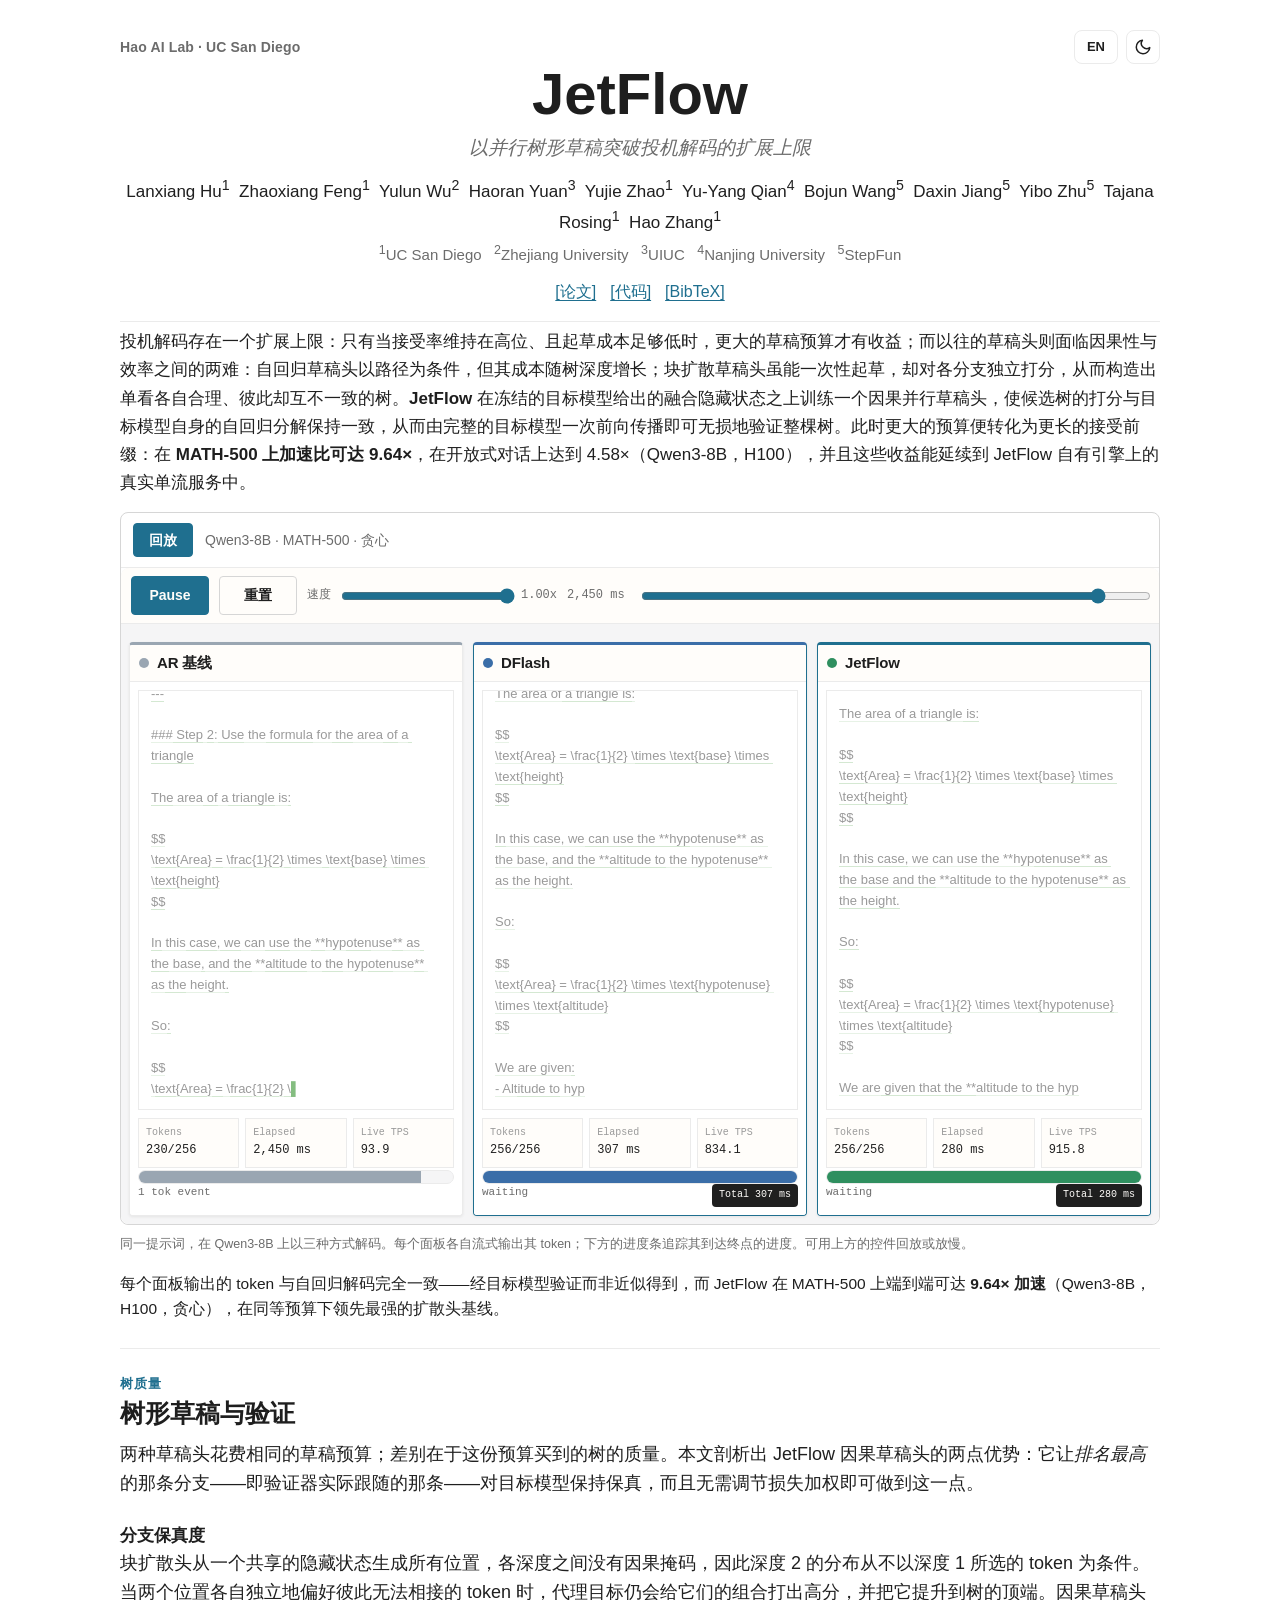
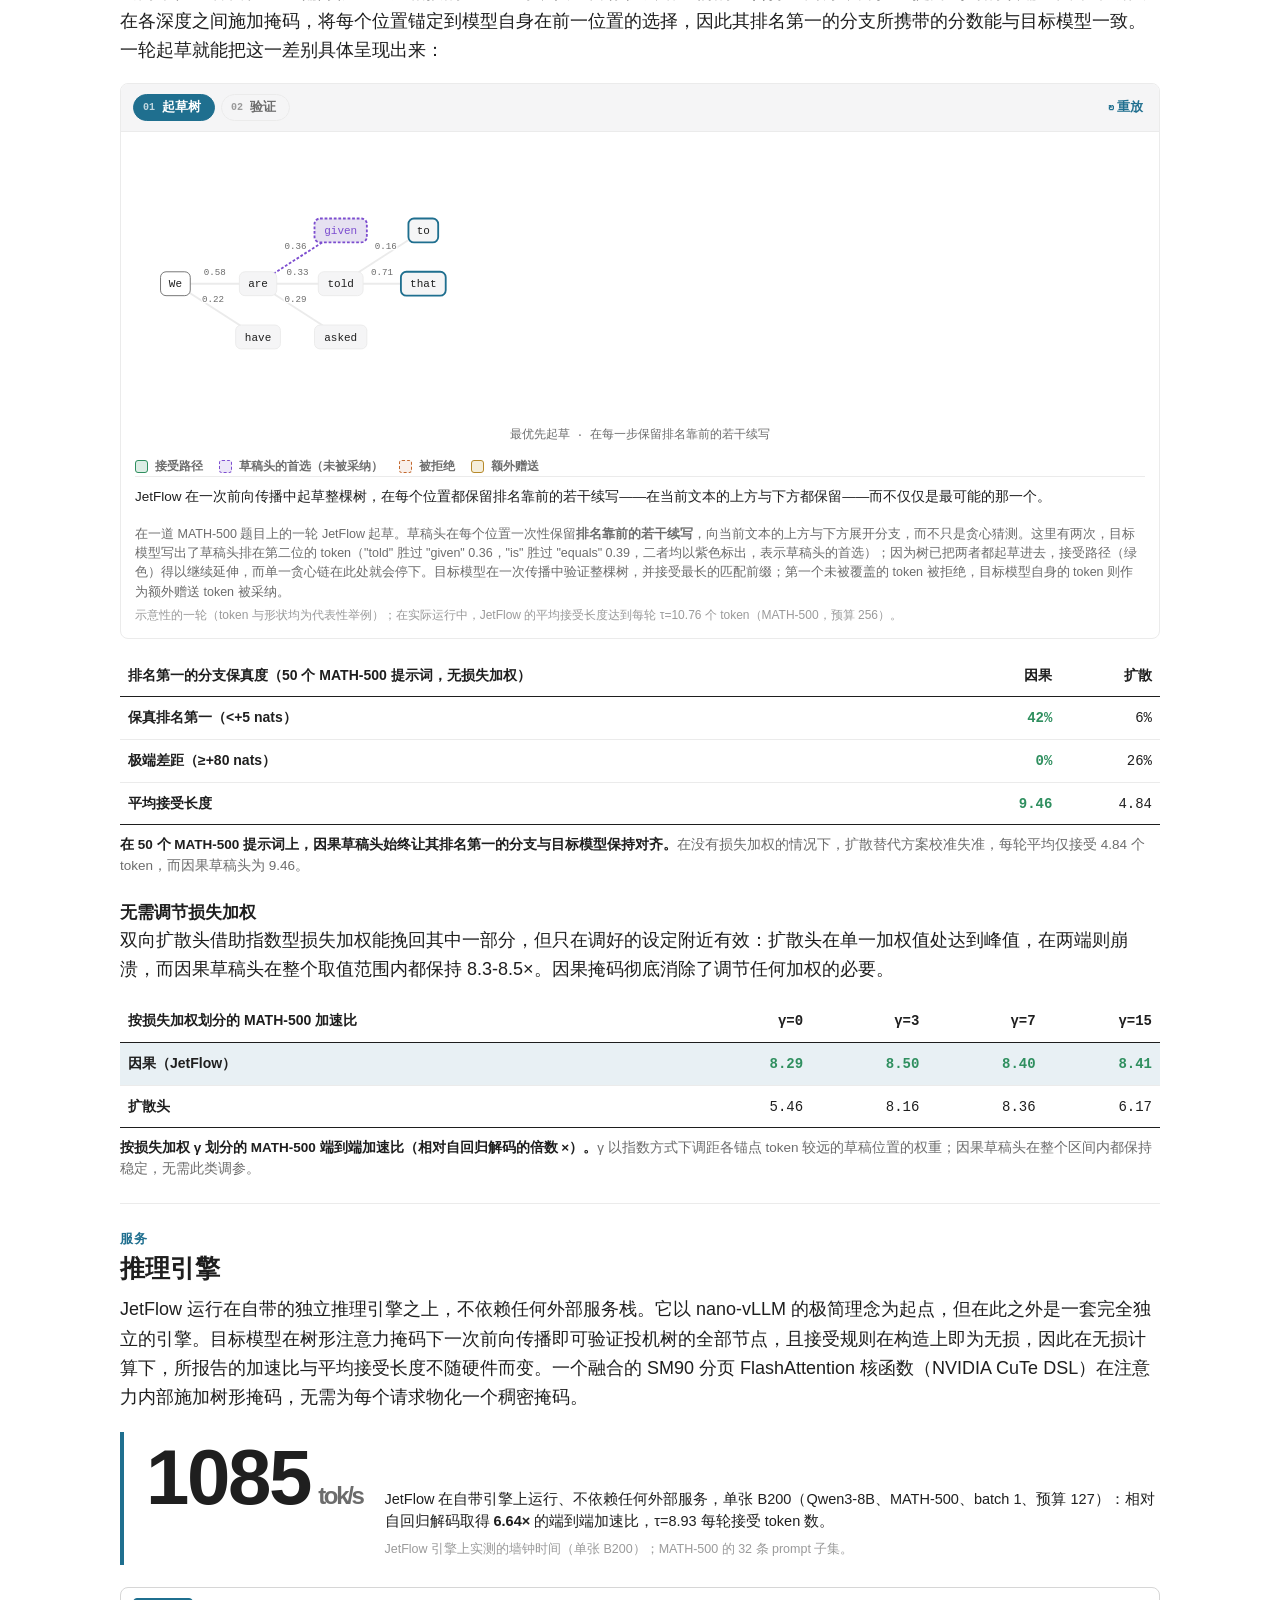
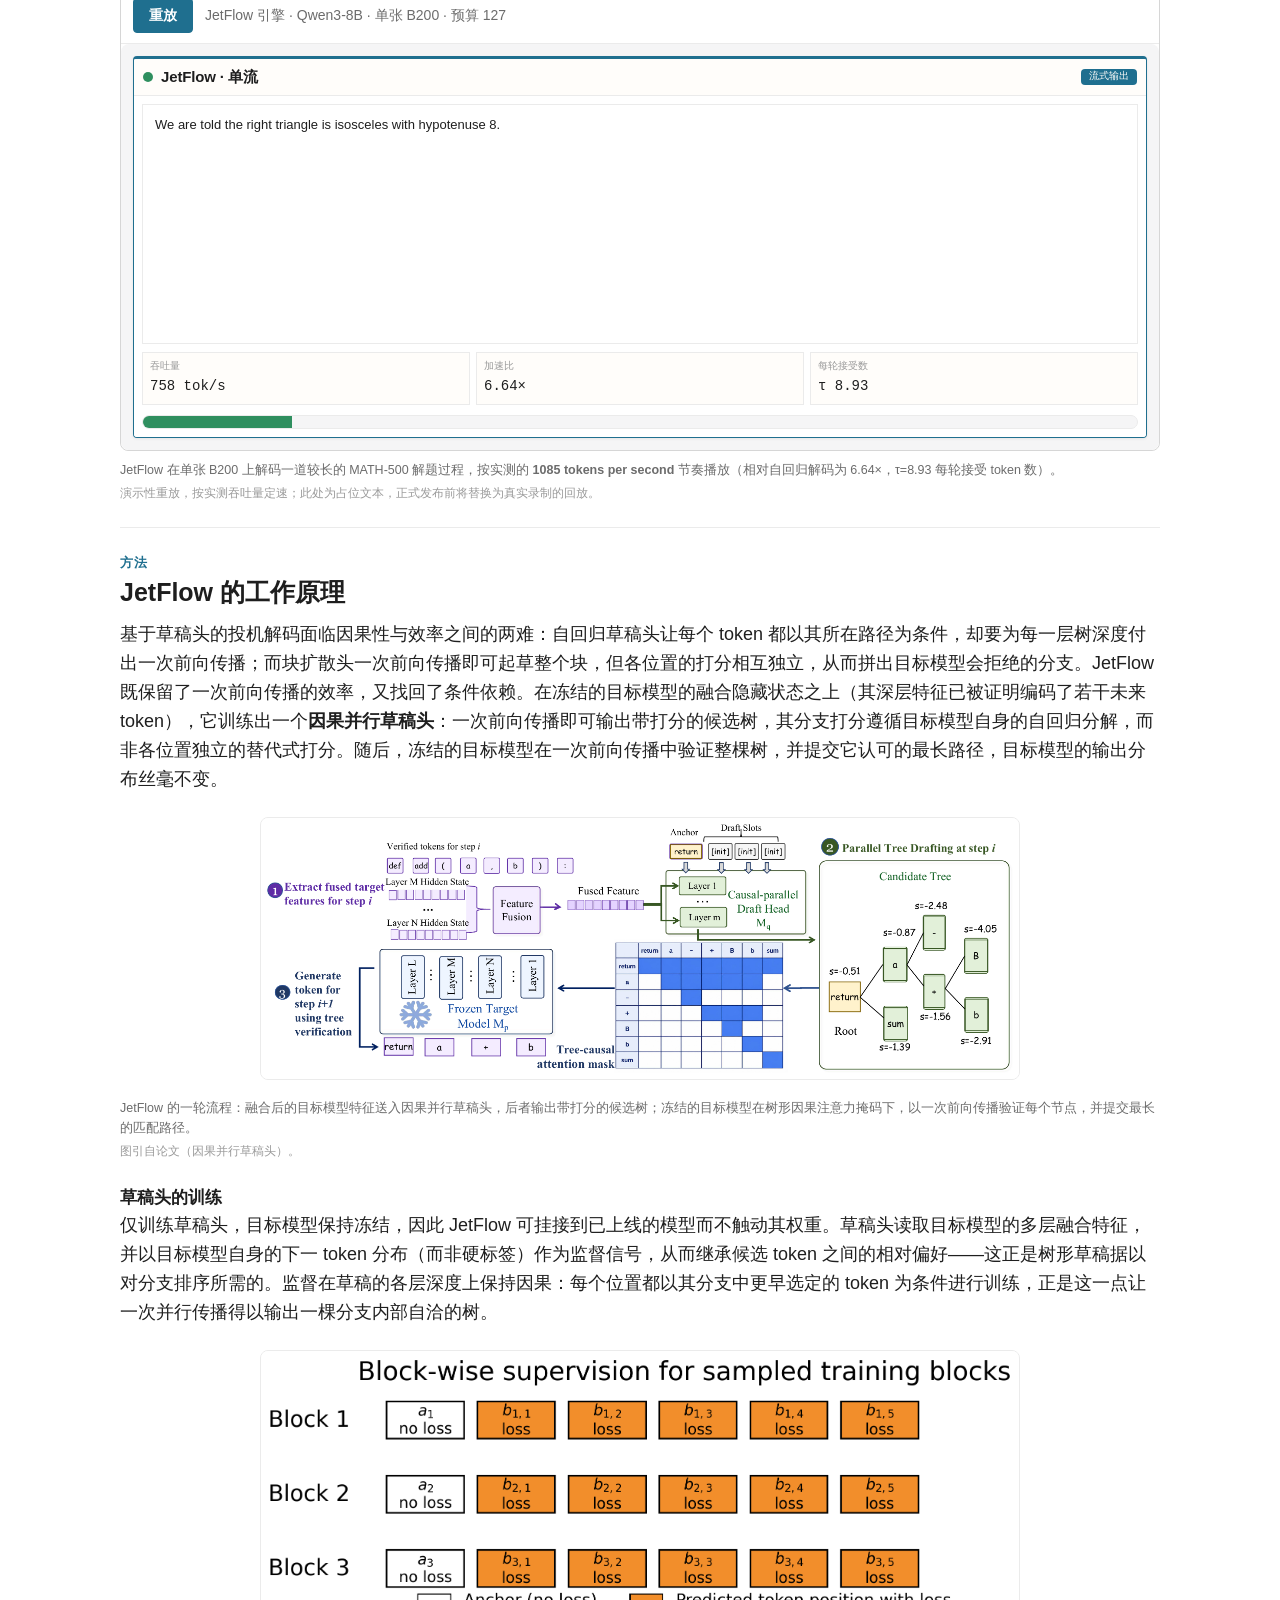
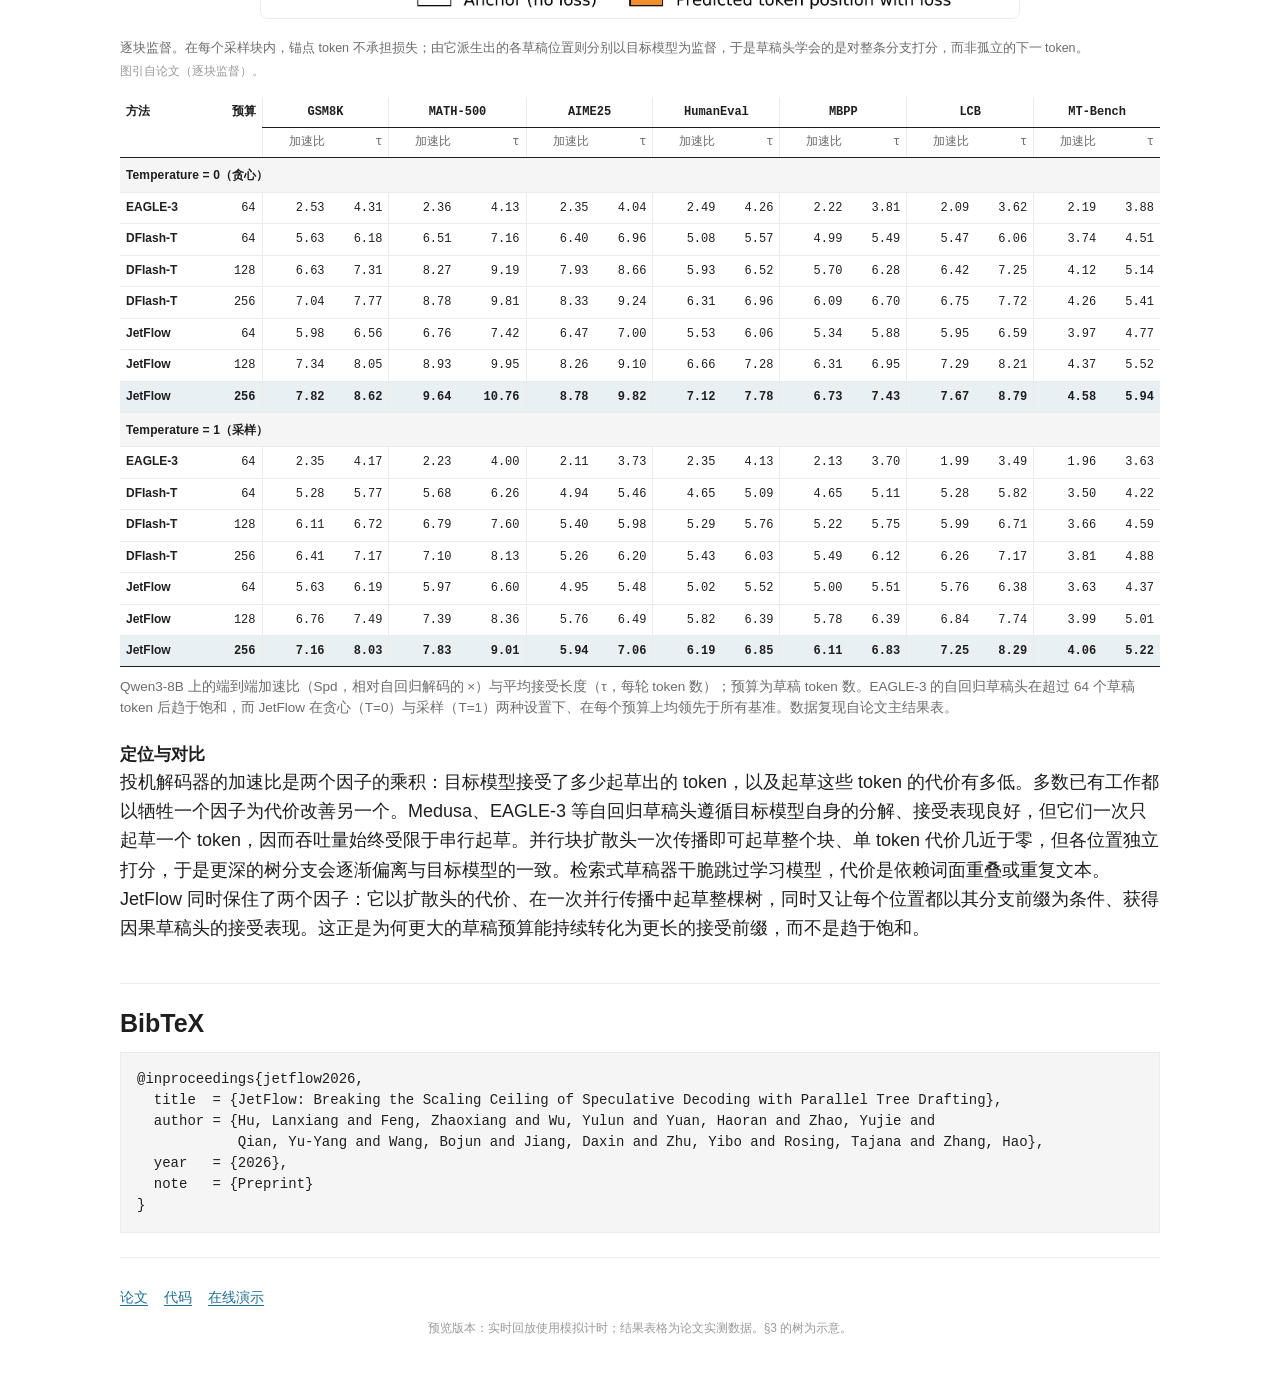
==== index.zh.html @ 4bd43993 "Update JetFlow preview" ====
<!doctype html>
<html lang="zh-CN">
<head>
  <meta charset="utf-8">
  <meta name="viewport" content="width=device-width, initial-scale=1">
  <meta name="color-scheme" content="light dark">
  <title>JetFlow：并行树形草稿</title>
  <meta name="description" content="JetFlow：以并行树形草稿突破投机解码的扩展上限。论文中的实时解码回放与实验结果。">
  <link rel="stylesheet" href="site.css">
  <script>window.JF_LANG="zh";window.JF_TREE_ZH={"copy": {"draft": "JetFlow 在一次前向传播中起草整棵树，在每个位置都保留排名靠前的若干续写——在当前文本的上方与下方都保留——而不仅仅是最可能的那一个。", "verify": "目标模型在一次前向传播中验证整棵树，保留最长的匹配前缀（含两个非贪心选择），并把自己的下一个 token 作为额外赠送 token 补上。"}, "readout": {"draft": "最优先起草 · 在每一步保留排名靠前的若干续写", "verify": "接受 10 + 1 个赠送 token · 2 个非贪心选择（\"told\"、\"is\"）胜过草稿头的首选而被采纳"}};</script>
</head>
<body>
  <script>
    (function () {
      // default to light (white); only honour an explicit user toggle
      if (localStorage.getItem("jf-theme") === "dark") document.body.classList.add("dark");
    })();
  </script>

  <main class="page" id="top">
    <div class="topbar">
      <a class="brand" href="https://haoailab.com/" title="Hao AI Lab @ UCSD">Hao AI Lab · UC San Diego</a>
      <div class="topbar-tools">
        <a id="lang-toggle" class="lang-toggle" href="index.html" aria-label="Switch to English">EN</a>
        <button id="theme-toggle" class="theme-toggle" type="button" aria-label="Toggle light/dark">
        <svg id="moon" xmlns="http://www.w3.org/2000/svg" viewBox="0 0 24 24" fill="none" stroke="currentColor" stroke-width="2" stroke-linecap="round" stroke-linejoin="round"><path d="M21 12.79A9 9 0 1111.21 3 7 7 0 0021 12.79z"/></svg>
        <svg id="sun" xmlns="http://www.w3.org/2000/svg" viewBox="0 0 24 24" fill="none" stroke="currentColor" stroke-width="2" stroke-linecap="round" stroke-linejoin="round"><circle cx="12" cy="12" r="5"/><line x1="12" y1="1" x2="12" y2="3"/><line x1="12" y1="21" x2="12" y2="23"/><line x1="4.22" y1="4.22" x2="5.64" y2="5.64"/><line x1="18.36" y1="18.36" x2="19.78" y2="19.78"/><line x1="1" y1="12" x2="3" y2="12"/><line x1="21" y1="12" x2="23" y2="12"/><line x1="4.22" y1="19.78" x2="5.64" y2="18.36"/><line x1="18.36" y1="5.64" x2="19.78" y2="4.22"/></svg>
      </button>
      </div>
    </div>

    <header class="paper-header">
      <h1>JetFlow</h1>
      <p class="subtitle">以并行树形草稿突破投机解码的扩展上限</p>
      <p class="authors">
        Lanxiang Hu<sup>1</sup>&nbsp; Zhaoxiang Feng<sup>1</sup>&nbsp; Yulun Wu<sup>2</sup>&nbsp; Haoran Yuan<sup>3</sup>&nbsp; Yujie Zhao<sup>1</sup>&nbsp; Yu-Yang Qian<sup>4</sup>&nbsp; Bojun Wang<sup>5</sup>&nbsp; Daxin Jiang<sup>5</sup>&nbsp; Yibo Zhu<sup>5</sup>&nbsp; Tajana Rosing<sup>1</sup>&nbsp; Hao Zhang<sup>1</sup>
      </p>
      <p class="affiliations"><sup>1</sup>UC San Diego &nbsp; <sup>2</sup>Zhejiang University &nbsp; <sup>3</sup>UIUC &nbsp; <sup>4</sup>Nanjing University &nbsp; <sup>5</sup>StepFun</p>
      <nav class="resource-links" aria-label="Project resources">
        <a href="#">[论文]</a>
        <a href="https://github.com/snyhlxde1/parallel-tree-decoding">[代码]</a>
        <a href="#bibtex">[BibTeX]</a>
      </nav>
    </header>

    <p class="lead">
      投机解码存在一个扩展上限：只有当接受率维持在高位、且起草成本足够低时，更大的草稿预算才有收益；而以往的草稿头则面临因果性与效率之间的两难：自回归草稿头以路径为条件，但其成本随树深度增长；块扩散草稿头虽能一次性起草，却对各分支独立打分，从而构造出单看各自合理、彼此却互不一致的树。<strong>JetFlow</strong> 在冻结的目标模型给出的融合隐藏状态之上训练一个因果并行草稿头，使候选树的打分与目标模型自身的自回归分解保持一致，从而由完整的目标模型一次前向传播即可无损地验证整棵树。此时更大的预算便转化为更长的接受前缀：在 <strong>MATH-500 上加速比可达 9.64&times;</strong>，在开放式对话上达到 4.58&times;（Qwen3-8B，H100），并且这些收益能延续到 JetFlow 自有引擎上的真实单流服务中。
    </p>

    <!-- ===================== DEMO FIRST (autoplay) ===================== -->
    <section class="section demo-first" id="demo">
      <figure class="paper-figure player-figure" id="figure1">
        <div class="figure-frame">
          <div class="figure-toolbar">
            <button class="run-button" id="siteRunButton" type="button">回放</button>
            <span class="metric-line" data-race-caption></span>
            <span class="run-state" hidden><span data-run-state></span> <span data-clock-label></span></span>
          </div>
          <div class="player-shell" aria-label="Live decoding replay">
            <div class="app-shell">
              <header class="hero player-internal-hero" hidden>
                <div><p class="eyebrow">JetFlow replay</p><h1>Parallel tree decoding replay</h1></div>
                <div class="hero-stats" id="heroStats" aria-live="polite"></div>
              </header>
              <section class="controls" aria-label="Playback controls">
                <button id="playToggle" class="control-button" type="button" aria-label="Pause playback">暂停</button>
                <button id="resetButton" class="control-button secondary" type="button" aria-label="Reset playback">重置</button>
                <label class="speed-control" for="speedRange"><span>速度</span><input id="speedRange" type="range" min="0.1" max="1" step="0.05" value="1"><output id="speedValue" for="speedRange">1.00x</output></label>
                <label class="scrub-control" for="scrubRange"><span id="clockReadout">0 ms</span><input id="scrubRange" type="range" min="0" max="1" step="1" value="0"></label>
              </section>
              <div id="syntheticWatermark" class="watermark" hidden></div>
              <main class="player-main">
                <section class="player-lanes">
                  <div class="race-panel" aria-label="Race progress">
                    <div class="race-title"><span>Race bar</span><span id="raceSummary"></span></div>
                    <div id="raceBars" class="race-bars"></div>
                  </div>
                  <div id="laneGrid" class="lane-grid" aria-live="polite"></div>
                </section>
                <aside class="tree-panel" aria-label="JetFlow tree panel" hidden>
                  <div class="tree-panel-head"><div><p class="eyebrow">TreePanel</p><h2>Return Stroke</h2></div><span id="treeTimingBadge" class="timing-badge">waiting</span></div>
                  <div id="treePanel"></div>
                </aside>
              </main>
              <footer class="provenance" id="provenance"></footer>
            </div>
          </div>
        </div>
        <figcaption class="cap">
          同一提示词，在 Qwen3-8B 上以三种方式解码。每个面板各自流式输出其 token；下方的进度条追踪其到达终点的进度。可用上方的控件回放或放慢。
        </figcaption>
      </figure>
      <p class="run-hud" data-run-hud hidden></p>
      <p class="result-plate" data-result-plate hidden></p>

      <p class="demo-note">
        每个面板输出的 token 与自回归解码完全一致——经目标模型验证而非近似得到，而 JetFlow 在 MATH-500 上端到端可达 <strong>9.64&times; 加速</strong>（Qwen3-8B，H100，贪心），在同等预算下领先最强的扩散头基线。
      </p>
    </section>

    <!-- ===================== TREE QUALITY ===================== -->
    <section class="section sec" id="tree">
      <p class="sec-eyebrow">树质量</p>
      <h2>树形草稿与验证</h2>
      <p>
        两种草稿头花费相同的草稿预算；差别在于这份预算买到的树的质量。本文剖析出 JetFlow 因果草稿头的两点优势：它让<em>排名最高</em>的那条分支——即验证器实际跟随的那条——对目标模型保持保真，而且无需调节损失加权即可做到这一点。
      </p>

      <h3 class="subhead">分支保真度</h3>
      <p>
        块扩散头从一个共享的隐藏状态生成所有位置，各深度之间没有因果掩码，因此深度 2 的分布从不以深度 1 所选的 token 为条件。当两个位置各自独立地偏好彼此无法相接的 token 时，代理目标仍会给它们的组合打出高分，并把它提升到树的顶端。因果草稿头在各深度之间施加掩码，将每个位置锚定到模型自身在前一位置的选择，因此其排名第一的分支所携带的分数能与目标模型一致。一轮起草就能把这一差别具体呈现出来：
      </p>

      <figure class="treebuild" id="treewalk" data-stage="draft" data-head="jetflow">
        <div class="tb-toolbar">
          <div class="tb-stages" role="group" aria-label="Stages">
            <button class="tb-stage" type="button" data-go="draft"><span class="tb-si">01</span> 起草树</button>
            <button class="tb-stage" type="button" data-go="verify"><span class="tb-si">02</span> 验证</button>
          </div>
          <div class="tb-right">
            <button class="tb-replay" type="button" data-replay aria-label="Replay">↻ 重放</button>
          </div>
        </div>
        <div class="tb-frame">
          <div class="tb-canvas"></div>
          <div class="tb-readout" data-tb-readout></div>
        </div>
        <ul class="tb-legend" aria-label="Tree colour key">
          <li><i class="sw sw-acc"></i>接受路径</li>
          <li><i class="sw sw-dtop"></i>草稿头的首选（未被采纳）</li>
          <li><i class="sw sw-rej"></i>被拒绝</li>
          <li><i class="sw sw-bon"></i>额外赠送</li>
        </ul>
        <p class="tb-copy" data-tb-copy aria-live="polite"></p>
        <figcaption class="cap">
          在一道 MATH-500 题目上的一轮 JetFlow 起草。草稿头在每个位置一次性保留<strong>排名靠前的若干续写</strong>，向当前文本的上方与下方展开分支，而不只是贪心猜测。这里有两次，目标模型写出了草稿头排在第二位的 token（"told" 胜过 "given" 0.36，"is" 胜过 "equals" 0.39，二者均以紫色标出，表示草稿头的首选）；因为树已把两者都起草进去，接受路径（绿色）得以继续延伸，而单一贪心链在此处就会停下。目标模型在一次传播中验证整棵树，并接受最长的匹配前缀；第一个未被覆盖的 token 被拒绝，目标模型自身的 token 则作为额外赠送 token 被采纳。<span class="src">示意性的一轮（token 与形状均为代表性举例）；在实际运行中，JetFlow 的平均接受长度达到每轮 τ=10.76 个 token（MATH-500，预算 256）。</span>
        </figcaption>
      </figure>

      <table class="dtable">
        <thead><tr><th>排名第一的分支保真度（50 个 MATH-500 提示词，无损失加权）</th><th class="num">因果</th><th class="num">扩散</th></tr></thead>
        <tbody>
          <tr><th>保真排名第一（&lt;+5 nats）</th><td class="num win">42%</td><td class="num">6%</td></tr>
          <tr><th>极端差距（≥+80 nats）</th><td class="num win">0%</td><td class="num">26%</td></tr>
          <tr><th>平均接受长度</th><td class="num win">9.46</td><td class="num">4.84</td></tr>
        </tbody>
        <caption><b>在 50 个 MATH-500 提示词上，因果草稿头始终让其排名第一的分支与目标模型保持对齐。</b>在没有损失加权的情况下，扩散替代方案校准失准，每轮平均仅接受 4.84 个 token，而因果草稿头为 9.46。</caption>
      </table>

      <h3 class="subhead">无需调节损失加权</h3>
      <p>
        双向扩散头借助指数型损失加权能挽回其中一部分，但只在调好的设定附近有效：扩散头在单一加权值处达到峰值，在两端则崩溃，而因果草稿头在整个取值范围内都保持 8.3-8.5×。因果掩码彻底消除了调节任何加权的必要。
      </p>

      <table class="dtable">
        <thead><tr><th>按损失加权划分的 MATH-500 加速比</th><th class="num">γ=0</th><th class="num">γ=3</th><th class="num">γ=7</th><th class="num">γ=15</th></tr></thead>
        <tbody>
          <tr class="hl"><th>因果（JetFlow）</th><td class="num win">8.29</td><td class="num win">8.50</td><td class="num win">8.40</td><td class="num win">8.41</td></tr>
          <tr><th>扩散头</th><td class="num">5.46</td><td class="num">8.16</td><td class="num">8.36</td><td class="num">6.17</td></tr>
        </tbody>
        <caption><b>按损失加权 γ 划分的 MATH-500 端到端加速比（相对自回归解码的倍数 ×）。</b>γ 以指数方式下调距各锚点 token 较远的草稿位置的权重；因果草稿头在整个区间内都保持稳定，无需此类调参。</caption>
      </table>
    </section>

    <!-- ===================== THE ENGINE ===================== -->
    <section class="section sec" id="engine">
      <p class="sec-eyebrow">服务</p>
      <h2>推理引擎</h2>
      <p>
        JetFlow 运行在自带的独立推理引擎之上，不依赖任何外部服务栈。它以 nano-vLLM 的极简理念为起点，但在此之外是一套完全独立的引擎。目标模型在树形注意力掩码下一次前向传播即可验证投机树的全部节点，且接受规则在构造上即为无损，因此在无损计算下，所报告的加速比与平均接受长度不随硬件而变。一个融合的 SM90 分页 FlashAttention 核函数（NVIDIA CuTe DSL）在注意力内部施加树形掩码，无需为每个请求物化一个稠密掩码。
      </p>

      <div class="hero-tps">
        <div class="ht-num">1085<span class="ht-unit">tok/s</span></div>
        <p class="ht-cap">
          JetFlow 在自带引擎上运行、不依赖任何外部服务，单张 B200（Qwen3-8B、MATH-500、batch 1、预算 127）：相对自回归解码取得 <strong>6.64&times;</strong> 的端到端加速比，τ=8.93 每轮接受 token 数。
          <span class="ht-note">JetFlow 引擎上实测的墙钟时间（单张 B200）；MATH-500 的 32 条 prompt 子集。</span>
        </p>
      </div>

      <figure class="paper-figure engine-demo-figure" id="engineDemo">
        <div class="figure-frame">
          <div class="figure-toolbar">
            <button class="run-button" id="engineRunButton" type="button">重放</button>
            <span class="metric-line">JetFlow 引擎 · Qwen3-8B · 单张 B200 · 预算 127</span>
          </div>
          <div class="player-shell">
            <div class="ed-stage">
              <div class="lane-card leader ed-card">
                <div class="terminal-chrome">
                  <span class="lane-title">JetFlow · 单流</span>
                  <span class="ed-badge" data-ed-state>空闲</span>
                </div>
                <div class="terminal-body">
                  <pre class="stream-text ed-stream" data-ed-stream></pre>
                  <div class="metric-grid ed-metrics">
                    <div class="metric"><span>吞吐量</span><strong data-ed-tps>0 tok/s</strong></div>
                    <div class="metric"><span>加速比</span><strong>6.64&times;</strong></div>
                    <div class="metric"><span>每轮接受数</span><strong>&tau; 8.93</strong></div>
                  </div>
                  <div class="progress-track ed-track"><div class="progress-fill" data-ed-fill></div></div>
                </div>
              </div>
            </div>
          </div>
        </div>
        <figcaption class="cap">
          JetFlow 在单张 B200 上解码一道较长的 MATH-500 解题过程，按实测的 <strong>1085 tokens per second</strong> 节奏播放（相对自回归解码为 6.64&times;，τ=8.93 每轮接受 token 数）。<span class="src">演示性重放，按实测吞吐量定速；此处为占位文本，正式发布前将替换为真实录制的回放。</span>
        </figcaption>
      </figure>
    </section>

    <!-- ===================== HOW IT WORKS ===================== -->
    <section class="section sec" id="approach">
      <p class="sec-eyebrow">方法</p>
      <h2>JetFlow 的工作原理</h2>
      <p>
        基于草稿头的投机解码面临因果性与效率之间的两难：自回归草稿头让每个 token 都以其所在路径为条件，却要为每一层树深度付出一次前向传播；而块扩散头一次前向传播即可起草整个块，但各位置的打分相互独立，从而拼出目标模型会拒绝的分支。JetFlow 既保留了一次前向传播的效率，又找回了条件依赖。在冻结的目标模型的融合隐藏状态之上（其深层特征已被证明编码了若干未来 token），它训练出一个<strong>因果并行草稿头</strong>：一次前向传播即可输出带打分的候选树，其分支打分遵循目标模型自身的自回归分解，而非各位置独立的替代式打分。随后，冻结的目标模型在一次前向传播中验证整棵树，并提交它认可的最长路径，目标模型的输出分布丝毫不变。
      </p>

      <figure class="fig paperfig">
        <img src="figures/arch_causal_head.png" alt="JetFlow architecture: feature fusion, causal-parallel draft head producing a scored candidate tree, and frozen target verification under a tree-causal attention mask.">
        <figcaption class="cap">
          JetFlow 的一轮流程：融合后的目标模型特征送入因果并行草稿头，后者输出带打分的候选树；冻结的目标模型在树形因果注意力掩码下，以一次前向传播验证每个节点，并提交最长的匹配路径。<span class="src">图引自论文（因果并行草稿头）。</span>
        </figcaption>
      </figure>

      <h3 class="subhead">草稿头的训练</h3>
      <p>
        仅训练草稿头，目标模型保持冻结，因此 JetFlow 可挂接到已上线的模型而不触动其权重。草稿头读取目标模型的多层融合特征，并以目标模型自身的下一 token 分布（而非硬标签）作为监督信号，从而继承候选 token 之间的相对偏好——这正是树形草稿据以对分支排序所需的。监督在草稿的各层深度上保持因果：每个位置都以其分支中更早选定的 token 为条件进行训练，正是这一点让一次并行传播得以输出一棵分支内部自洽的树。
      </p>

      <figure class="fig paperfig">
        <img src="figures/training_supervision.png" alt="Block-wise training supervision: within each sampled block the anchor token carries no loss while the predicted draft positions are each supervised against the target.">
        <figcaption class="cap">
          逐块监督。在每个采样块内，锚点 token 不承担损失；由它派生出的各草稿位置则分别以目标模型为监督，于是草稿头学会的是对整条分支打分，而非孤立的下一 token。<span class="src">图引自论文（逐块监督）。</span>
        </figcaption>
      </figure>

      <div class="table-scroll">
      <table class="dtable wide">
        <thead>
          <tr><th rowspan="2">方法</th><th class="num" rowspan="2">预算</th><th class="num grp-col" colspan="2">GSM8K</th><th class="num grp-col" colspan="2">MATH-500</th><th class="num grp-col" colspan="2">AIME25</th><th class="num grp-col" colspan="2">HumanEval</th><th class="num grp-col" colspan="2">MBPP</th><th class="num grp-col" colspan="2">LCB</th><th class="num grp-col" colspan="2">MT-Bench</th></tr>
          <tr><th class="num sub">加速比</th><th class="num sub">τ</th><th class="num sub">加速比</th><th class="num sub">τ</th><th class="num sub">加速比</th><th class="num sub">τ</th><th class="num sub">加速比</th><th class="num sub">τ</th><th class="num sub">加速比</th><th class="num sub">τ</th><th class="num sub">加速比</th><th class="num sub">τ</th><th class="num sub">加速比</th><th class="num sub">τ</th></tr>
        </thead>
        <tbody>
          <tr class="grp"><th colspan="16">Temperature = 0（贪心）</th></tr>
          <tr><th>EAGLE-3</th><td class="num">64</td><td class="num">2.53</td><td class="num">4.31</td><td class="num">2.36</td><td class="num">4.13</td><td class="num">2.35</td><td class="num">4.04</td><td class="num">2.49</td><td class="num">4.26</td><td class="num">2.22</td><td class="num">3.81</td><td class="num">2.09</td><td class="num">3.62</td><td class="num">2.19</td><td class="num">3.88</td></tr>
          <tr><th>DFlash-T</th><td class="num">64</td><td class="num">5.63</td><td class="num">6.18</td><td class="num">6.51</td><td class="num">7.16</td><td class="num">6.40</td><td class="num">6.96</td><td class="num">5.08</td><td class="num">5.57</td><td class="num">4.99</td><td class="num">5.49</td><td class="num">5.47</td><td class="num">6.06</td><td class="num">3.74</td><td class="num">4.51</td></tr>
          <tr><th>DFlash-T</th><td class="num">128</td><td class="num">6.63</td><td class="num">7.31</td><td class="num">8.27</td><td class="num">9.19</td><td class="num">7.93</td><td class="num">8.66</td><td class="num">5.93</td><td class="num">6.52</td><td class="num">5.70</td><td class="num">6.28</td><td class="num">6.42</td><td class="num">7.25</td><td class="num">4.12</td><td class="num">5.14</td></tr>
          <tr><th>DFlash-T</th><td class="num">256</td><td class="num">7.04</td><td class="num">7.77</td><td class="num">8.78</td><td class="num">9.81</td><td class="num">8.33</td><td class="num">9.24</td><td class="num">6.31</td><td class="num">6.96</td><td class="num">6.09</td><td class="num">6.70</td><td class="num">6.75</td><td class="num">7.72</td><td class="num">4.26</td><td class="num">5.41</td></tr>
          <tr><th>JetFlow</th><td class="num">64</td><td class="num">5.98</td><td class="num">6.56</td><td class="num">6.76</td><td class="num">7.42</td><td class="num">6.47</td><td class="num">7.00</td><td class="num">5.53</td><td class="num">6.06</td><td class="num">5.34</td><td class="num">5.88</td><td class="num">5.95</td><td class="num">6.59</td><td class="num">3.97</td><td class="num">4.77</td></tr>
          <tr><th>JetFlow</th><td class="num">128</td><td class="num">7.34</td><td class="num">8.05</td><td class="num">8.93</td><td class="num">9.95</td><td class="num">8.26</td><td class="num">9.10</td><td class="num">6.66</td><td class="num">7.28</td><td class="num">6.31</td><td class="num">6.95</td><td class="num">7.29</td><td class="num">8.21</td><td class="num">4.37</td><td class="num">5.52</td></tr>
          <tr class="hl"><th>JetFlow</th><td class="num">256</td><td class="num">7.82</td><td class="num">8.62</td><td class="num">9.64</td><td class="num">10.76</td><td class="num">8.78</td><td class="num">9.82</td><td class="num">7.12</td><td class="num">7.78</td><td class="num">6.73</td><td class="num">7.43</td><td class="num">7.67</td><td class="num">8.79</td><td class="num">4.58</td><td class="num">5.94</td></tr>
          <tr class="grp"><th colspan="16">Temperature = 1（采样）</th></tr>
          <tr><th>EAGLE-3</th><td class="num">64</td><td class="num">2.35</td><td class="num">4.17</td><td class="num">2.23</td><td class="num">4.00</td><td class="num">2.11</td><td class="num">3.73</td><td class="num">2.35</td><td class="num">4.13</td><td class="num">2.13</td><td class="num">3.70</td><td class="num">1.99</td><td class="num">3.49</td><td class="num">1.96</td><td class="num">3.63</td></tr>
          <tr><th>DFlash-T</th><td class="num">64</td><td class="num">5.28</td><td class="num">5.77</td><td class="num">5.68</td><td class="num">6.26</td><td class="num">4.94</td><td class="num">5.46</td><td class="num">4.65</td><td class="num">5.09</td><td class="num">4.65</td><td class="num">5.11</td><td class="num">5.28</td><td class="num">5.82</td><td class="num">3.50</td><td class="num">4.22</td></tr>
          <tr><th>DFlash-T</th><td class="num">128</td><td class="num">6.11</td><td class="num">6.72</td><td class="num">6.79</td><td class="num">7.60</td><td class="num">5.40</td><td class="num">5.98</td><td class="num">5.29</td><td class="num">5.76</td><td class="num">5.22</td><td class="num">5.75</td><td class="num">5.99</td><td class="num">6.71</td><td class="num">3.66</td><td class="num">4.59</td></tr>
          <tr><th>DFlash-T</th><td class="num">256</td><td class="num">6.41</td><td class="num">7.17</td><td class="num">7.10</td><td class="num">8.13</td><td class="num">5.26</td><td class="num">6.20</td><td class="num">5.43</td><td class="num">6.03</td><td class="num">5.49</td><td class="num">6.12</td><td class="num">6.26</td><td class="num">7.17</td><td class="num">3.81</td><td class="num">4.88</td></tr>
          <tr><th>JetFlow</th><td class="num">64</td><td class="num">5.63</td><td class="num">6.19</td><td class="num">5.97</td><td class="num">6.60</td><td class="num">4.95</td><td class="num">5.48</td><td class="num">5.02</td><td class="num">5.52</td><td class="num">5.00</td><td class="num">5.51</td><td class="num">5.76</td><td class="num">6.38</td><td class="num">3.63</td><td class="num">4.37</td></tr>
          <tr><th>JetFlow</th><td class="num">128</td><td class="num">6.76</td><td class="num">7.49</td><td class="num">7.39</td><td class="num">8.36</td><td class="num">5.76</td><td class="num">6.49</td><td class="num">5.82</td><td class="num">6.39</td><td class="num">5.78</td><td class="num">6.39</td><td class="num">6.84</td><td class="num">7.74</td><td class="num">3.99</td><td class="num">5.01</td></tr>
          <tr class="hl"><th>JetFlow</th><td class="num">256</td><td class="num">7.16</td><td class="num">8.03</td><td class="num">7.83</td><td class="num">9.01</td><td class="num">5.94</td><td class="num">7.06</td><td class="num">6.19</td><td class="num">6.85</td><td class="num">6.11</td><td class="num">6.83</td><td class="num">7.25</td><td class="num">8.29</td><td class="num">4.06</td><td class="num">5.22</td></tr>
        </tbody>
        <caption>Qwen3-8B 上的端到端加速比（Spd，相对自回归解码的 &times;）与平均接受长度（τ，每轮 token 数）；预算为草稿 token 数。EAGLE-3 的自回归草稿头在超过 64 个草稿 token 后趋于饱和，而 JetFlow 在贪心（T=0）与采样（T=1）两种设置下、在每个预算上均领先于所有基准。数据复现自论文主结果表。</caption>
      </table>
      </div>

      <h3 class="subhead">定位与对比</h3>
      <p>
        投机解码器的加速比是两个因子的乘积：目标模型接受了多少起草出的 token，以及起草这些 token 的代价有多低。多数已有工作都以牺牲一个因子为代价改善另一个。Medusa、EAGLE-3 等自回归草稿头遵循目标模型自身的分解、接受表现良好，但它们一次只起草一个 token，因而吞吐量始终受限于串行起草。并行块扩散头一次传播即可起草整个块、单 token 代价几近于零，但各位置独立打分，于是更深的树分支会逐渐偏离与目标模型的一致。检索式草稿器干脆跳过学习模型，代价是依赖词面重叠或重复文本。JetFlow 同时保住了两个因子：它以扩散头的代价、在一次并行传播中起草整棵树，同时又让每个位置都以其分支前缀为条件、获得因果草稿头的接受表现。这正是为何更大的草稿预算能持续转化为更长的接受前缀，而不是趋于饱和。
      </p>
    </section>

    <!-- ===================== BIBTEX ===================== -->
    <section class="section bib-section" id="bibtex">
      <h2>BibTeX</h2>
      <pre><code>@inproceedings{jetflow2026,
  title  = {JetFlow: Breaking the Scaling Ceiling of Speculative Decoding with Parallel Tree Drafting},
  author = {Hu, Lanxiang and Feng, Zhaoxiang and Wu, Yulun and Yuan, Haoran and Zhao, Yujie and
            Qian, Yu-Yang and Wang, Bojun and Jiang, Daxin and Zhu, Yibo and Rosing, Tajana and Zhang, Hao},
  year   = {2026},
  note   = {Preprint}
}</code></pre>
    </section>

    <footer class="footer">
      <a href="#">论文</a>
      <a href="https://github.com/snyhlxde1/parallel-tree-decoding">代码</a>
      <a href="#demo">在线演示</a>
    </footer>
      <p class="preview-note" style="text-align:center; font:12px/1.6 var(--sans); color:var(--faint); margin:10px 0 0;">预览版本：实时回放使用模拟计时；结果表格为论文实测数据。§3 的树为示意。</p>

  </main>

  <script>
    window.PTD_DEMO_AUTOSTART = true;   /* demo autoplays on load */
    window.PTD_DEMO_LANES = window.PTD_DEMO_LANES || [];
  </script>
  <script src="lane_ar_hf.js"></script>
  <script src="lane_vllm_ar.js"></script>
  <script src="lane_dflash.js"></script>
  <script src="lane_ptd.js"></script>
  <script>
    window.PTD_DEMO_LANES_ALL = (window.PTD_DEMO_LANES || []).slice();
    window.PTD_DEMO_LANES = window.PTD_DEMO_LANES_ALL.filter(function (lane) { return lane.lane.method !== "vLLM"; });
  </script>
  <script src="tree-panel.js"></script>
  <script src="player.js"></script>
  <script src="site.js"></script>

  <script>
    /* pin each terminal to its latest tokens + clean lane labels (PTD→JetFlow, no SYNTHETIC) */
    (function () {
      var grid = document.getElementById("laneGrid");
      if (!grid) return;
      var pin = function () {
        grid.querySelectorAll("[data-stream]").forEach(function (s) { s.scrollTop = s.scrollHeight; });
      };
      new MutationObserver(pin).observe(grid, { subtree: true, childList: true, characterData: true });
      setInterval(pin, 200);
      var TITLES = { AR: "AR 基线", DFlash: "DFlash", PTD: "JetFlow" };
      setTimeout(function () {
        grid.querySelectorAll(".lane-title").forEach(function (el) {
          var m = el.textContent.split(" - ")[0].trim();
          if (TITLES[m]) el.textContent = TITLES[m];
        });
        var cap = document.querySelector("[data-race-caption]");
        if (cap) cap.textContent = "Qwen3-8B · MATH-500 · 贪心";
      }, 80);
    })();
  </script>

  <script>
    (function () {
      var btn = document.getElementById("theme-toggle");
      if (!btn) return;
      btn.addEventListener("click", function () {
        document.body.classList.toggle("dark");
        localStorage.setItem("jf-theme", document.body.classList.contains("dark") ? "dark" : "light");
      });
    })();
  </script>

  <script src="treewalk.js"></script>

  <script>
    /* §4 engine single-column replay: stream a longer solution paced to the
       measured 1085 tok/s (illustrative; placeholder text, real tape later). */
    (function () {
      var fig = document.getElementById("engineDemo");
      if (!fig) return;
      var streamEl = fig.querySelector("[data-ed-stream]");
      var tpsEl = fig.querySelector("[data-ed-tps]");
      var fillEl = fig.querySelector("[data-ed-fill]");
      var stateEl = fig.querySelector("[data-ed-state]");
      var btn = document.getElementById("engineRunButton");
      var TEXT =
        "We are told the right triangle is isosceles with hypotenuse 8. Let each leg be x. " +
        "By the Pythagorean theorem, x^2 + x^2 = 8^2, so 2x^2 = 64 and x^2 = 32, giving x = 4√2. " +
        "The area of a right triangle is half the product of its legs, so the area is " +
        "(1/2)(4√2)(4√2) = (1/2)(32) = 16. Checking: 4√2 ≈ 5.657, and 5.657^2 ≈ 32, " +
        "so 2(32) = 64 = 8^2 as required. Hence the area is 16 square units and the perimeter is 8 + 8√2.";
      var reduce = window.matchMedia("(prefers-reduced-motion: reduce)");
      var DUR = 7000, raf = null, t0 = null;
      function frame(ts) {
        if (t0 === null) t0 = ts;
        var p = Math.min(1, (ts - t0) / DUR);
        streamEl.textContent = TEXT.slice(0, Math.round(p * TEXT.length));
        streamEl.scrollTop = streamEl.scrollHeight;
        fillEl.style.width = (p * 100).toFixed(1) + "%";
        tpsEl.textContent = Math.round(700 + 385 * p) + " tok/s";
        if (p < 1) { raf = window.requestAnimationFrame(frame); }
        else { tpsEl.textContent = "1085 tok/s"; stateEl.textContent = "1085 tok/s"; }
      }
      function run() {
        if (raf) window.cancelAnimationFrame(raf);
        t0 = null; stateEl.textContent = "流式输出";
        if (reduce.matches) {
          streamEl.textContent = TEXT; fillEl.style.width = "100%";
          tpsEl.textContent = "1085 tok/s"; stateEl.textContent = "1085 tok/s"; return;
        }
        raf = window.requestAnimationFrame(frame);
      }
      if (btn) btn.addEventListener("click", run);
      if ("IntersectionObserver" in window) {
        var seen = false;
        var io = new IntersectionObserver(function (es) {
          es.forEach(function (e) { if (e.isIntersecting && !seen) { seen = true; run(); } });
        }, { threshold: 0.35 });
        io.observe(fig);
      } else { run(); }
    })();
  </script>
</body>
</html>
---- site.css ----
:root {
  /* Hao AI Lab foundation (Hugo PaperMod, "adapted by Lanxiang Hu / Hao Zhang").
     LIGHT palette; dark via body.dark (appended block). Pure white, system
     fonts, 860px centered, light/dark toggle. */
  --paper: #ffffff;        /* page background (PaperMod --theme, pure white) */
  --paper-soft: #f5f5f6;   /* sunken tracks / wells */
  --card: #ffffff;         /* raised panels (PaperMod --entry) */
  --ink: #1f1f1f;          /* body text (PaperMod --content) */
  --primary: #1e1e1e;      /* headings (PaperMod --primary) */
  --muted: #6c6c6c;        /* PaperMod --secondary */
  --faint: #9a9a9a;
  --rule: #ebebeb;         /* PaperMod --border */
  --rule-strong: #d6d6d6;  /* PaperMod --tertiary */
  --accent: #1f6f8f;       /* one restrained teal accent (links / active tabs) */
  --accent-soft: rgba(31, 111, 143, 0.10);
  --ember: #c2682e;        /* the single "best" marker accent */
  --dtop: #7c4dcf;         /* drafter's top pick the target passes over (non-greedy) */
  --data-slate: #3b6ea8;   /* chart series: the rival (DFlash) */
  --data-green: #2f8f5f;   /* chart series: ours (JetFlow) */
  --data-orange: #c98739;
  --scope: #0c1420;
  --scope-2: #111d2d;
  --scope-line: #2b3a4d;
  --scope-text: #ebe7dd;
  --scope-muted: #aaa49a;
  --scope-good: #84bd80;
  --scope-warn: #d7aa5d;
  --scope-bad: #d47a72;
  /* PaperMod is all system-sans; --serif aliases the same stack (no web fonts) */
  --sans: -apple-system, BlinkMacSystemFont, "Segoe UI", Roboto, Oxygen, Ubuntu, Cantarell, "Open Sans", "Helvetica Neue", sans-serif;
  --serif: -apple-system, BlinkMacSystemFont, "Segoe UI", Roboto, Oxygen, Ubuntu, Cantarell, "Open Sans", "Helvetica Neue", sans-serif;
  --mono: ui-monospace, "SF Mono", Menlo, Monaco, "Cascadia Code", "Roboto Mono", monospace;
  --maxw: 1040px;     /* ONE width shared by the demo, text, and tables */
  --measure: 1040px;  /* text shares the demo width (no breakout) */
}

* {
  box-sizing: border-box;
}

html {
  min-height: 100%;
  scroll-behavior: smooth;
}

body {
  min-height: 100%;
  margin: 0;
  background: var(--paper);
  color: var(--ink);
  font-family: var(--serif);
  font-size: 18px;
  line-height: 1.62;
  -webkit-font-smoothing: antialiased;
}

button,
input {
  font: inherit;
}

button {
  cursor: pointer;
}

a {
  color: var(--accent);
  text-decoration-thickness: 1px;
  text-underline-offset: 3px;
}

a:hover {
  color: var(--ink);
}

:focus-visible {
  outline: 2px solid var(--accent);
  outline-offset: 3px;
}

[hidden] {
  display: none !important;
}

.page {
  width: min(var(--maxw), calc(100vw - 32px));
  margin: 0 auto;
  padding: 18px 0 72px;
}

.paper-header {
  text-align: center;
  padding: 0 0 16px;
  border-bottom: 1px solid var(--rule);
}

h1,
h2,
h3,
p,
figure {
  margin-top: 0;
}

h1 {
  max-width: none;
  margin: 0 auto 8px;
  font-size: clamp(38px, 5vw, 58px);
  font-weight: 600;
  line-height: 1.05;
  letter-spacing: 0;
}

h2 {
  margin-bottom: 12px;
  font-size: 25px;
  font-weight: 600;
  line-height: 1.22;
}

h3 {
  margin-bottom: 7px;
  font-size: 18px;
  font-weight: 600;
  line-height: 1.28;
}

p {
  margin-bottom: 16px;
}

.subtitle {
  margin-bottom: 10px;
  color: var(--muted);
  font-size: 19px;
}

.authors,
.affiliations,
.resource-links,
.footer {
  font-family: var(--sans);
}

.authors {
  margin-bottom: 4px;
  font-size: 17px;
}

.affiliations {
  margin-bottom: 12px;
  color: var(--muted);
  font-size: 15px;
}

.resource-links {
  display: flex;
  flex-wrap: wrap;
  justify-content: center;
  gap: 8px 14px;
  font-size: 16px;
}

.abstract,
.section,
.figure-section {
  padding: 24px 0;
  border-bottom: 1px solid var(--rule);
}

.abstract {
  padding: 20px 0;
}

.abstract h2 {
  margin-bottom: 8px;
}

.abstract p {
  margin-bottom: 0;
  font-size: 17px;
  line-height: 1.52;
}

.paper-figure {
  margin: 12px 0 0;
}

/* Figure-led candidate: Figure 1 breaks out of the text column so the live
   player, especially the tree panel, carries the page. */
.paper-figure.player-figure {
  width: min(1380px, calc(100vw - 34px));
  margin-left: calc((min(1380px, 100vw - 34px) - 100%) / -2);
  margin-right: calc((min(1380px, 100vw - 34px) - 100%) / -2);
}

.figure-frame {
  border: 1px solid var(--rule-strong);
  background: #fffdfa;
}

.figure-toolbar {
  display: grid;
  grid-template-columns: auto auto minmax(0, 1fr);
  gap: 12px;
  align-items: center;
  padding: 10px 12px;
  border-bottom: 1px solid var(--rule);
  color: var(--muted);
  font-family: var(--sans);
  font-size: 14px;
}

.run-button,
.control-button {
  min-height: 34px;
  border: 1px solid var(--accent);
  border-radius: 4px;
  background: var(--accent);
  color: #fff;
  font-family: var(--sans);
  font-size: 14px;
  font-weight: 600;
}

.run-button {
  padding: 5px 15px;
}

.run-state,
.metric-line {
  min-width: 0;
}

.metric-line {
  overflow: hidden;
  text-overflow: ellipsis;
  white-space: nowrap;
}

.paper-figure figcaption {
  max-width: 980px;
  margin: 12px auto 0;
  color: var(--muted);
  font-size: 17px;
  font-style: italic;
  line-height: 1.48;
}

.run-hud,
.result-plate {
  margin: 12px 0 0;
  padding: 9px 11px;
  border-left: 3px solid var(--accent);
  background: var(--accent-soft);
  color: var(--ink);
  font-family: var(--mono);
  font-size: 13px;
}

.steps {
  display: grid;
  grid-template-columns: repeat(3, minmax(0, 1fr));
  gap: 26px;
}

.steps article {
  min-width: 0;
}

.steps p,
.measurement-notes p {
  color: var(--muted);
  font-size: 16px;
}

.tree-figure {
  border: 1px solid var(--rule);
  padding: 12px;
  background: #fffdfa;
}

.tree-breakout-panel {
  min-height: 210px;
}

.results-table {
  width: 100%;
  margin-top: 18px;
  border-collapse: collapse;
  font-family: var(--serif);
  font-size: 16px;
}

.results-table caption {
  caption-side: top;
  padding-bottom: 9px;
  color: var(--muted);
  font-size: 15px;
  text-align: left;
}

.results-table th,
.results-table td {
  padding: 9px 8px;
  border-top: 1px solid var(--rule);
  border-right: 0;
  border-left: 0;
  vertical-align: top;
  text-align: left;
}

.results-table thead th {
  border-top: 1.5px solid var(--ink);
  border-bottom: 1px solid var(--ink);
  font-weight: 600;
}

.results-table tbody tr:last-child th,
.results-table tbody tr:last-child td {
  border-bottom: 1.5px solid var(--ink);
}

.results-table .num,
.results-table td:nth-child(3),
.results-table td:nth-child(4),
.results-table td:nth-child(5) {
  font-family: var(--mono);
  font-size: 14px;
}

.measurement-notes {
  margin-top: 24px;
}

.measurement-notes h3 {
  margin-bottom: 8px;
}

pre {
  overflow-x: auto;
  margin: 14px 0 0;
  padding: 16px;
  border: 1px solid var(--rule);
  background: var(--paper-soft);
  color: var(--ink);
  font-family: var(--mono);
  font-size: 14px;
  line-height: 1.5;
}

.footer {
  display: flex;
  flex-wrap: wrap;
  gap: 10px 16px;
  padding-top: 28px;
  color: var(--muted);
  font-size: 14px;
}

.player-shell {
  width: 100%;
  overflow: hidden;
  background: radial-gradient(120% 95% at 50% 0%, var(--scope-2), var(--scope) 72%);
  color: var(--scope-text);
  mix-blend-mode: normal;
}

.player-shell .app-shell {
  width: 100%;
  margin: 0;
  padding: 0;
}

.player-internal-hero {
  display: none;
}

.player-shell .controls {
  display: grid;
  grid-template-columns: auto auto minmax(170px, 250px) minmax(210px, 1fr);
  gap: 10px;
  align-items: center;
  padding: 12px;
  border-bottom: 1px solid var(--scope-line);
  background: #101a29;
}

.control-button {
  min-width: 78px;
  padding: 7px 12px;
}

.control-button.secondary {
  border-color: var(--scope-line);
  background: transparent;
  color: var(--scope-text);
}

.speed-control,
.scrub-control {
  display: grid;
  align-items: center;
  gap: 8px;
  color: var(--scope-muted);
  font-family: var(--mono);
  font-size: 12px;
}

.speed-control {
  grid-template-columns: auto 1fr auto;
}

.scrub-control {
  grid-template-columns: minmax(64px, auto) 1fr;
}

input[type="range"] {
  width: 100%;
  accent-color: var(--accent);
}

.watermark {
  margin: 12px;
  padding: 10px 14px;
  border: 1px solid rgba(215, 170, 93, 0.55);
  background: rgba(215, 170, 93, 0.12);
  color: var(--scope-warn);
  font-family: var(--mono);
  font-size: 13px;
  font-weight: 600;
  text-align: center;
}

.player-main {
  display: grid;
  grid-template-columns: minmax(0, 1fr) minmax(430px, 520px);
  gap: 12px;
  align-items: start;
  padding: 12px;
}

.lane-grid {
  display: grid;
  grid-template-columns: repeat(3, minmax(0, 1fr));
  gap: 10px;
  margin-top: 10px;
}

@media (max-width: 1080px) {
  .lane-grid {
    grid-template-columns: repeat(2, minmax(0, 1fr));
  }

  .player-main {
    grid-template-columns: 1fr;
  }
}

.lane-card {
  min-width: 0;
  overflow: hidden;
  border: 1px solid var(--rule);
  border-radius: 4px;
  background: #ffffff;
}

.lane-card.leader {
  border-color: rgba(132, 189, 128, 0.85);
}

.terminal-chrome {
  display: grid;
  grid-template-columns: auto 1fr auto;
  gap: 8px;
  align-items: center;
  min-height: 34px;
  padding: 7px 9px;
  border-bottom: 1px solid var(--rule);
  background: #fffdfa;
}

.traffic {
  display: flex;
  gap: 5px;
}

.traffic span {
  width: 8px;
  height: 8px;
  border-radius: 50%;
  background: var(--scope-bad);
}

.traffic span:nth-child(2) {
  background: var(--scope-warn);
}

.traffic span:nth-child(3) {
  background: #2f7a3d;
}

.lane-title {
  min-width: 0;
  overflow: hidden;
  color: var(--ink);
  font-family: var(--mono);
  font-size: 11px;
  text-overflow: ellipsis;
  white-space: nowrap;
}

.stat-pill,
.timing-badge,
.finish-badge {
  display: inline-flex;
  min-height: 23px;
  align-items: center;
  padding: 3px 7px;
  border: 1px solid var(--rule);
  border-radius: 4px;
  background: #fffdfa;
  color: var(--muted);
  font-family: var(--mono);
  font-size: 10px;
  white-space: nowrap;
}

.timing-badge.real {
  color: #2f7a3d;
  border-color: rgba(132, 189, 128, 0.55);
}

.timing-badge.synthetic {
  color: var(--scope-warn);
}

.timing-badge.invalid {
  color: var(--scope-bad);
}

.terminal-body {
  display: grid;
  gap: 10px;
  padding: 10px;
}

.stream-text {
  min-height: 128px;
  max-height: 184px;
  margin: 0;
  padding: 10px;
  border: 1px solid var(--rule);
  background: #ffffff;
  color: var(--ink);
  font-family: var(--mono);
  font-size: 12px;
  line-height: 1.5;
  white-space: pre-wrap;
}

.stream-burst {
  border-bottom: 1px solid rgba(132, 189, 128, 0.24);
}

.stream-burst.is-linked {
  background: rgba(132, 189, 128, 0.12);
}

.cursor::after {
  color: var(--scope-good);
  content: "▌";
}

.metric-grid {
  display: grid;
  grid-template-columns: repeat(3, minmax(0, 1fr));
  gap: 8px;
}

.metric {
  min-width: 0;
  padding: 8px;
  border: 1px solid var(--rule);
  background: #fffdfa;
  font-family: var(--mono);
}

.metric span {
  display: block;
  color: var(--muted);
  font-size: 10px;
}

.metric strong {
  display: block;
  overflow-wrap: anywhere;
  color: var(--ink);
  font-size: 12px;
  font-weight: 500;
}

.progress-track {
  height: 9px;
  overflow: hidden;
  border: 1px solid var(--rule);
  background: #ffffff;
}

.progress-fill {
  width: 0;
  height: 100%;
  background: #2f7a3d;
}

.lane-foot {
  display: flex;
  justify-content: space-between;
  gap: 8px;
  color: var(--muted);
  font-family: var(--mono);
  font-size: 11px;
}

.race-panel {
  border: 1px solid var(--rule);
  background: #fffdfa;
}

.tree-panel {
  border: 1px solid var(--rule-strong);
  background: #08111e;
}

.race-title,
.tree-panel-head {
  display: flex;
  justify-content: space-between;
  gap: 10px;
  align-items: center;
  padding: 9px 10px;
  border-bottom: 1px solid var(--scope-line);
  color: var(--scope-muted);
  font-family: var(--mono);
  font-size: 11px;
}

.race-title {
  border-bottom: 1px solid var(--rule);
  color: var(--muted);
}

.race-bars {
  display: grid;
  gap: 8px;
  padding: 10px;
}

.race-row {
  display: grid;
  grid-template-columns: 64px 1fr 40px;
  gap: 8px;
  align-items: center;
  color: var(--muted);
  font-family: var(--mono);
  font-size: 11px;
}

.tree-panel h2,
.tree-panel .eyebrow {
  margin: 0;
  color: var(--scope-text);
  font-family: var(--mono);
  font-size: 11px;
}

#treePanel {
  min-height: 360px;
}

.provenance {
  padding: 10px 12px 12px;
  border-top: 1px solid var(--scope-line);
  color: var(--scope-muted);
  font-family: var(--mono);
  font-size: 11px;
}

@media (max-width: 820px) {
  body {
    font-size: 17px;
  }

  .page {
    width: min(100vw - 22px, 940px);
    padding-top: 34px;
  }

  .figure-toolbar,
  .player-shell .controls,
  .player-main,
  .steps,
  .metric-grid {
    grid-template-columns: 1fr;
  }

  .metric-line {
    white-space: normal;
  }

  .results-table {
    display: block;
    overflow-x: auto;
    white-space: nowrap;
  }
}

/* ---- Light document-card skin for the race (DDTree-anatomy reference) ----
   The lane cards read as white documents on the academic page; only the
   Return Stroke tree canvas stays a dark instrument inset. */
.player-shell {
  background: var(--paper-soft);
  color: var(--ink);
}

.player-shell .controls {
  background: #fffdfa;
  border-bottom: 1px solid var(--rule);
}

.player-shell .controls .control-button {
  background: var(--accent);
  border: 1px solid var(--accent);
  color: #fffdfa;
}

.player-shell .controls .control-button.secondary {
  background: transparent;
  border-color: var(--rule-strong);
  color: var(--ink);
}

.player-shell .speed-control,
.player-shell .scrub-control {
  color: var(--muted);
}

.player-shell .race-bar-panel,
.player-shell .race-bars,
.player-shell .race-row {
  background: transparent;
  color: var(--muted);
}

.player-shell .lane-card {
  background: #ffffff;
  border: 1px solid var(--rule);
  border-radius: 4px;
  box-shadow: 0 1px 3px rgba(36, 33, 29, 0.08);
  color: var(--ink);
}

.player-shell .lane-card.leader {
  border-color: var(--accent);
}

.player-shell .terminal-chrome {
  background: #fffdfa;
  border-bottom: 1px solid var(--rule);
  color: var(--ink);
}

.player-shell .terminal-chrome .traffic {
  display: none; /* macOS-terminal affordance; wrong register for document cards */
}

.player-shell .lane-title {
  color: var(--ink);
  font-family: var(--sans);
  font-weight: 600;
}

.player-shell .timing-badge {
  background: var(--accent);
  color: #fffdfa;
  border: none;
}

.player-shell .timing-badge.synthetic {
  border: 1px solid rgba(126, 83, 0, 0.35);
  background: #fff2cf;
  color: #6b4700;
}

.player-shell .terminal-body {
  background: #ffffff;
}

.player-shell .stream-text {
  color: var(--ink);
  font-family: var(--sans);
  font-size: 13px;
  line-height: 1.55;
}

.player-shell .metric-grid .metric span {
  color: var(--faint);
}

.player-shell .metric-grid .metric strong {
  color: var(--ink);
}

.player-shell .progress-track {
  background: var(--paper-soft);
  border: 1px solid var(--rule);
}

.player-shell .progress-fill {
  background: var(--accent);
}

.player-shell .lane-foot {
  color: var(--muted);
}

.player-shell .lane-foot .finish-badge {
  background: var(--ink);
  color: #fffdfa;
  border: none;
}

/* tree panel stays a dark instrument inset, framed like a sub-figure */
.player-shell .tree-panel,
.player-shell .tree-panel-frame {
  background: var(--scope);
  border: 1px solid var(--rule-strong);
  border-radius: 4px;
}

/* idle preview: the full recorded text shown dimmed before the first run */
.player-shell .stream-text.stream-preview {
  color: var(--faint);
}

/* ============================================================
   Production layout (c6): venue, numbered sections, paper
   tables, headline stat, engine cards. Built on the C3 skin.
   ============================================================ */

.venue {
  margin-bottom: 10px;
  color: var(--faint);
  font-family: var(--sans);
  font-size: 13px;
  font-weight: 600;
  letter-spacing: 0.08em;
  text-transform: uppercase;
}

.subtitle {
  font-style: italic;
}

/* Numbered section eyebrow + lede */
.sec-eyebrow {
  margin-bottom: 4px;
  color: var(--accent);
  font-family: var(--sans);
  font-size: 13px;
  font-weight: 600;
  letter-spacing: 0.06em;
  text-transform: uppercase;
}

.sec-lede {
  max-width: 760px;
  color: var(--muted);
  font-size: 17px;
  line-height: 1.55;
}

/* Restrained headline number — one line, accent serif, not an ad */
.headline-stat {
  display: flex;
  align-items: baseline;
  gap: 14px;
  margin: 22px 0 4px;
  padding: 14px 18px;
  border-left: 3px solid var(--accent);
  background: var(--accent-soft);
}

.headline-stat .hs-num {
  flex: none;
  color: var(--accent);
  font-size: 38px;
  font-weight: 600;
  line-height: 1;
  font-variant-numeric: tabular-nums;
}

.headline-stat .hs-text {
  color: var(--ink);
  font-size: 16px;
  line-height: 1.45;
}

/* Numeric table cells: tabular, right-aligned, mono */
.results-table th.num,
.results-table td.num {
  font-family: var(--mono);
  font-size: 14px;
  text-align: right;
  font-variant-numeric: tabular-nums;
  white-space: nowrap;
}

.results-table thead th.num {
  font-family: var(--sans);
}

/* secondary value inside a numeric cell (tau, speedup-in-parens) */
.results-table .sub {
  color: var(--faint);
  font-size: 12px;
}

/* the winning / default row gets a quiet emphasis */
.results-table tr.row-best th,
.results-table tr.row-best td {
  font-weight: 600;
  background: var(--accent-soft);
}

.table-note {
  max-width: 760px;
  margin-top: 10px;
  color: var(--muted);
  font-size: 14px;
  line-height: 1.5;
}

/* two paper tables side by side */
.two-up {
  display: grid;
  grid-template-columns: minmax(0, 1fr) minmax(0, 1fr);
  gap: 28px;
  align-items: start;
  margin-top: 22px;
}

.two-up .results-table {
  margin-top: 0;
}

/* worked-example callout */
.case-study {
  margin-top: 24px;
  padding: 16px 18px;
  border: 1px solid var(--rule);
  border-left: 3px solid var(--accent);
  background: var(--paper-soft);
}

.case-study h3 {
  margin-bottom: 8px;
}

.case-study p {
  margin-bottom: 0;
  color: var(--ink);
  font-size: 16px;
  line-height: 1.55;
}

.case-study code {
  padding: 1px 4px;
  background: var(--paper);
  border: 1px solid var(--rule);
  font-family: var(--mono);
  font-size: 13px;
}

/* engine design cards */
.engine-grid {
  display: grid;
  grid-template-columns: repeat(2, minmax(0, 1fr));
  gap: 16px;
  margin: 22px 0;
}

.engine-card {
  min-width: 0;
  padding: 16px;
  border: 1px solid var(--rule);
  background: #fffdfa;
}

.engine-card h3 {
  margin-bottom: 6px;
}

.engine-card p {
  margin-bottom: 0;
  color: var(--muted);
  font-size: 15px;
  line-height: 1.5;
}

@media (max-width: 820px) {
  .two-up,
  .engine-grid {
    grid-template-columns: 1fr;
  }

  .headline-stat {
    flex-direction: column;
    gap: 6px;
  }
}

/* ============================================================
   Theme E overrides + bar-chart components (loaded last → win)
   Sans body + serif headings (DDTree structure), warm cards,
   ink hero, and the tabbed/static horizontal bar charts that
   replace the dense booktabs tables.
   ============================================================ */

body { font-family: var(--sans); }
h1, h2, h3, .ttl, .sec-lede { font-family: var(--serif); }
.abstract p, .sec-lede, .case-study p { font-family: var(--sans); }

/* raised document cards pick up the lighter --card surface */
.figure-frame,
.engine-card,
.tree-figure { background: var(--card); }

.case-study { background: var(--card); }

/* hero number in ink, not accent (restraint) */
.headline-stat { background: transparent; }
.headline-stat .hs-num { color: var(--ink); font-family: var(--mono); }

/* ---- chart card shell ---- */
.chart-card {
  margin: 22px 0 4px;
  padding: 18px 20px 20px;
  border: 1px solid var(--rule);
  border-radius: 8px;
  background: var(--card);
}

.chart-card h4 {
  margin: 0 0 14px;
  font-family: var(--sans);
  font-size: 12.5px;
  font-weight: 600;
  letter-spacing: 0.06em;
  text-transform: uppercase;
  color: var(--muted);
}

.chart-note {
  max-width: 760px;
  margin: 14px 0 0;
  color: var(--muted);
  font-size: 13.5px;
  line-height: 1.5;
}

/* legend */
.chart-legend {
  display: flex;
  flex-wrap: wrap;
  gap: 6px 16px;
  margin: 12px 0 0;
  font-family: var(--sans);
  font-size: 12px;
  color: var(--muted);
}

.chart-legend span {
  display: inline-flex;
  align-items: center;
  gap: 6px;
}

.chart-legend i {
  width: 13px;
  height: 13px;
  border-radius: 3px;
  display: inline-block;
}

/* ---- tabs ---- */
.jf-tabs {
  display: flex;
  flex-wrap: wrap;
  gap: 6px;
  margin-bottom: 16px;
}

.jf-tab {
  font-family: var(--sans);
  font-size: 12.5px;
  padding: 4px 12px;
  border-radius: 999px;
  border: 1px solid var(--rule);
  color: var(--muted);
  background: transparent;
}

.jf-tab.on {
  background: var(--accent-soft);
  color: var(--accent);
  border-color: var(--accent);
  font-weight: 600;
}

/* ---- bars ---- */
.jf-bars { display: grid; gap: 9px; }

.jf-brow {
  display: grid;
  grid-template-columns: 122px minmax(0, 1fr);
  gap: 12px;
  align-items: center;
}

.jf-blab {
  font-family: var(--sans);
  font-size: 12.5px;
  color: var(--ink);
  text-align: right;
}

.jf-btrack {
  position: relative;
  height: 24px;
  background: rgba(29, 42, 54, 0.05);
  border-radius: 3px;
}

.jf-bfill {
  height: 100%;
  border-radius: 3px;
  min-width: 2px;
}

.jf-bar--win { background: var(--data-green); }
.jf-bar--rival { background: var(--data-slate); }
.jf-bar--base { background: #9aa6b2; }
.jf-bfill--best { box-shadow: inset 3px 0 0 0 var(--ember); }

.jf-bval {
  position: absolute;
  right: 8px;
  top: 50%;
  transform: translateY(-50%);
  font-family: var(--mono);
  font-size: 12.5px;
  font-variant-numeric: tabular-nums;
  font-weight: 600;
  color: #fff;
  white-space: nowrap;
}

.jf-bval--out {
  right: auto;
  margin-left: 8px;
  color: var(--ink);
}

/* ---- compact "vs" comparison table (the one legit small matrix) ---- */
.vs-table {
  width: 100%;
  margin-top: 18px;
  border-collapse: collapse;
  font-size: 15px;
}

.vs-table caption {
  caption-side: top;
  padding-bottom: 9px;
  color: var(--muted);
  font-size: 14px;
  text-align: left;
}

.vs-table th,
.vs-table td {
  padding: 9px 10px;
  border-top: 1px solid var(--rule);
  text-align: left;
}

.vs-table thead th {
  border-top: none;
  border-bottom: 1.5px solid var(--ink);
  font-family: var(--sans);
  font-weight: 600;
}

.vs-table td.num,
.vs-table th.num {
  font-family: var(--mono);
  font-variant-numeric: tabular-nums;
  text-align: right;
}

.vs-table tbody tr:last-child th,
.vs-table tbody tr:last-child td {
  border-bottom: 1.5px solid var(--ink);
}

.vs-table .col-win { color: var(--data-green); font-weight: 600; }

@media (max-width: 720px) {
  .jf-brow { grid-template-columns: 96px minmax(0, 1fr); }
  .jf-blab { font-size: 11.5px; }
}

/* ============================================================
   Hao-AI-Lab (PaperMod) foundation overrides — loaded last.
   Dark mode, theme toggle, in-column Figure 1 (no tree panel),
   consistent figure numbering, and a clearer headline number.
   ============================================================ */

/* ---- dark palette (body.dark, PaperMod) ---- */
body.dark {
  --paper: #1d1e20;
  --paper-soft: #26272b;
  --card: #26272b;
  --ink: #c4c4c5;
  --primary: #ffffff;
  --muted: #9b9c9d;
  --faint: #7c7e82;
  --rule: #333333;
  --rule-strong: #4a4b4f;
  --accent: #5bb0cf;
  --accent-soft: rgba(91, 176, 207, 0.16);
  --data-slate: #6f9fd8;
  --data-green: #5cc090;
  --dtop: #b49be8;
}

body { transition: background-color 0.2s ease, color 0.2s ease; }

/* headings use --primary (a hair stronger than body) */
h1, h2, h3 { color: var(--primary); }

/* ---- top bar with the light/dark toggle (PaperMod sun/moon) ---- */
.topbar {
  display: flex;
  align-items: center;
  justify-content: space-between;
  padding: 12px 0 0;
}

.topbar .brand {
  font-family: var(--sans);
  font-size: 14px;
  font-weight: 600;
  color: var(--muted);
  letter-spacing: 0.01em;
  text-decoration: none;
}

.theme-toggle {
  display: inline-flex;
  align-items: center;
  justify-content: center;
  width: 34px;
  height: 34px;
  border: 1px solid var(--rule);
  border-radius: var(--maxw, 8px);
  border-radius: 8px;
  background: var(--card);
  color: var(--ink);
  cursor: pointer;
}

.theme-toggle svg { width: 18px; height: 18px; }
.theme-toggle #sun { display: none; }
body.dark .theme-toggle #moon { display: none; }
body.dark .theme-toggle #sun { display: inline; }

/* language toggle (EN <-> 中文), sits beside the theme toggle */
.topbar-tools { display: flex; align-items: center; gap: 8px; }
.lang-toggle {
  display: inline-flex; align-items: center; justify-content: center;
  height: 34px; padding: 0 12px;
  border: 1px solid var(--rule); border-radius: 8px;
  background: var(--card); color: var(--ink);
  font-family: var(--sans); font-size: 13px; font-weight: 600;
  text-decoration: none; cursor: pointer;
}
.lang-toggle:hover { border-color: var(--accent); color: var(--accent); }

/* ---- clearer headline number ---- */
.headline-stat {
  background: transparent;
  border-left: 3px solid var(--accent);
  padding: 10px 0 10px 18px;
  align-items: baseline;
}
.headline-stat .hs-num {
  font-family: var(--sans);
  font-size: clamp(44px, 6vw, 60px);
  font-weight: 700;
  color: var(--ink);
  letter-spacing: -0.02em;
}
.headline-stat .hs-text { font-size: 15px; }

/* ---- Figure 1: stay in column, drop the tree panel (was too wide) ---- */
.paper-figure.player-figure {
  width: 100%;
  margin-left: 0;
  margin-right: 0;
}
.player-shell { border-radius: 8px; }
.figure-frame { border-radius: 8px; }
.player-main { grid-template-columns: 1fr; }
.tree-panel { display: none; }
.lane-grid { grid-template-columns: repeat(3, minmax(0, 1fr)); }
@media (max-width: 640px) { .lane-grid { grid-template-columns: 1fr; } }

/* the dark player needs a frame so it reads as a figure on white AND dark */
.figure-frame { border: 1px solid var(--rule-strong); }

/* ---- consistent figure presentation + numbering ---- */
.fig {
  margin: 22px 0 0;
  text-align: center;
}
.fig img {
  max-width: 100%;
  height: auto;
  border: 1px solid var(--rule);
  border-radius: 8px;
  background: #ffffff; /* paper figures are white-bg matplotlib/vector */
}
.fig figcaption,
.paper-figure figcaption {
  max-width: 720px;
  margin: 10px auto 0;
  color: var(--muted);
  font-size: 14px;
  font-style: normal;
  line-height: 1.5;
  text-align: left;
}
.fig figcaption b,
.paper-figure figcaption b,
.chart-cap b { color: var(--primary); }

.chart-card .chart-cap {
  margin: 14px 0 0;
  color: var(--muted);
  font-size: 14px;
  line-height: 1.5;
}

/* engine cards + case study pick up the card surface in both modes */
.engine-card { background: var(--card); }
.case-study { background: var(--paper-soft); }

/* section dividers a touch stronger for clear section division */
.section, .abstract, .figure-section { border-bottom: 1px solid var(--rule); }
.sec-eyebrow { color: var(--accent); }

/* ============================================================
   v2 reshape: demo-first, wider, per-lane bars, no synthetic
   label, tables over charts, descriptive (un-numbered) captions.
   ============================================================ */

/* prose stays at a readable measure inside the wider page */
.sec-lede,
.section p,
.abstract p,
.cap,
.chart-cap,
.fig figcaption,
.paper-figure figcaption,
.demo-note { max-width: var(--measure); }

/* the live demo sits first and large */
.demo-first { padding-top: 6px; border-bottom: 1px solid var(--rule); padding-bottom: 26px; }
.demo-first .paper-figure { margin-top: 8px; }

/* hide the top aggregate race panel — each lane carries its own bar now */
.race-panel { display: none !important; }

/* honesty label removed per direction (real tapes swap in before ship) */
#syntheticWatermark,
.watermark,
.timing-badge,
.provenance { display: none !important; }

/* bigger / taller lane boxes */
.lane-grid { gap: 14px; }
.player-shell .stream-text,
.stream-text {
  min-height: 200px;
  max-height: 300px;
  font-size: 13px;
  line-height: 1.6;
}
.player-shell .terminal-body { gap: 12px; padding: 12px; }
.lane-title { font-size: 12px; }

/* per-lane progress bar made prominent, sitting under each panel */
.player-shell .lane-card .progress-track,
.lane-card .progress-track {
  height: 14px;
  border-radius: 7px;
  margin-top: 2px;
}
.player-shell .lane-card .progress-fill,
.lane-card .progress-fill { background: var(--data-green); }
.lane-card.leader .progress-fill { background: var(--data-green); }
/* non-winner lanes get a calmer bar so JetFlow's reads as the lead */
.lane-card[data-lane-index="0"] .progress-fill { background: #9aa6b2; } /* AR */
.lane-card[data-lane-index="1"] .progress-fill { background: var(--data-slate); } /* DFlash */

/* condensed-abstract opener (no "Overview" label) */
.lead {
  margin: 6px 0 0;
  font-size: 17px;
  line-height: 1.66;
  color: var(--ink);
  max-width: var(--measure);
}
.lead strong { color: var(--primary); font-weight: 650; }

/* prominent, self-labelling panels: each carries its method name + lane colour */
.player-shell .lane-title {
  font-size: 15px;
  font-weight: 700;
  letter-spacing: -0.01em;
  display: flex;
  align-items: center;
  gap: 8px;
  color: var(--primary);
}
.player-shell .lane-title::before {
  content: "";
  width: 10px; height: 10px; border-radius: 50%;
  background: var(--data-green);            /* JetFlow default */
  flex: none;
}
.player-shell .lane-card[data-lane-index="0"] .lane-title::before { background: #9aa6b2; }        /* AR */
.player-shell .lane-card[data-lane-index="1"] .lane-title::before { background: var(--data-slate); } /* DFlash */
.player-shell .lane-card { border-top: 3px solid var(--data-green); }
.player-shell .lane-card[data-lane-index="0"] { border-top-color: #9aa6b2; }
.player-shell .lane-card[data-lane-index="1"] { border-top-color: var(--data-slate); }

/* the "what you're watching" note under the demo */
.demo-note {
  margin: 18px 0 0;
  color: var(--ink);
  font-size: 15.5px;
  line-height: 1.6;
}
.lane-key {
  display: grid;
  gap: 8px;
  margin: 14px 0 0;
  max-width: var(--measure);
}
.lane-key div { display: flex; gap: 10px; align-items: baseline; font-size: 14.5px; color: var(--ink); }
.lane-key b { min-width: 92px; color: var(--primary); }
.lane-key .sw { width: 11px; height: 11px; border-radius: 3px; flex: none; align-self: center; }

/* descriptive caption (DFlash-style), no "Figure N" */
.cap, .chart-cap, .fig figcaption, .paper-figure figcaption {
  font-size: 12.5px;
  color: var(--muted);
  line-height: 1.55;
}

/* clean, well-spaced data tables (not cramped booktabs) */
.dtable {
  width: 100%;
  max-width: 100%;
  margin: 16px 0 0;
  border-collapse: collapse;
  font-size: 14px;
}
.dtable caption { caption-side: bottom; padding-top: 10px; color: var(--muted); font-size: 13.5px; text-align: left; line-height: 1.5; }
.dtable th, .dtable td { padding: 9px 8px; border-bottom: 1px solid var(--rule); text-align: left; vertical-align: baseline; }
.dtable thead th { border-bottom: 1.5px solid var(--primary); color: var(--primary); font-weight: 600; white-space: normal; }
.dtable tbody th { font-weight: 600; }   /* row labels (Method names) wrap freely */
.dtable td.num, .dtable th.num { font-family: var(--mono); font-variant-numeric: tabular-nums; text-align: right; white-space: nowrap; }
.dtable tbody tr.hl td, .dtable tbody tr.hl th { background: var(--accent-soft); font-weight: 600; }
.dtable .win { color: var(--data-green); font-weight: 600; }
.dtable tbody tr:last-child td, .dtable tbody tr:last-child th { border-bottom: 1.5px solid var(--primary); }

/* wide main-results table: 16 columns, kept compact + horizontally scrollable
   so it never forces the page wider than the shared content width */
.table-scroll { overflow-x: auto; margin: 16px 0 0; }
.dtable.wide { font-size: 12px; margin-top: 0; min-width: 760px; }
.dtable.wide th, .dtable.wide td { padding: 5px 6px; }
.dtable.wide thead th { white-space: nowrap; }
.dtable.wide .grp-col { text-align: center; }
.dtable.wide th.sub { font-weight: 500; color: var(--muted); text-align: right; border-bottom: 1.5px solid var(--primary); }
/* light rule before each benchmark group (the Spd column of each pair) */
.dtable.wide thead tr:last-child th:nth-child(odd),
.dtable.wide tbody td:nth-child(odd) { border-left: 1px solid var(--rule); }
.dtable.wide .grp-col { border-left: 1px solid var(--rule); }
/* temperature section row */
.dtable.wide tr.grp th {
  background: var(--paper-soft);
  color: var(--primary);
  font-weight: 700;
  text-align: left;
  padding: 8px 6px 6px;
  letter-spacing: 0.01em;
  border-left: none;
}

/* subsection heads inside a section */
.subhead { margin: 26px 0 2px; font: 600 17px/1.3 var(--sans); color: var(--primary); }


/* ============================================================
   §3 "How JetFlow builds the tree" — fixed-frame animated
   tree-construction demo (best-first reveal + verify).
   ============================================================ */
.treebuild {
  margin: 18px 0 0;
  border: 1px solid var(--rule);
  border-radius: 8px;
  background: var(--card);
  overflow: hidden;
}
.tb-toolbar {
  display: flex; align-items: center; justify-content: space-between; gap: 12px; flex-wrap: wrap;
  padding: 10px 12px; border-bottom: 1px solid var(--rule); background: var(--paper-soft);
}
.tb-stages { display: flex; gap: 6px; }
.tb-stage {
  display: inline-flex; align-items: center; gap: 7px;
  font: 600 12.5px/1 var(--sans); color: var(--muted);
  background: transparent; border: 1px solid var(--rule); border-radius: 999px;
  padding: 6px 13px 6px 9px; cursor: pointer; transition: color .2s, background .2s, border-color .2s;
}
.tb-stage .tb-si { font: 700 10px/1 var(--mono); color: var(--faint); }
.tb-stage.active { color: #fff; background: var(--accent); border-color: var(--accent); }
.tb-stage.active .tb-si { color: rgba(255, 255, 255, 0.72); }
.tb-right { display: flex; align-items: center; gap: 14px; }
.tb-budget-ctl { display: inline-flex; align-items: center; gap: 7px; font: 600 12px/1 var(--sans); color: var(--muted); }
.tb-budget-ctl select { font: 600 12.5px/1 var(--sans); color: var(--primary); background: var(--card); border: 1px solid var(--rule); border-radius: 6px; padding: 5px 8px; cursor: pointer; }
.tb-replay { font: 600 12.5px/1 var(--sans); color: var(--accent); background: transparent; border: none; cursor: pointer; padding: 6px 4px; }
.tb-dot { stroke-width: 1; }

/* fixed-size canvas: the SVG keeps a fixed aspect, so nothing reflows by stage */
.tb-frame { padding: 14px 14px 8px; }
.tb-canvas { width: 100%; }
.tb-svg { display: block; width: 100%; height: auto; }
.tb-readout { margin-top: 6px; font: 11.5px/1.4 var(--mono); color: var(--muted); text-align: center; min-height: 1.4em; }

/* edges + prob labels + nodes are hidden until revealed (.on) */
.tb-e { stroke: var(--rule); stroke-width: 2; opacity: 0; transition: opacity .3s, stroke .35s, stroke-width .35s; }
.tb-e.on { opacity: 1; }
.tb-pl { font: 10px/1 var(--mono); fill: var(--muted); text-anchor: middle; opacity: 0; transition: opacity .3s; paint-order: stroke; stroke: var(--card); stroke-width: 3px; stroke-linejoin: round; }
.tb-pl.on { opacity: 1; }
.tb-n { opacity: 0; transition: opacity .3s; }
.tb-n.on { opacity: 1; }
.tb-chip { fill: var(--paper-soft); stroke: var(--rule); stroke-width: 1; transition: stroke .3s, fill .3s; }
.tb-tok { font: 12px/1 var(--mono); fill: var(--ink); text-anchor: middle; }
.tb-n--root .tb-chip { fill: var(--card); stroke: var(--muted); }
/* the bonus = the target's free correction token (gold, not an error colour) */
.tb-n--bonus .tb-chip { fill: color-mix(in srgb, #caa23a 18%, var(--paper-soft)); stroke: #b6892a; }
.tb-e.tb-bon { stroke-dasharray: 4 3; }
/* dtop = the drafter's top-ranked child the target passes over (the non-greedy
   advantage): bold violet, distinct from the ember reject and the green accept */
.tb-n--dtop .tb-chip { stroke: var(--dtop); stroke-width: 2; stroke-dasharray: 3 2; fill: color-mix(in srgb, var(--dtop) 12%, var(--paper-soft)); }
.tb-n--dtop .tb-tok { fill: var(--dtop); }
.tb-e.tb-dtop { stroke: var(--dtop); stroke-width: 2; stroke-dasharray: 3 2; }
.tb-e.tb-dtop.on { opacity: 1; }
/* the node currently being expanded gets a brief accent ring */
.tb-n.exp .tb-chip { stroke: var(--accent); stroke-width: 2; }

/* verify: the accepted prefix lights green */
#treewalk[data-stage="verify"] .tb-e.tb-acc { stroke: var(--data-green); stroke-width: 3; }
#treewalk[data-stage="verify"] .tb-n.tb-acc .tb-chip { stroke: var(--data-green); stroke-width: 1.6; fill: color-mix(in srgb, var(--data-green) 13%, var(--paper-soft)); }
/* verify: the first diverging draft is rejected; the bonus edge turns gold */
#treewalk[data-stage="verify"] .tb-n--reject .tb-chip { stroke: var(--ember); stroke-dasharray: 3 2.5; fill: color-mix(in srgb, var(--ember) 7%, var(--paper-soft)); }
#treewalk[data-stage="verify"] .tb-n--reject .tb-tok { fill: var(--muted); text-decoration: line-through; }
#treewalk[data-stage="verify"] .tb-e.tb-rej { stroke: var(--ember); stroke-dasharray: 3 2.5; }
#treewalk[data-stage="verify"] .tb-e.tb-bon { stroke: #b6892a; }

/* live copy */
.tb-copy { margin: 2px 14px 0; padding: 10px 0 12px; font: 13.5px/1.5 var(--sans); color: var(--ink); border-top: 1px solid var(--rule); min-height: 3.2em; }
/* the static caption sits below the live copy: separate them, and keep it off the card's bottom border */
.treebuild > figcaption.cap { margin: 5px 14px 13px; }

/* §4 hero TPS numeral (replaces the throughput table) — V2: left-rule callout */
.hero-tps {
  margin: 20px 0 0;
  display: flex; align-items: baseline; gap: 22px; flex-wrap: wrap;
  border-left: 4px solid var(--accent); padding: 6px 0 6px 22px;
}
.ht-num {
  font: 700 clamp(56px, 8vw, 78px)/1 var(--sans); color: var(--ink);
  letter-spacing: -0.03em; font-variant-numeric: tabular-nums; white-space: nowrap;
}
.ht-num .ht-unit { font-size: 24px; font-weight: 600; color: var(--muted); margin-left: 8px; }
.ht-cap { flex: 1 1 340px; margin: 0; font-size: 14.5px; line-height: 1.55; color: var(--ink); }
.ht-cap strong { color: var(--primary); }
.ht-note { display: block; margin-top: 7px; font-size: 12.5px; color: var(--faint); }

/* paper figures: smaller, framed, centered — clearly "from the paper" */
.fig.paperfig img { max-width: min(100%, 760px); }
/* source/provenance note: smallest + faint, consistently across every figure (incl. the tree) */
.cap .src, .fig .src { display: block; margin-top: 4px; font-size: 12px; color: var(--faint); }

/* ============================================================
   v3: demo breaks wider (less side margin), tighter panels,
   generation pinned to the bottom of each terminal.
   ============================================================ */

/* demo shares the one content width — no breakout (same width as the text) */
.demo-first .player-figure {
  width: 100%;
  margin-left: 0;
  margin-right: 0;
}

/* tighter internal margins — streams fill the panels, less wasted whitespace */
.player-shell .controls { padding: 8px 10px; }
.player-main { padding: 8px; }
.player-shell .terminal-body { gap: 8px; padding: 8px; }
.player-shell .terminal-chrome { padding: 6px 9px; min-height: 30px; }
.lane-grid { gap: 10px; }
.metric-grid { gap: 6px; }
.player-shell .metric { padding: 6px 7px; }

/* generation pinned to the bottom (terminal style); JS keeps it scrolled down.
   FIXED height (not a min/max range) so the box never resizes — the metrics +
   progress bar below stay put while tokens stream in. */
.player-shell .stream-text,
.stream-text {
  padding: 10px 12px;
  overflow: hidden;
  height: 420px;
  min-height: 420px;
  max-height: 420px;
}

/* ============================================================
   Lanxiang batch (T013): tree colour key + legible table
   annotations + the §4 single-column engine replay.
   ============================================================ */

/* colour key under the §3 tree (legible on a small viewport) */
.tb-legend {
  display: flex; flex-wrap: wrap; gap: 6px 16px;
  margin: 8px 14px 0; padding: 0; list-style: none;
  font: 600 11.5px/1.3 var(--sans); color: var(--muted);
}
.tb-legend li { display: inline-flex; align-items: center; gap: 7px; }
.tb-legend .sw { width: 13px; height: 13px; border-radius: 3px; flex: none; border: 1.5px solid var(--rule-strong); }
.tb-legend .sw-acc { border-color: var(--data-green); background: color-mix(in srgb, var(--data-green) 16%, transparent); }
.tb-legend .sw-dtop { border-color: var(--dtop); border-style: dashed; background: color-mix(in srgb, var(--dtop) 14%, transparent); }
.tb-legend .sw-rej { border-color: var(--ember); border-style: dashed; background: color-mix(in srgb, var(--ember) 10%, transparent); }
.tb-legend .sw-bon { border-color: #b6892a; background: color-mix(in srgb, #caa23a 18%, transparent); }

/* table-caption lead clause stands out by colour, same font size */
.dtable caption b { color: var(--primary); font-weight: 600; }

/* §4 engine single-column replay */
.engine-demo-figure { margin-top: 22px; }
.engine-demo-figure .ed-stage { padding: 12px; }
.engine-demo-figure .ed-card { border-top: 3px solid var(--data-green); }
.engine-demo-figure .ed-card .terminal-chrome { grid-template-columns: 1fr auto; }
.engine-demo-figure .ed-badge {
  display: inline-flex; align-items: center; padding: 3px 8px;
  border-radius: 4px; background: var(--accent); color: #fffdfa;
  font: 10px/1 var(--mono);
}
.engine-demo-figure .ed-stream { height: 240px; min-height: 240px; max-height: 240px; }
.engine-demo-figure .ed-metrics .metric strong { font-size: 14px; }
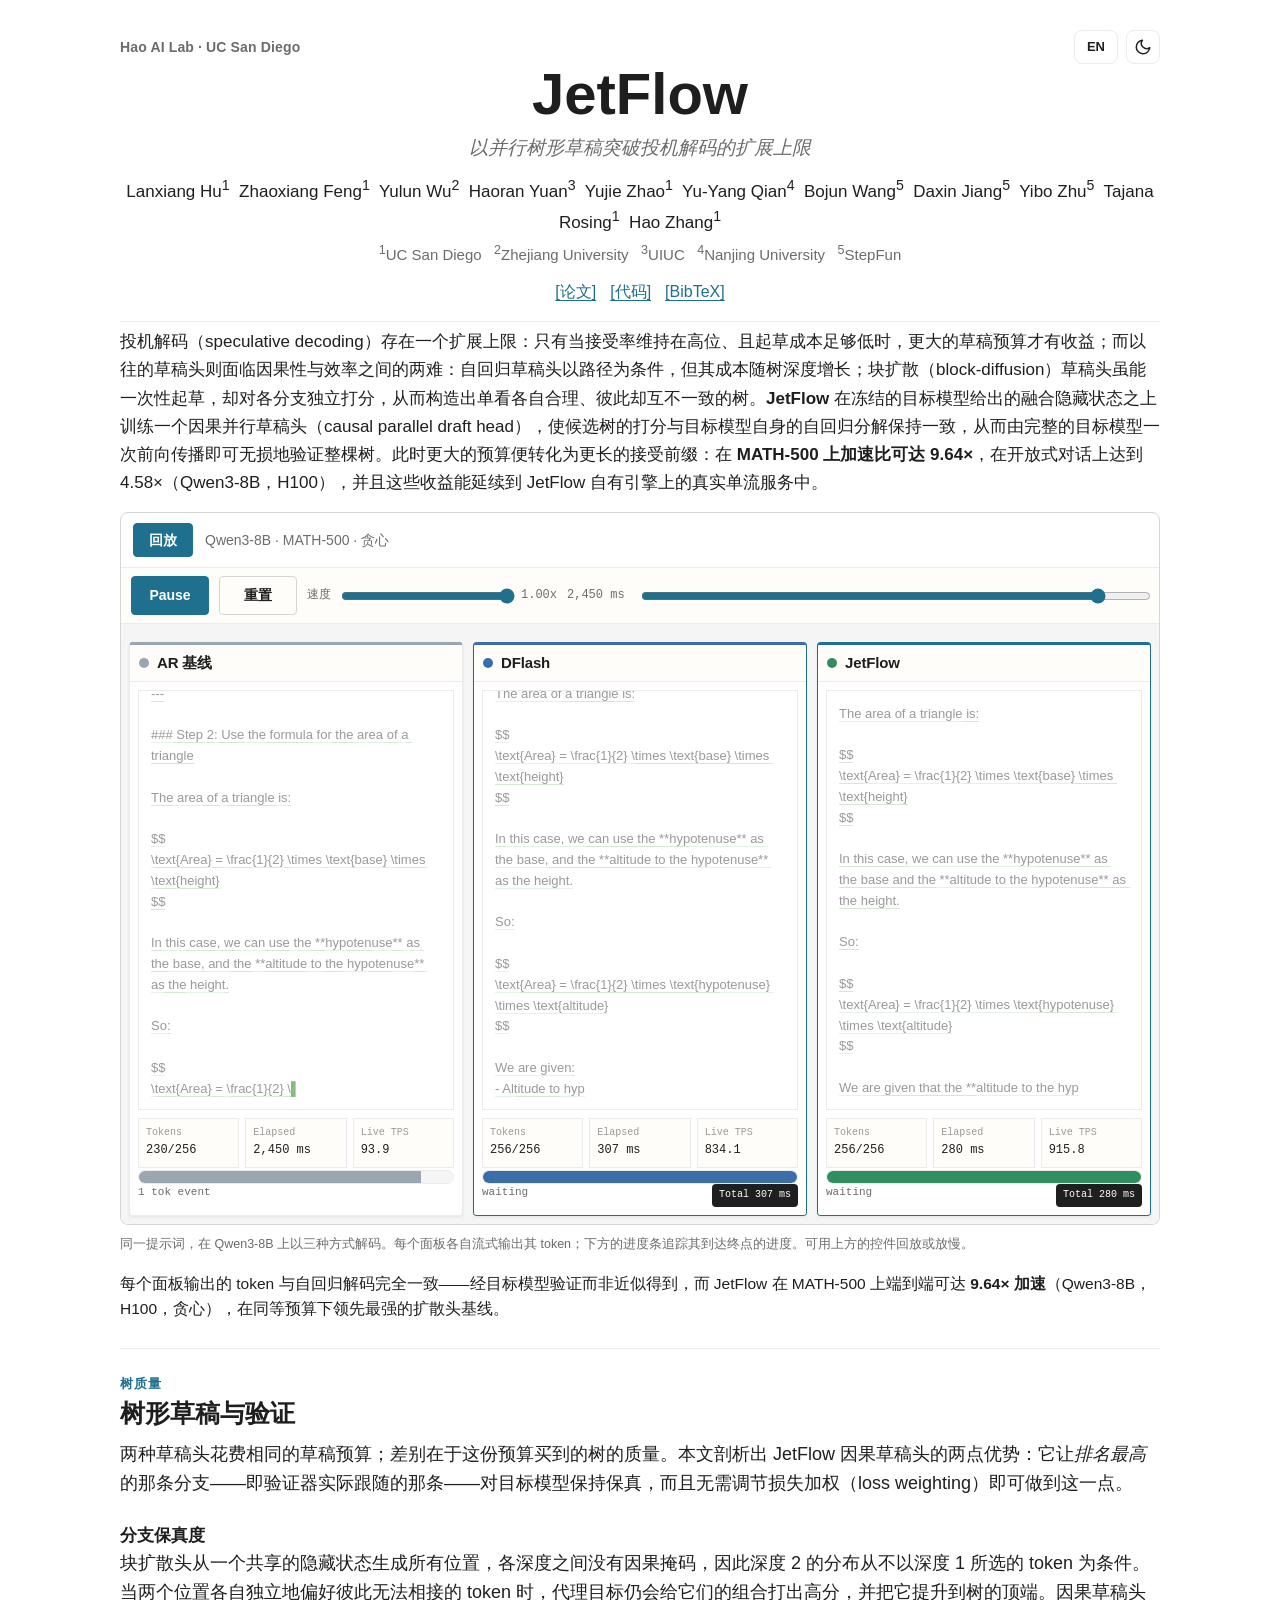
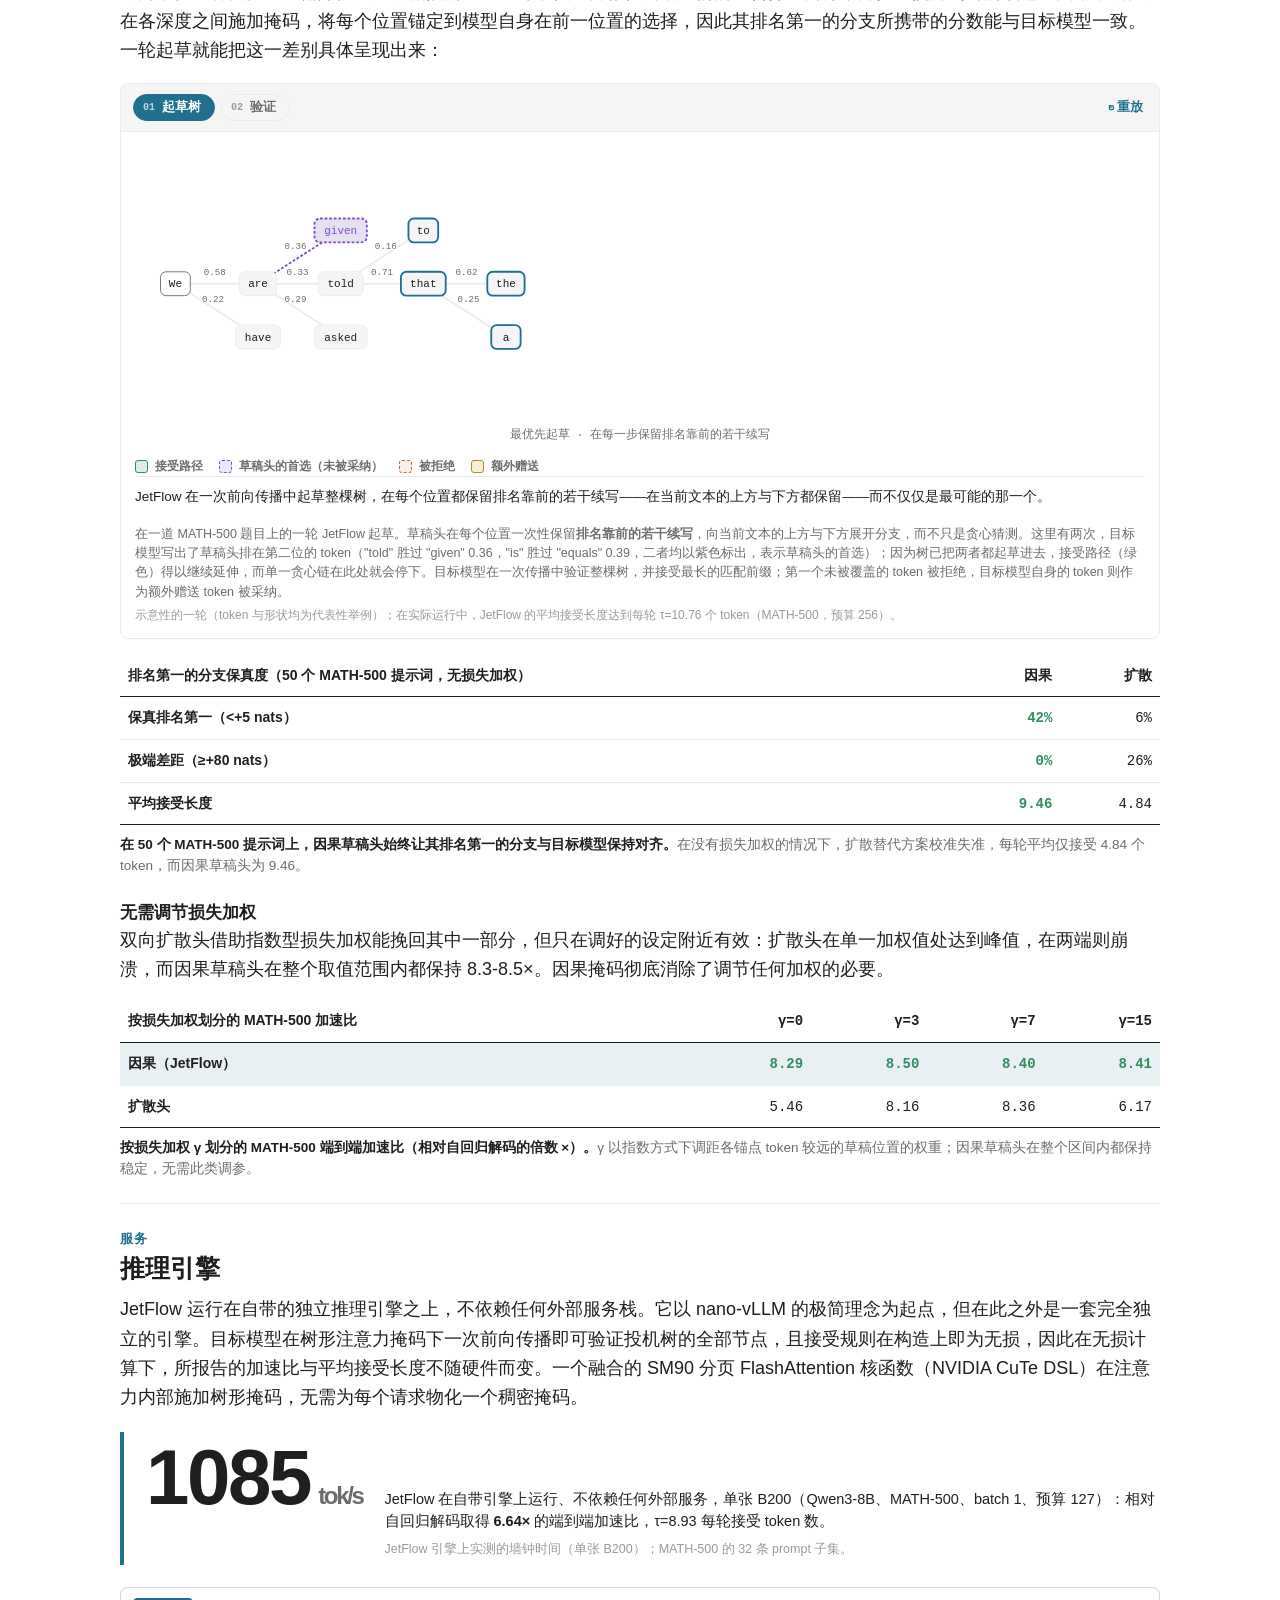
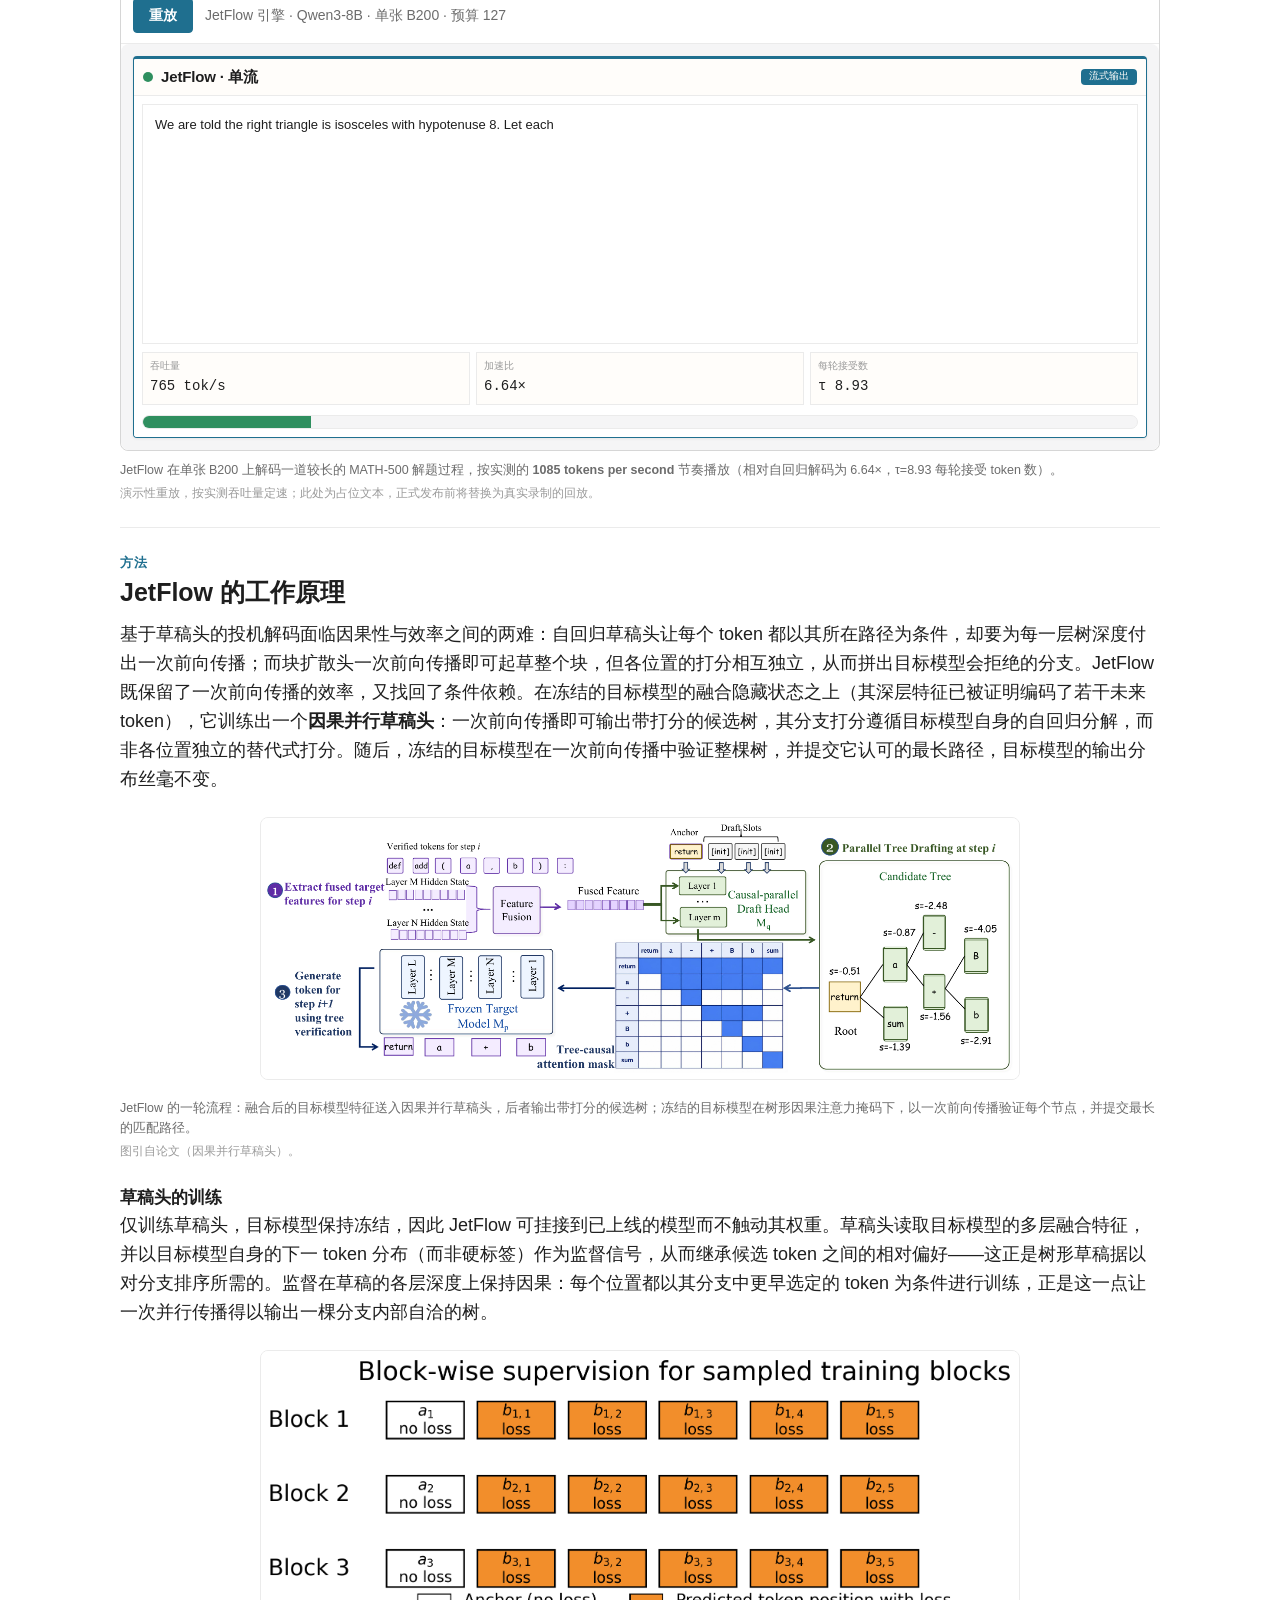
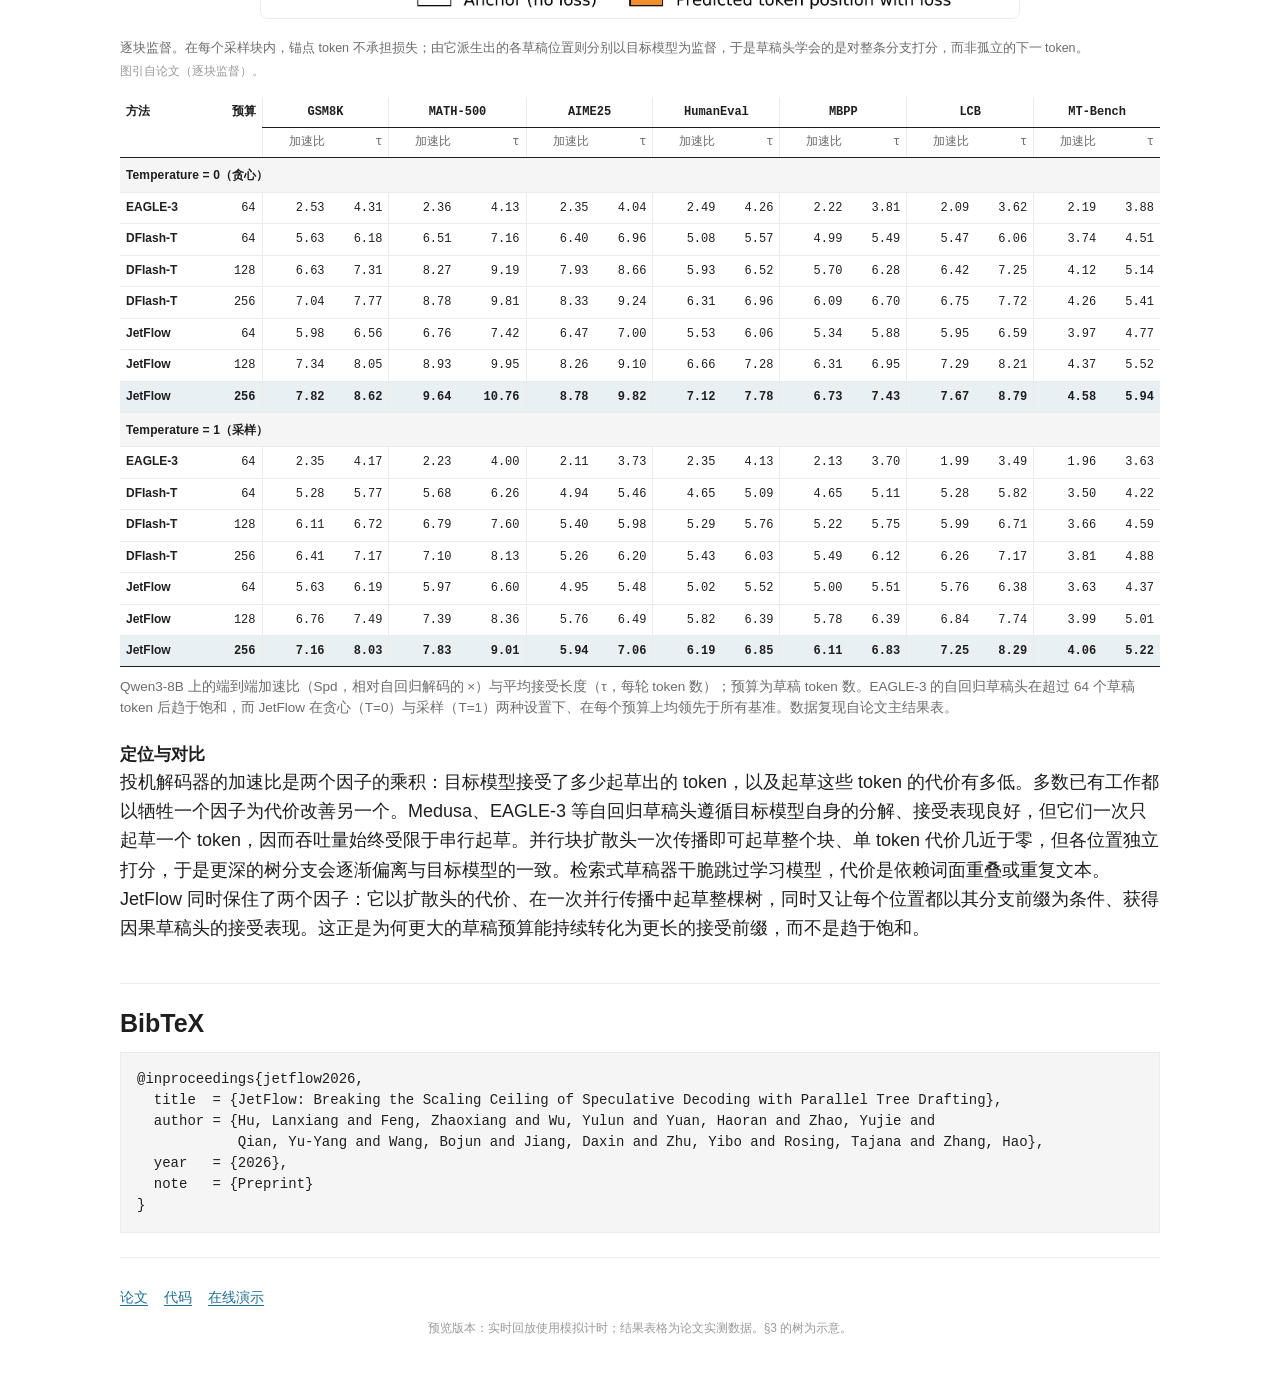
==== commit 539d7fcd: "Update JetFlow preview" ====
--- a/index.zh.html
+++ b/index.zh.html
@@ -44,7 +44,7 @@
     </header>
 
     <p class="lead">
-      投机解码存在一个扩展上限：只有当接受率维持在高位、且起草成本足够低时，更大的草稿预算才有收益；而以往的草稿头则面临因果性与效率之间的两难：自回归草稿头以路径为条件，但其成本随树深度增长；块扩散草稿头虽能一次性起草，却对各分支独立打分，从而构造出单看各自合理、彼此却互不一致的树。<strong>JetFlow</strong> 在冻结的目标模型给出的融合隐藏状态之上训练一个因果并行草稿头，使候选树的打分与目标模型自身的自回归分解保持一致，从而由完整的目标模型一次前向传播即可无损地验证整棵树。此时更大的预算便转化为更长的接受前缀：在 <strong>MATH-500 上加速比可达 9.64&times;</strong>，在开放式对话上达到 4.58&times;（Qwen3-8B，H100），并且这些收益能延续到 JetFlow 自有引擎上的真实单流服务中。
+      投机解码（speculative decoding）存在一个扩展上限：只有当接受率维持在高位、且起草成本足够低时，更大的草稿预算才有收益；而以往的草稿头则面临因果性与效率之间的两难：自回归草稿头以路径为条件，但其成本随树深度增长；块扩散（block-diffusion）草稿头虽能一次性起草，却对各分支独立打分，从而构造出单看各自合理、彼此却互不一致的树。<strong>JetFlow</strong> 在冻结的目标模型给出的融合隐藏状态之上训练一个因果并行草稿头（causal parallel draft head），使候选树的打分与目标模型自身的自回归分解保持一致，从而由完整的目标模型一次前向传播即可无损地验证整棵树。此时更大的预算便转化为更长的接受前缀：在 <strong>MATH-500 上加速比可达 9.64&times;</strong>，在开放式对话上达到 4.58&times;（Qwen3-8B，H100），并且这些收益能延续到 JetFlow 自有引擎上的真实单流服务中。
     </p>
 
     <!-- ===================== DEMO FIRST (autoplay) ===================== -->
@@ -103,7 +103,7 @@
       <p class="sec-eyebrow">树质量</p>
       <h2>树形草稿与验证</h2>
       <p>
-        两种草稿头花费相同的草稿预算；差别在于这份预算买到的树的质量。本文剖析出 JetFlow 因果草稿头的两点优势：它让<em>排名最高</em>的那条分支——即验证器实际跟随的那条——对目标模型保持保真，而且无需调节损失加权即可做到这一点。
+        两种草稿头花费相同的草稿预算；差别在于这份预算买到的树的质量。本文剖析出 JetFlow 因果草稿头的两点优势：它让<em>排名最高</em>的那条分支——即验证器实际跟随的那条——对目标模型保持保真，而且无需调节损失加权（loss weighting）即可做到这一点。
       </p>
 
       <h3 class="subhead">分支保真度</h3>
--- a/site.css
+++ b/site.css
@@ -1684,3 +1684,21 @@
 }
 .engine-demo-figure .ed-stream { height: 240px; min-height: 240px; max-height: 240px; }
 .engine-demo-figure .ed-metrics .metric strong { font-size: 14px; }
+
+/* ============================================================
+   Dark-mode skin for the live demos. The race lanes + the engine
+   replay use a deliberately-light "document card" skin with
+   hardcoded white backgrounds, so they stayed light in dark mode
+   while the rest of the page (and the §3 tree canvas) flipped.
+   Re-skin the demo interior to the dark palette under body.dark.
+   ============================================================ */
+body.dark .player-shell .lane-card { background: var(--card); border-color: var(--rule); box-shadow: none; }
+body.dark .player-shell .lane-card.leader { border-color: var(--accent); }
+body.dark .player-shell .terminal-chrome { background: var(--paper-soft); border-bottom-color: var(--rule); }
+body.dark .player-shell .terminal-body { background: var(--card); }
+body.dark .player-shell .stream-text { background: var(--paper); border-color: var(--rule); }
+body.dark .player-shell .stream-burst.is-linked { background: rgba(92, 192, 144, 0.12); }
+body.dark .player-shell .metric { background: var(--paper-soft); border-color: var(--rule); }
+body.dark .player-shell .progress-track { background: var(--paper); border-color: var(--rule); }
+body.dark .player-shell .controls { background: var(--card); border-bottom-color: var(--rule); }
+body.dark .player-shell .lane-foot .finish-badge { background: var(--accent); color: #fff; }
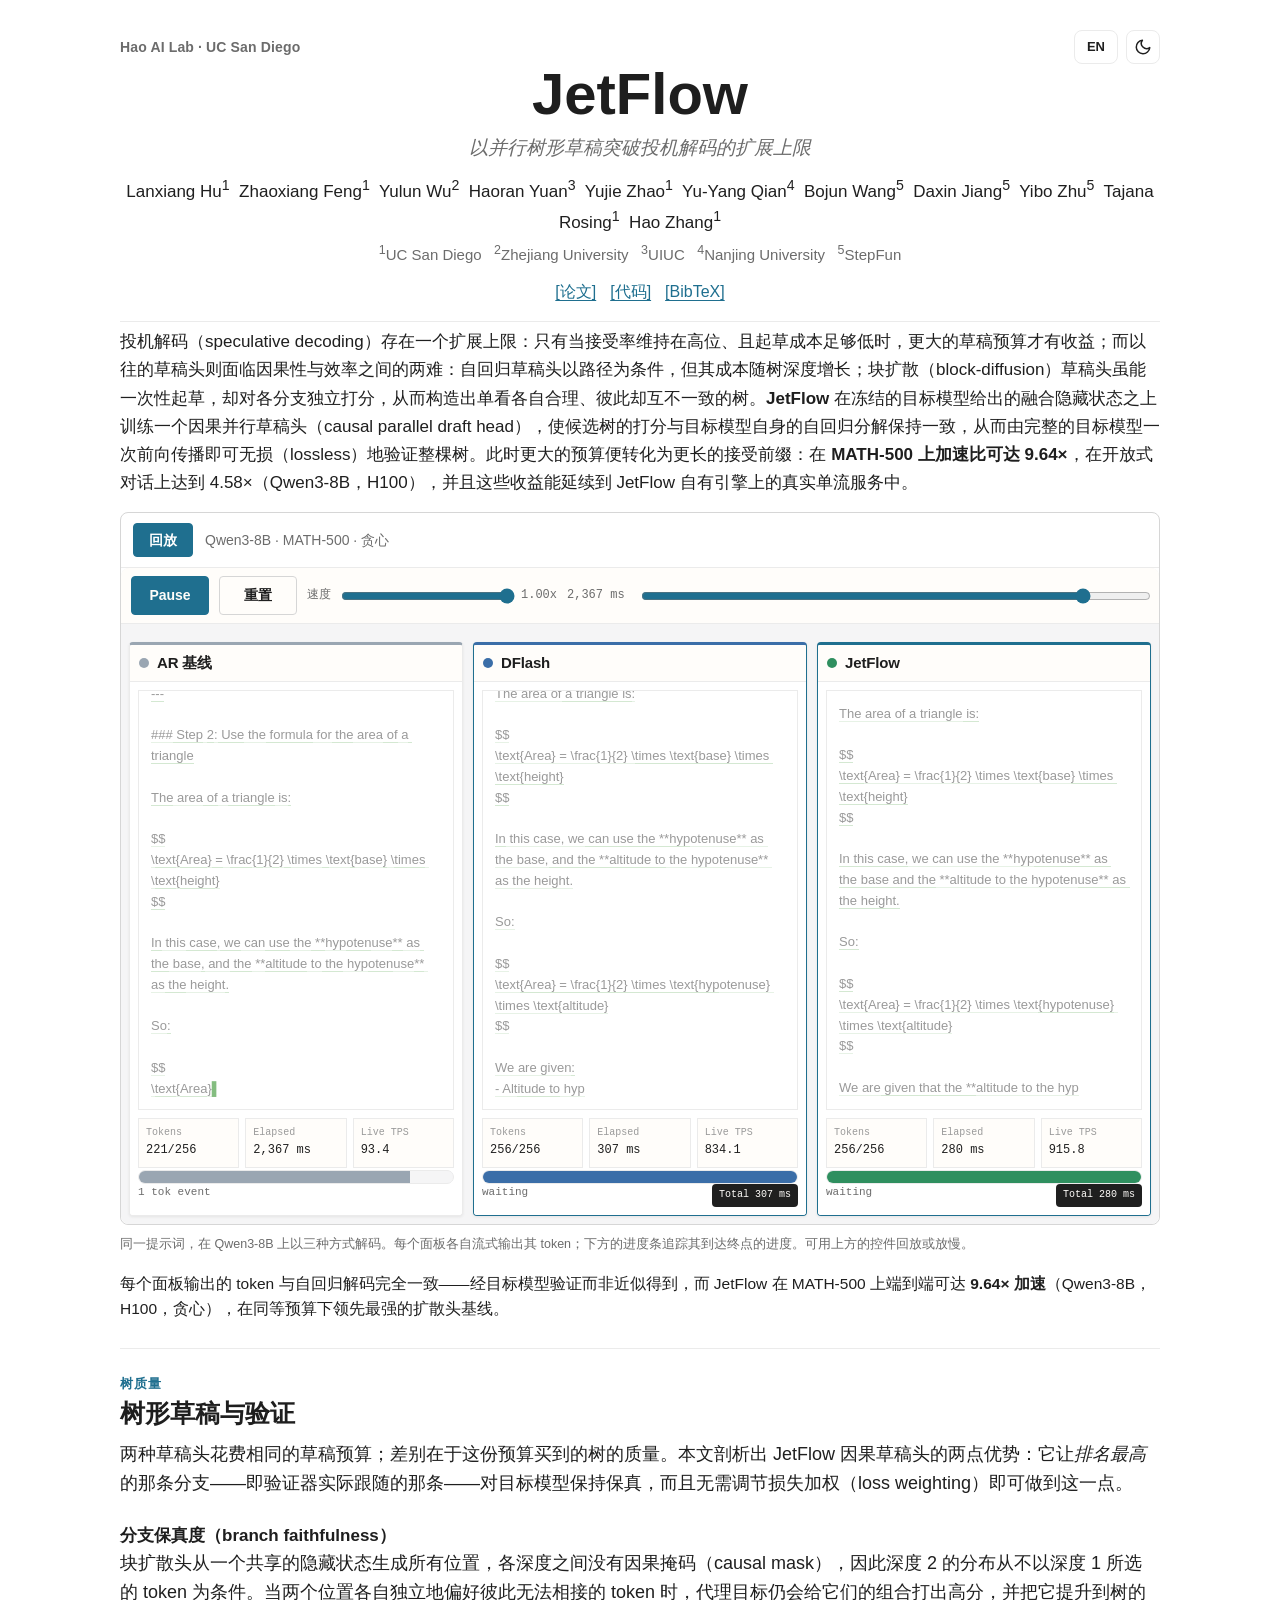
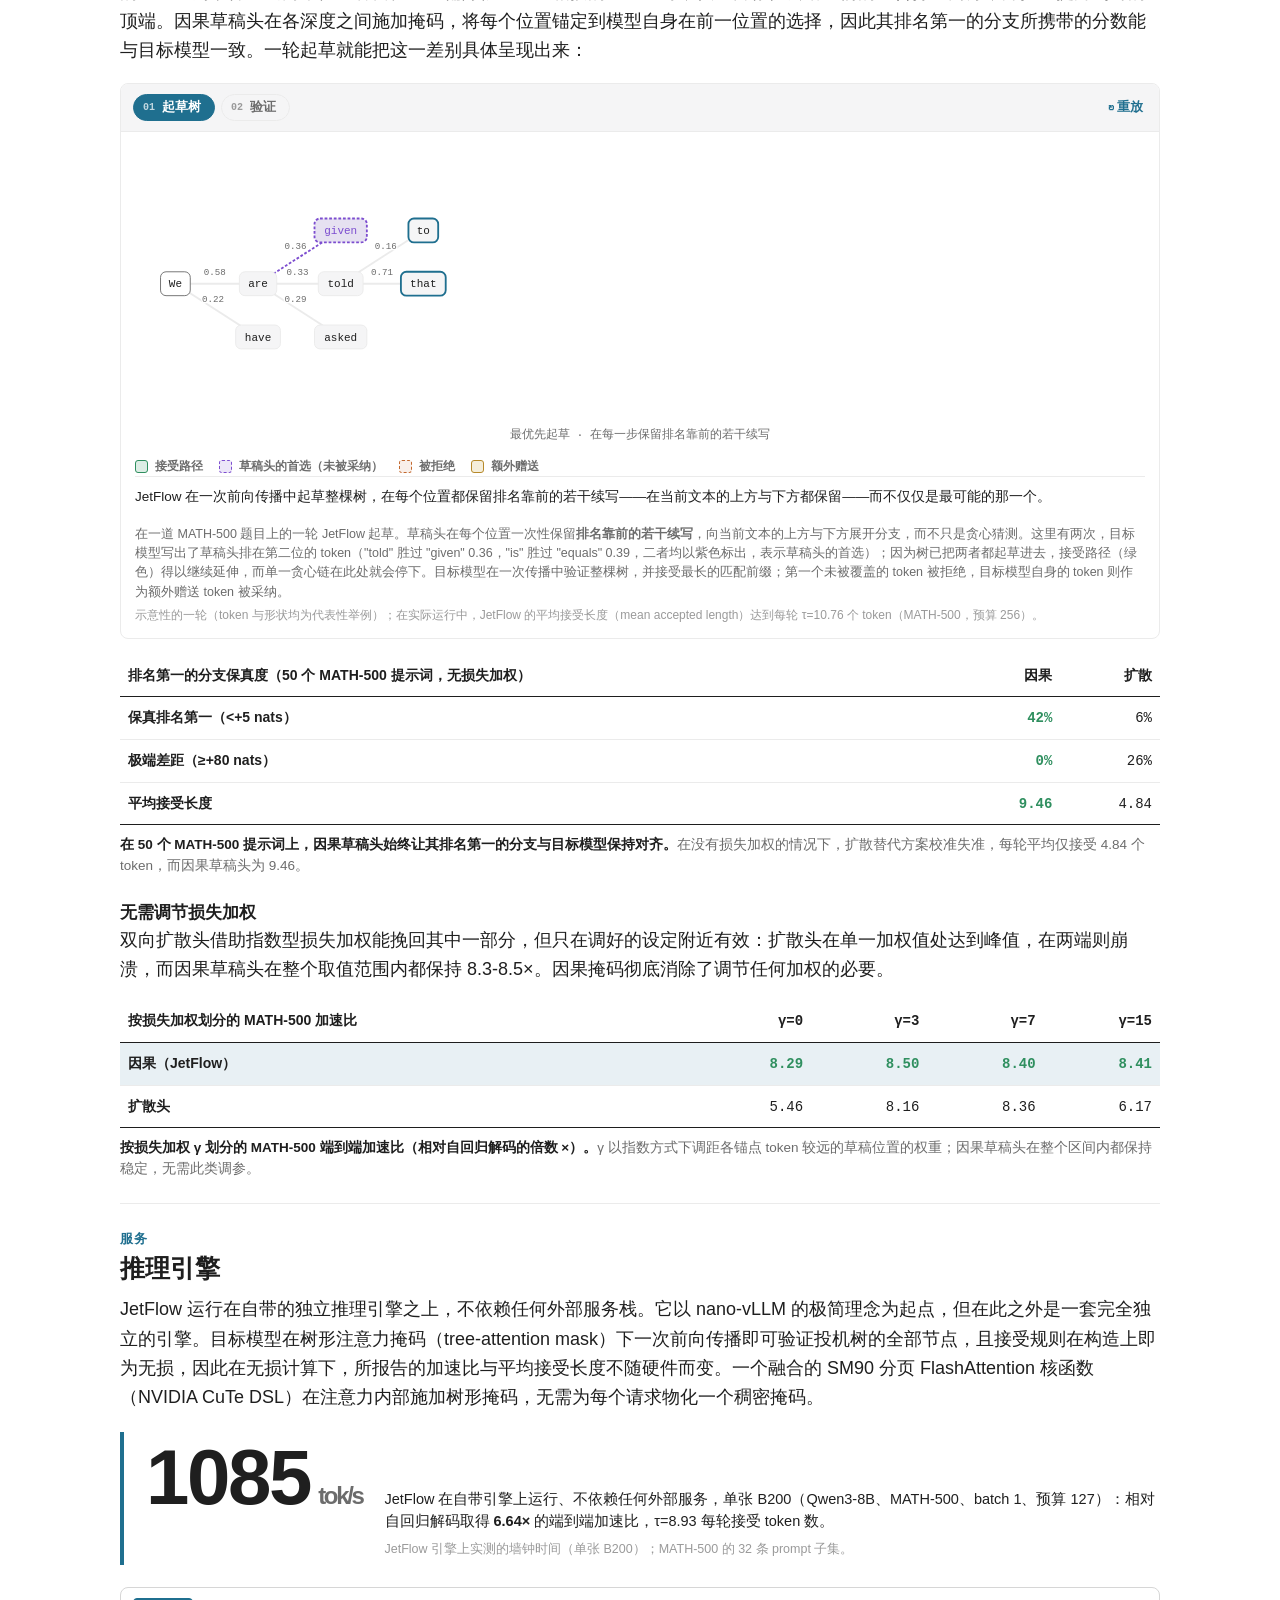
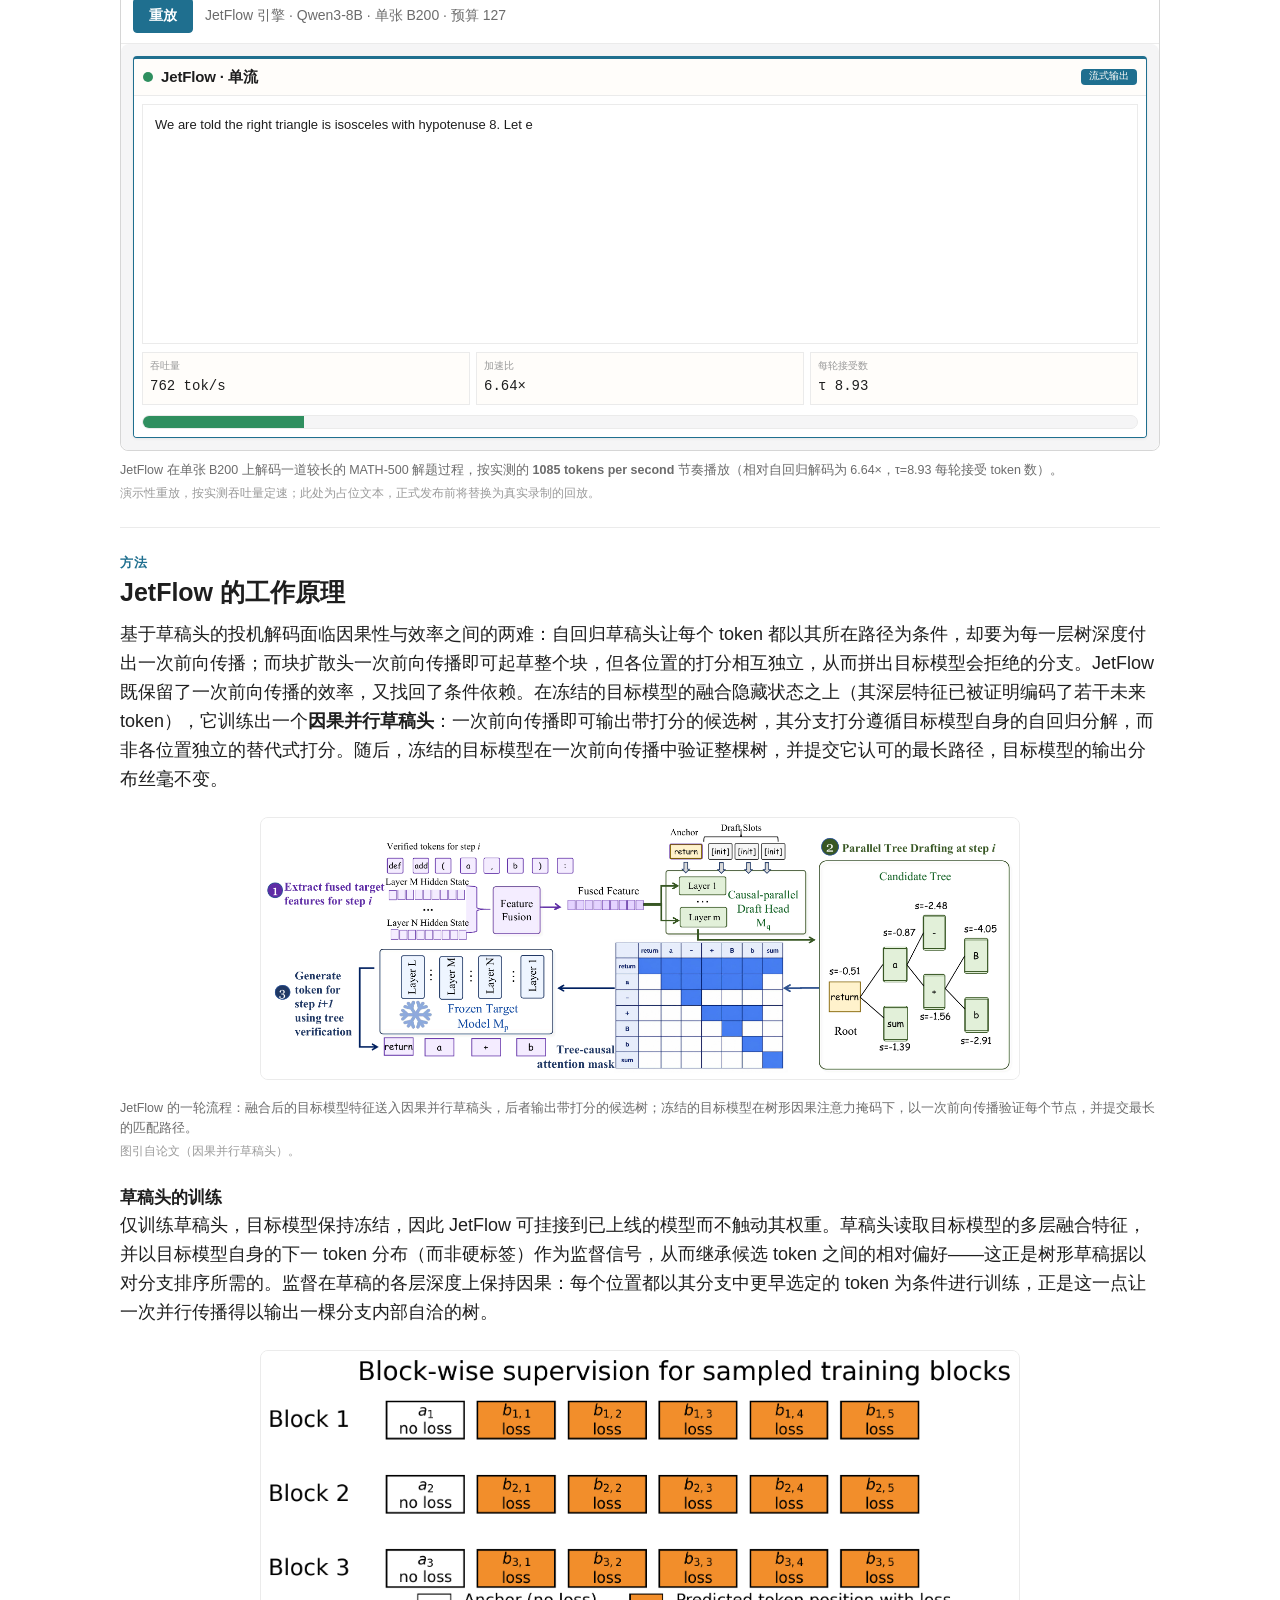
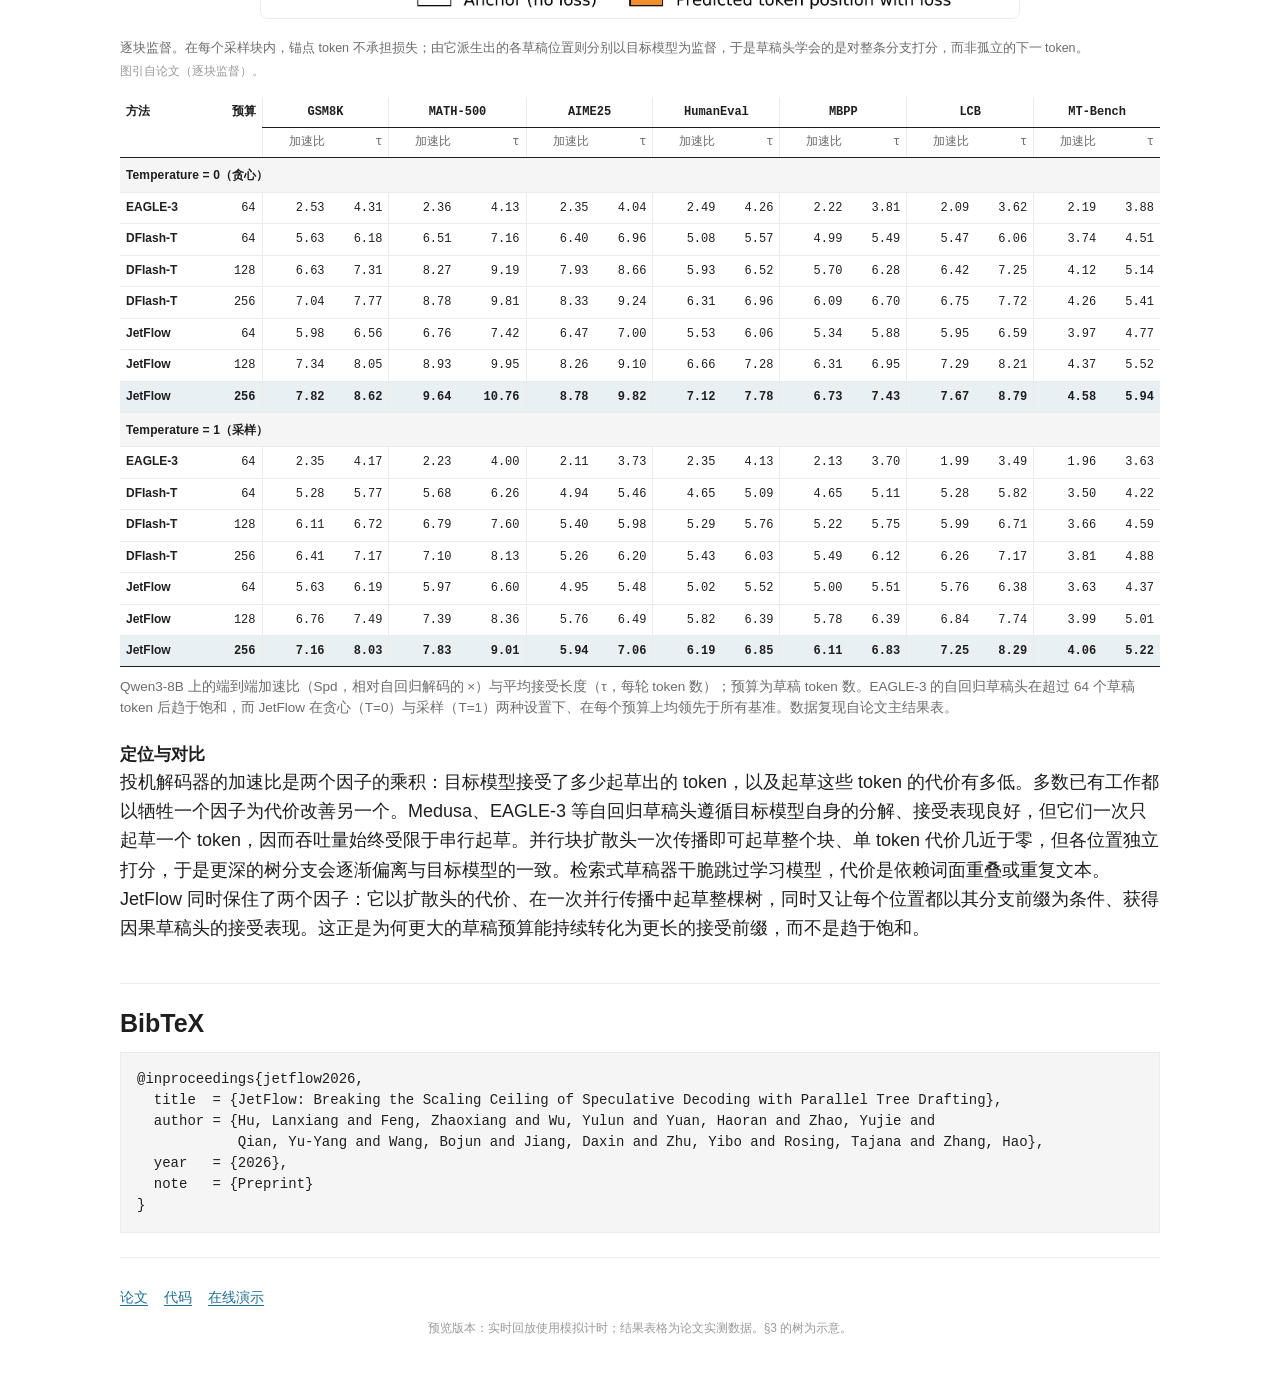
==== commit 63a593fe: "Update JetFlow preview" ====
--- a/index.zh.html
+++ b/index.zh.html
@@ -44,7 +44,7 @@
     </header>
 
     <p class="lead">
-      投机解码（speculative decoding）存在一个扩展上限：只有当接受率维持在高位、且起草成本足够低时，更大的草稿预算才有收益；而以往的草稿头则面临因果性与效率之间的两难：自回归草稿头以路径为条件，但其成本随树深度增长；块扩散（block-diffusion）草稿头虽能一次性起草，却对各分支独立打分，从而构造出单看各自合理、彼此却互不一致的树。<strong>JetFlow</strong> 在冻结的目标模型给出的融合隐藏状态之上训练一个因果并行草稿头（causal parallel draft head），使候选树的打分与目标模型自身的自回归分解保持一致，从而由完整的目标模型一次前向传播即可无损地验证整棵树。此时更大的预算便转化为更长的接受前缀：在 <strong>MATH-500 上加速比可达 9.64&times;</strong>，在开放式对话上达到 4.58&times;（Qwen3-8B，H100），并且这些收益能延续到 JetFlow 自有引擎上的真实单流服务中。
+      投机解码（speculative decoding）存在一个扩展上限：只有当接受率维持在高位、且起草成本足够低时，更大的草稿预算才有收益；而以往的草稿头则面临因果性与效率之间的两难：自回归草稿头以路径为条件，但其成本随树深度增长；块扩散（block-diffusion）草稿头虽能一次性起草，却对各分支独立打分，从而构造出单看各自合理、彼此却互不一致的树。<strong>JetFlow</strong> 在冻结的目标模型给出的融合隐藏状态之上训练一个因果并行草稿头（causal parallel draft head），使候选树的打分与目标模型自身的自回归分解保持一致，从而由完整的目标模型一次前向传播即可无损（lossless）地验证整棵树。此时更大的预算便转化为更长的接受前缀：在 <strong>MATH-500 上加速比可达 9.64&times;</strong>，在开放式对话上达到 4.58&times;（Qwen3-8B，H100），并且这些收益能延续到 JetFlow 自有引擎上的真实单流服务中。
     </p>
 
     <!-- ===================== DEMO FIRST (autoplay) ===================== -->
@@ -106,9 +106,9 @@
         两种草稿头花费相同的草稿预算；差别在于这份预算买到的树的质量。本文剖析出 JetFlow 因果草稿头的两点优势：它让<em>排名最高</em>的那条分支——即验证器实际跟随的那条——对目标模型保持保真，而且无需调节损失加权（loss weighting）即可做到这一点。
       </p>
 
-      <h3 class="subhead">分支保真度</h3>
-      <p>
-        块扩散头从一个共享的隐藏状态生成所有位置，各深度之间没有因果掩码，因此深度 2 的分布从不以深度 1 所选的 token 为条件。当两个位置各自独立地偏好彼此无法相接的 token 时，代理目标仍会给它们的组合打出高分，并把它提升到树的顶端。因果草稿头在各深度之间施加掩码，将每个位置锚定到模型自身在前一位置的选择，因此其排名第一的分支所携带的分数能与目标模型一致。一轮起草就能把这一差别具体呈现出来：
+      <h3 class="subhead">分支保真度（branch faithfulness）</h3>
+      <p>
+        块扩散头从一个共享的隐藏状态生成所有位置，各深度之间没有因果掩码（causal mask），因此深度 2 的分布从不以深度 1 所选的 token 为条件。当两个位置各自独立地偏好彼此无法相接的 token 时，代理目标仍会给它们的组合打出高分，并把它提升到树的顶端。因果草稿头在各深度之间施加掩码，将每个位置锚定到模型自身在前一位置的选择，因此其排名第一的分支所携带的分数能与目标模型一致。一轮起草就能把这一差别具体呈现出来：
       </p>
 
       <figure class="treebuild" id="treewalk" data-stage="draft" data-head="jetflow">
@@ -133,7 +133,7 @@
         </ul>
         <p class="tb-copy" data-tb-copy aria-live="polite"></p>
         <figcaption class="cap">
-          在一道 MATH-500 题目上的一轮 JetFlow 起草。草稿头在每个位置一次性保留<strong>排名靠前的若干续写</strong>，向当前文本的上方与下方展开分支，而不只是贪心猜测。这里有两次，目标模型写出了草稿头排在第二位的 token（"told" 胜过 "given" 0.36，"is" 胜过 "equals" 0.39，二者均以紫色标出，表示草稿头的首选）；因为树已把两者都起草进去，接受路径（绿色）得以继续延伸，而单一贪心链在此处就会停下。目标模型在一次传播中验证整棵树，并接受最长的匹配前缀；第一个未被覆盖的 token 被拒绝，目标模型自身的 token 则作为额外赠送 token 被采纳。<span class="src">示意性的一轮（token 与形状均为代表性举例）；在实际运行中，JetFlow 的平均接受长度达到每轮 τ=10.76 个 token（MATH-500，预算 256）。</span>
+          在一道 MATH-500 题目上的一轮 JetFlow 起草。草稿头在每个位置一次性保留<strong>排名靠前的若干续写</strong>，向当前文本的上方与下方展开分支，而不只是贪心猜测。这里有两次，目标模型写出了草稿头排在第二位的 token（"told" 胜过 "given" 0.36，"is" 胜过 "equals" 0.39，二者均以紫色标出，表示草稿头的首选）；因为树已把两者都起草进去，接受路径（绿色）得以继续延伸，而单一贪心链在此处就会停下。目标模型在一次传播中验证整棵树，并接受最长的匹配前缀；第一个未被覆盖的 token 被拒绝，目标模型自身的 token 则作为额外赠送 token 被采纳。<span class="src">示意性的一轮（token 与形状均为代表性举例）；在实际运行中，JetFlow 的平均接受长度（mean accepted length）达到每轮 τ=10.76 个 token（MATH-500，预算 256）。</span>
         </figcaption>
       </figure>
 
@@ -167,7 +167,7 @@
       <p class="sec-eyebrow">服务</p>
       <h2>推理引擎</h2>
       <p>
-        JetFlow 运行在自带的独立推理引擎之上，不依赖任何外部服务栈。它以 nano-vLLM 的极简理念为起点，但在此之外是一套完全独立的引擎。目标模型在树形注意力掩码下一次前向传播即可验证投机树的全部节点，且接受规则在构造上即为无损，因此在无损计算下，所报告的加速比与平均接受长度不随硬件而变。一个融合的 SM90 分页 FlashAttention 核函数（NVIDIA CuTe DSL）在注意力内部施加树形掩码，无需为每个请求物化一个稠密掩码。
+        JetFlow 运行在自带的独立推理引擎之上，不依赖任何外部服务栈。它以 nano-vLLM 的极简理念为起点，但在此之外是一套完全独立的引擎。目标模型在树形注意力掩码（tree-attention mask）下一次前向传播即可验证投机树的全部节点，且接受规则在构造上即为无损，因此在无损计算下，所报告的加速比与平均接受长度不随硬件而变。一个融合的 SM90 分页 FlashAttention 核函数（NVIDIA CuTe DSL）在注意力内部施加树形掩码，无需为每个请求物化一个稠密掩码。
       </p>
 
       <div class="hero-tps">
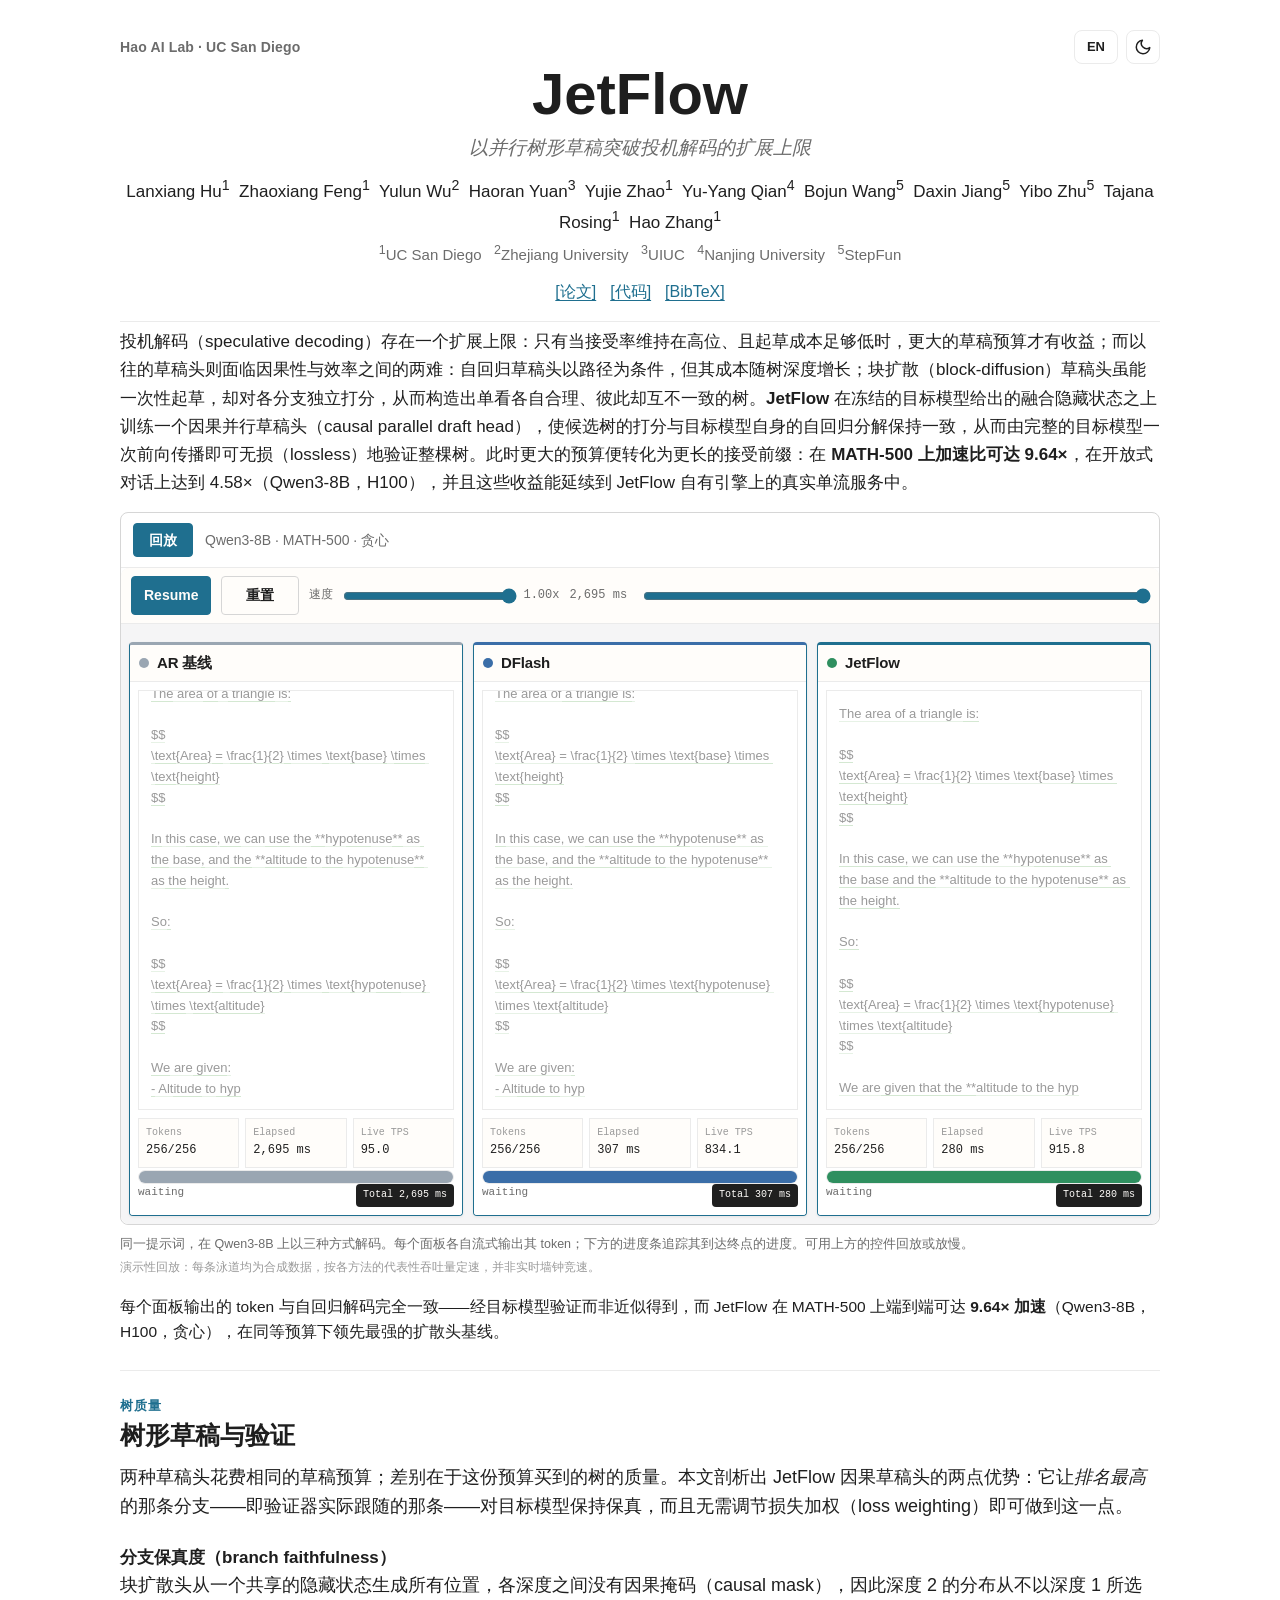
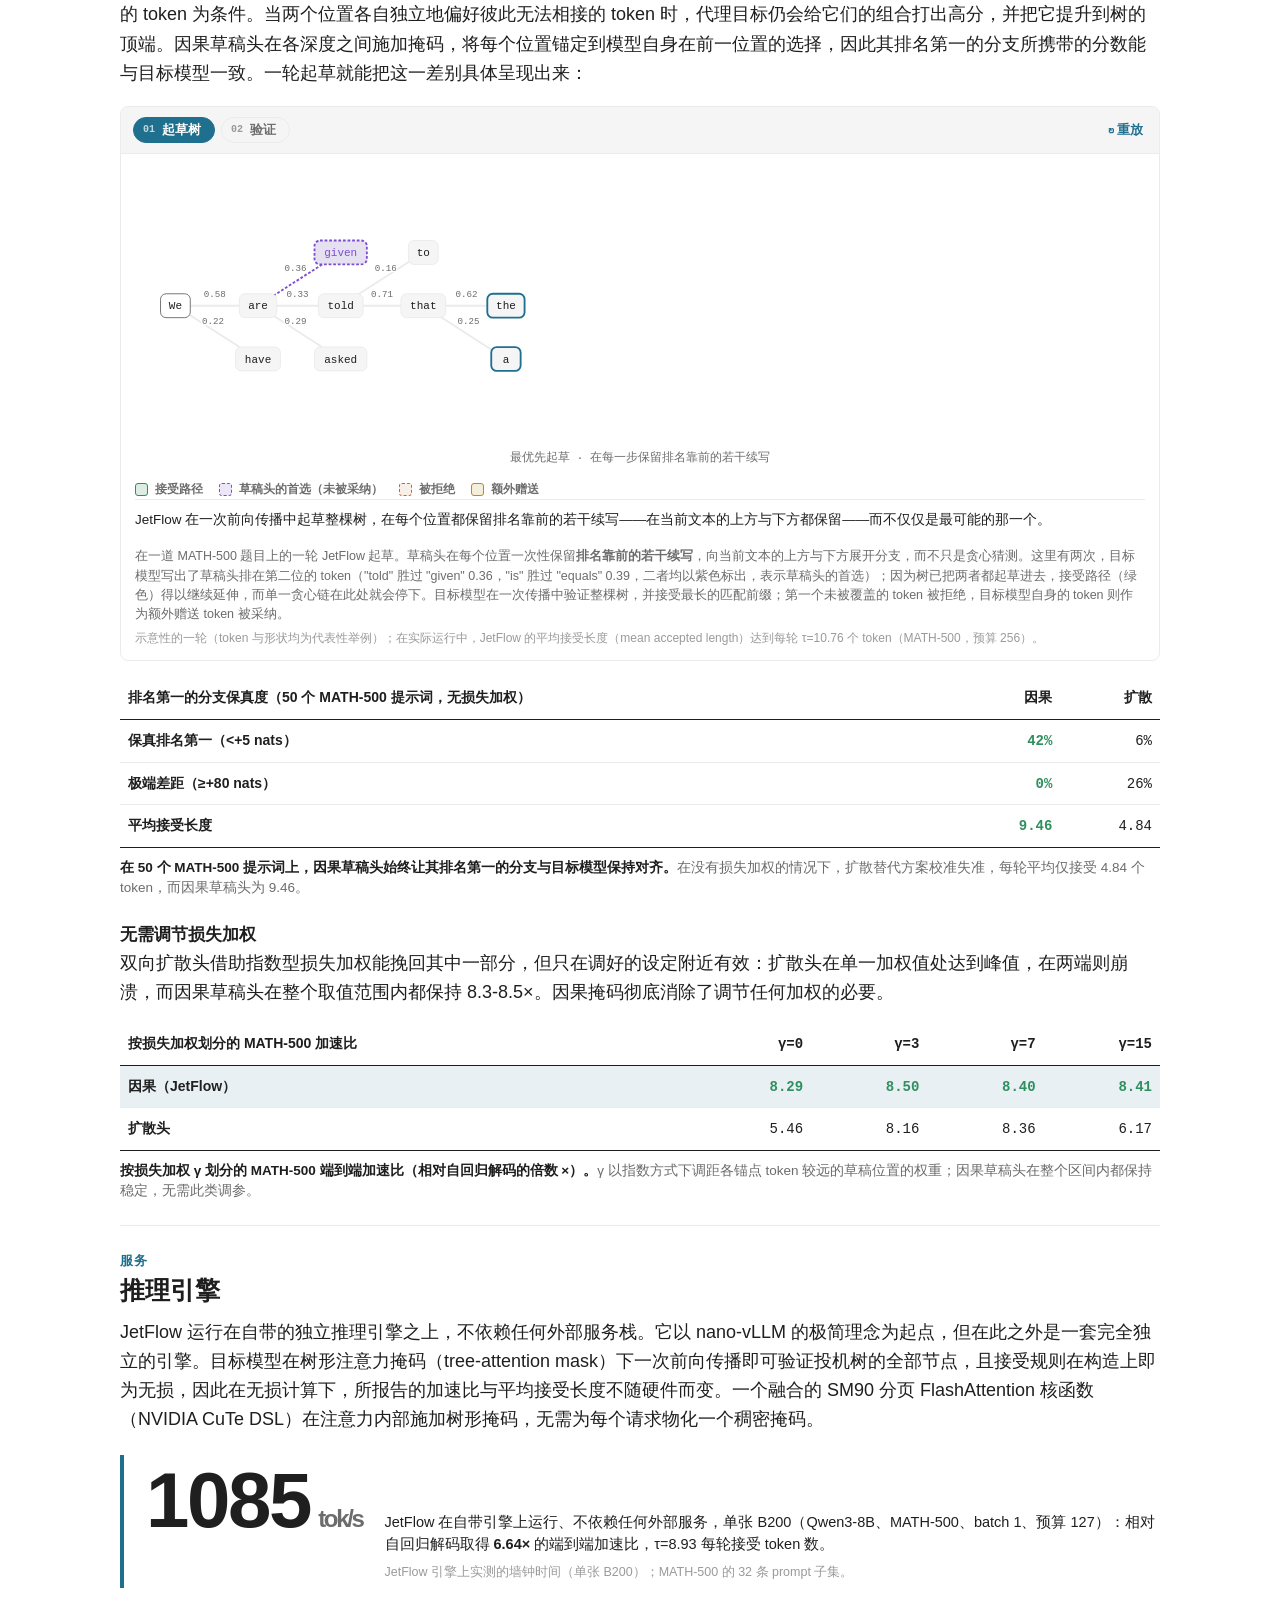
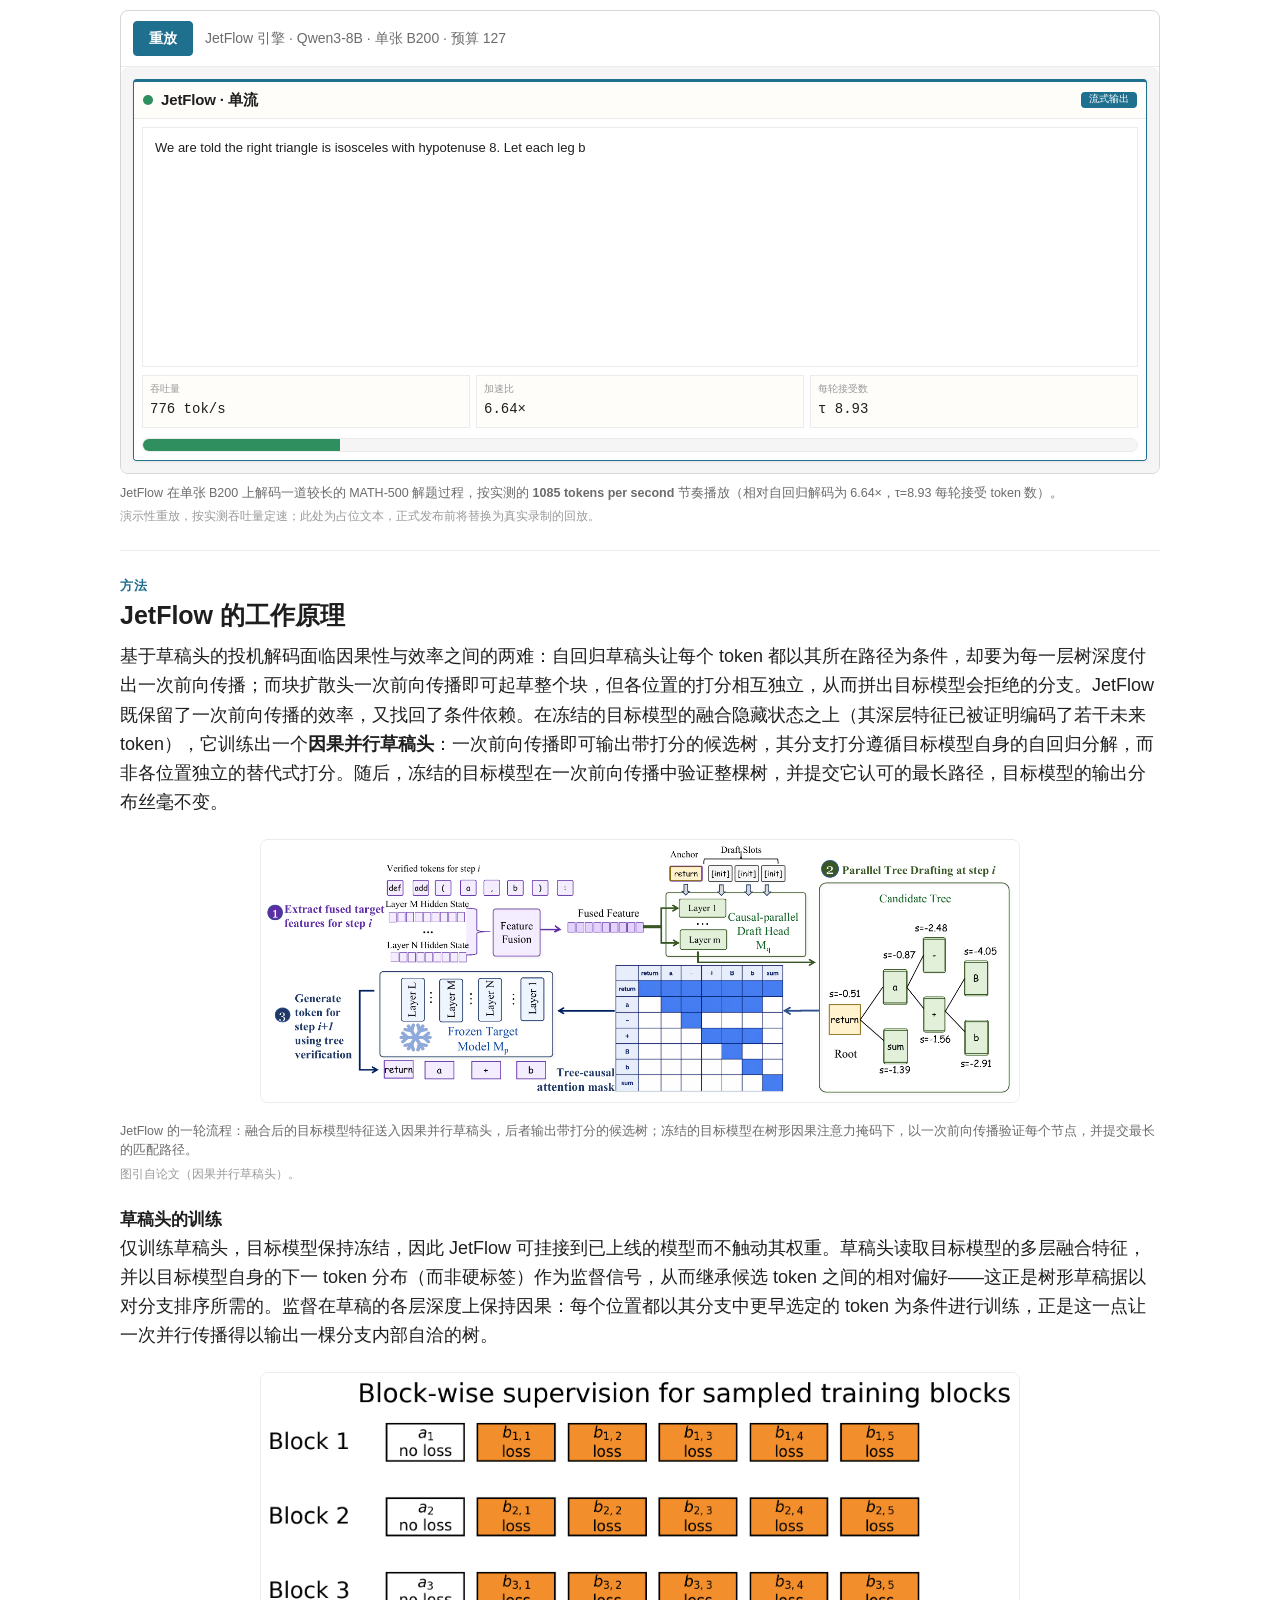
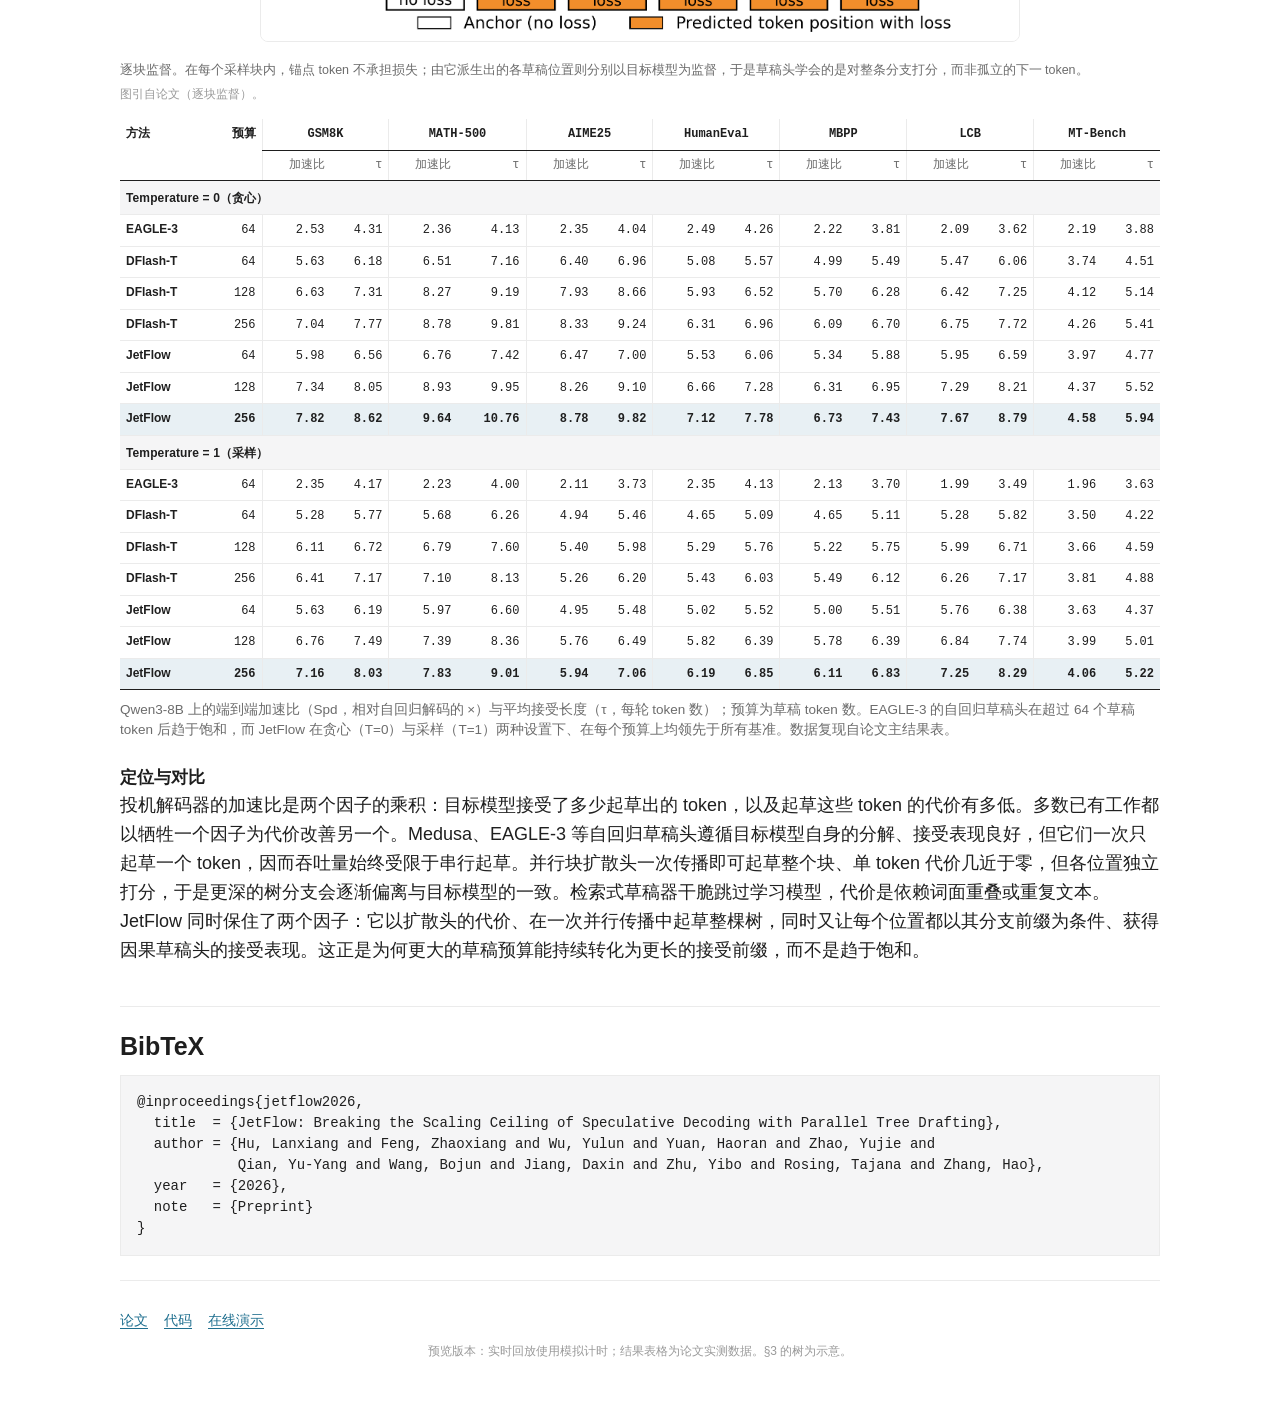
==== commit 2946e0ac: "Update JetFlow preview" ====
--- a/index.zh.html
+++ b/index.zh.html
@@ -87,7 +87,7 @@
           </div>
         </div>
         <figcaption class="cap">
-          同一提示词，在 Qwen3-8B 上以三种方式解码。每个面板各自流式输出其 token；下方的进度条追踪其到达终点的进度。可用上方的控件回放或放慢。
+          同一提示词，在 Qwen3-8B 上以三种方式解码。每个面板各自流式输出其 token；下方的进度条追踪其到达终点的进度。可用上方的控件回放或放慢。 <span class="src">演示性回放：每条泳道均为合成数据，按各方法的代表性吞吐量定速，并非实时墙钟竞速。</span>
         </figcaption>
       </figure>
       <p class="run-hud" data-run-hud hidden></p>
@@ -359,7 +359,7 @@
         "By the Pythagorean theorem, x^2 + x^2 = 8^2, so 2x^2 = 64 and x^2 = 32, giving x = 4√2. " +
         "The area of a right triangle is half the product of its legs, so the area is " +
         "(1/2)(4√2)(4√2) = (1/2)(32) = 16. Checking: 4√2 ≈ 5.657, and 5.657^2 ≈ 32, " +
-        "so 2(32) = 64 = 8^2 as required. Hence the area is 16 square units and the perimeter is 8 + 8√2.";
+        "so 2(32) = 64 = 8^2 as required. Hence the area is 16 square units.";
       var reduce = window.matchMedia("(prefers-reduced-motion: reduce)");
       var DUR = 7000, raf = null, t0 = null;
       function frame(ts) {
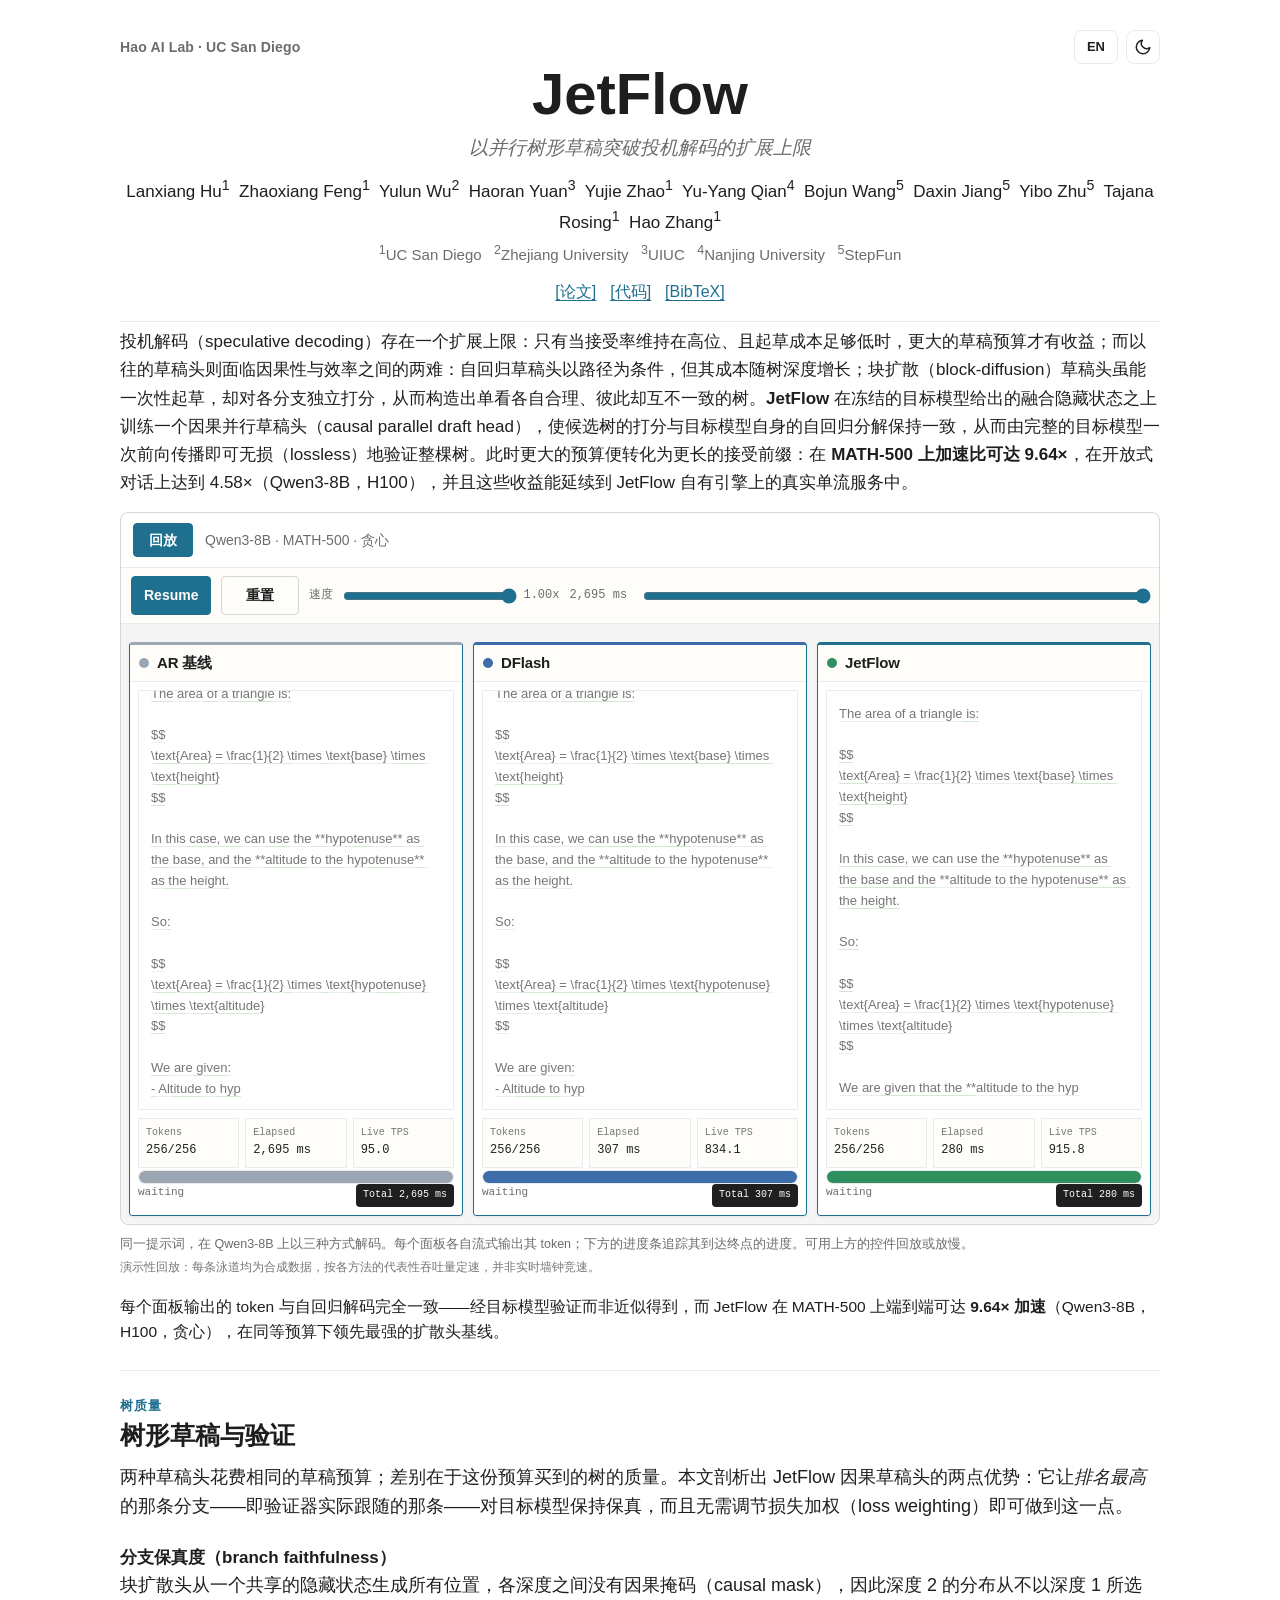
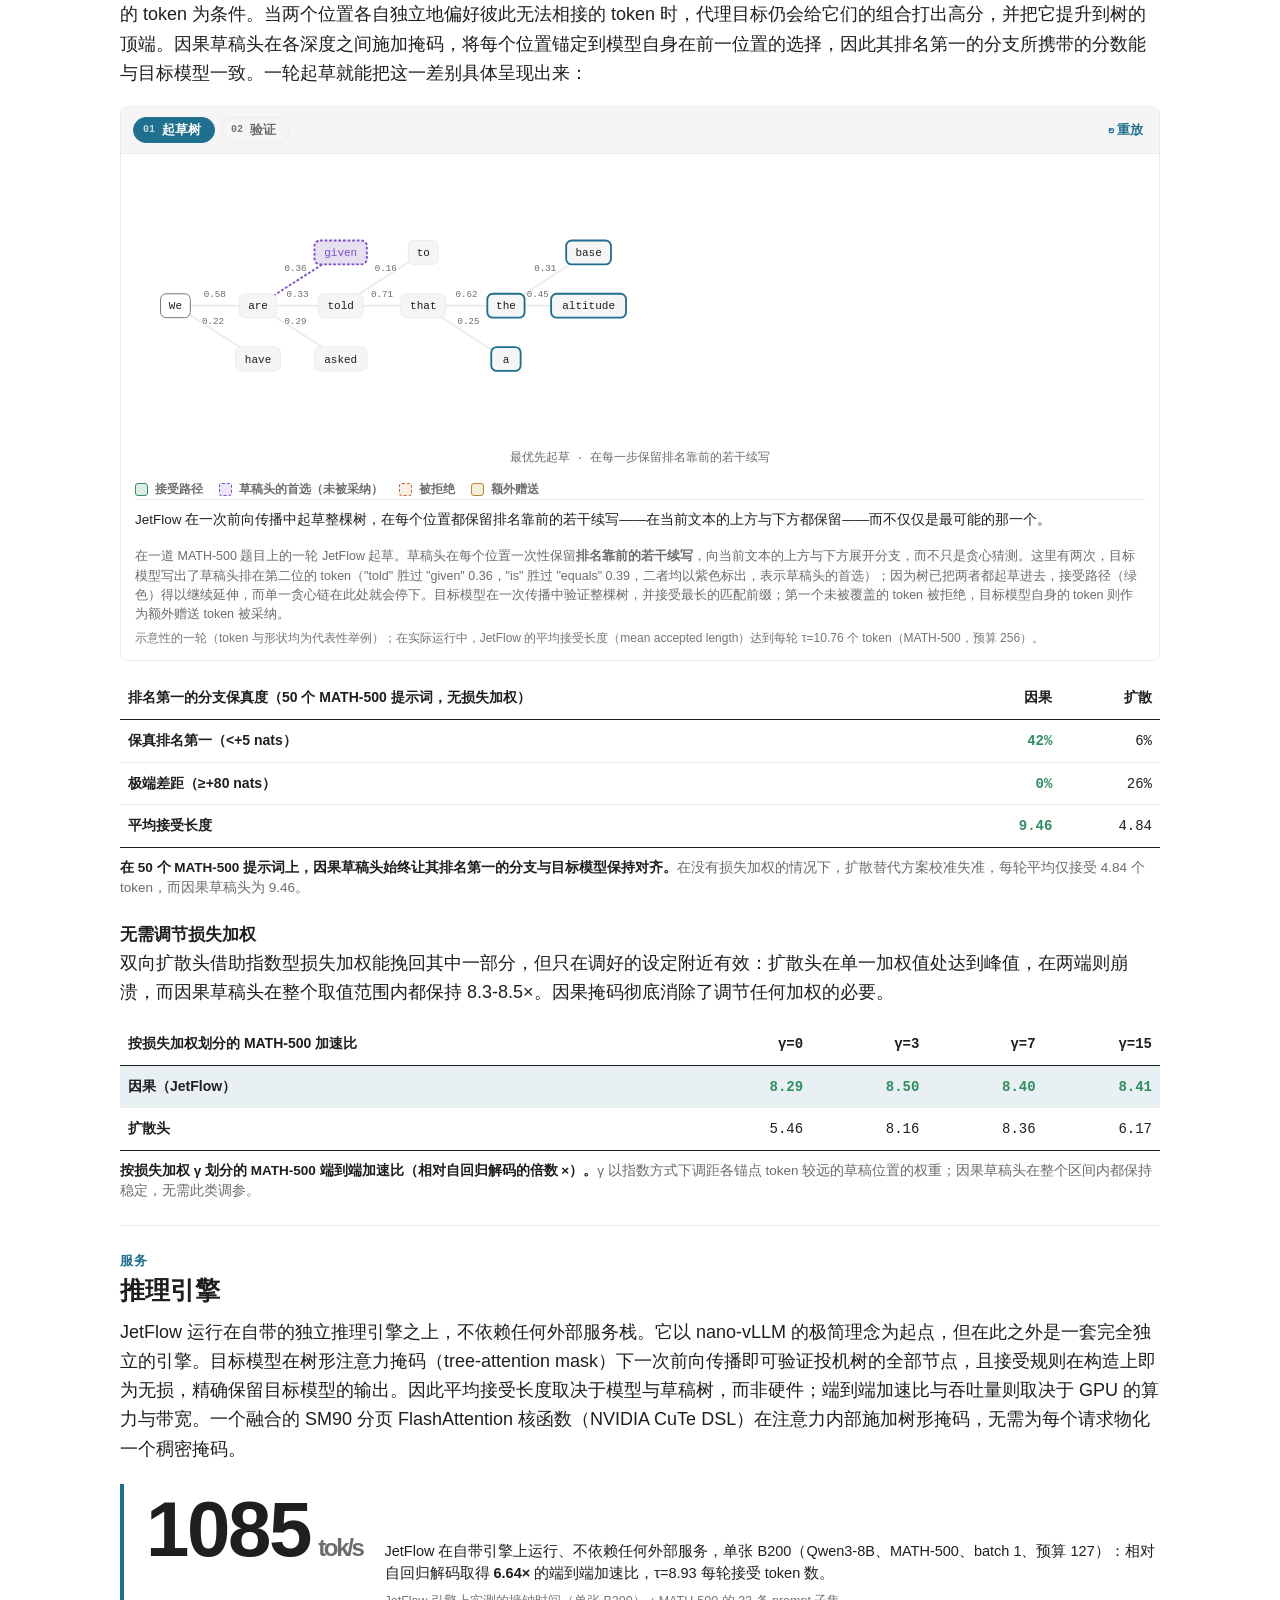
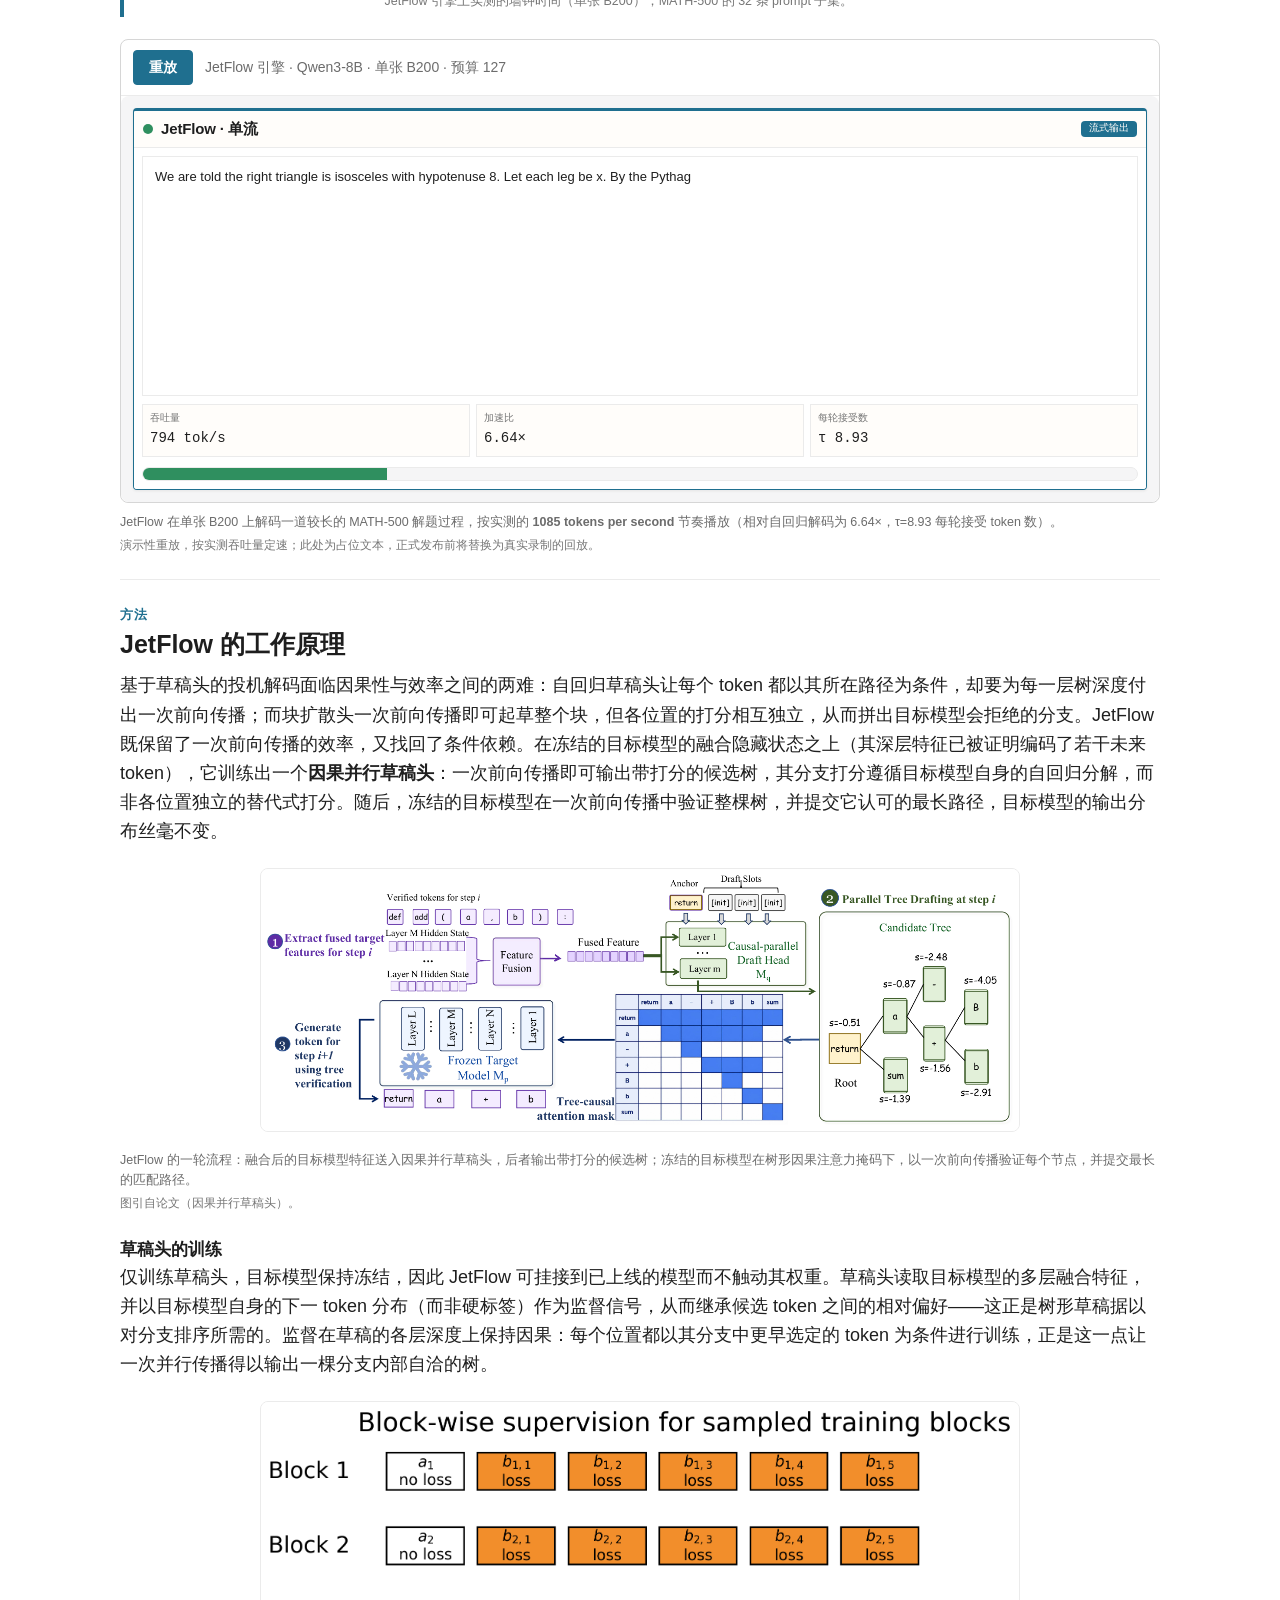
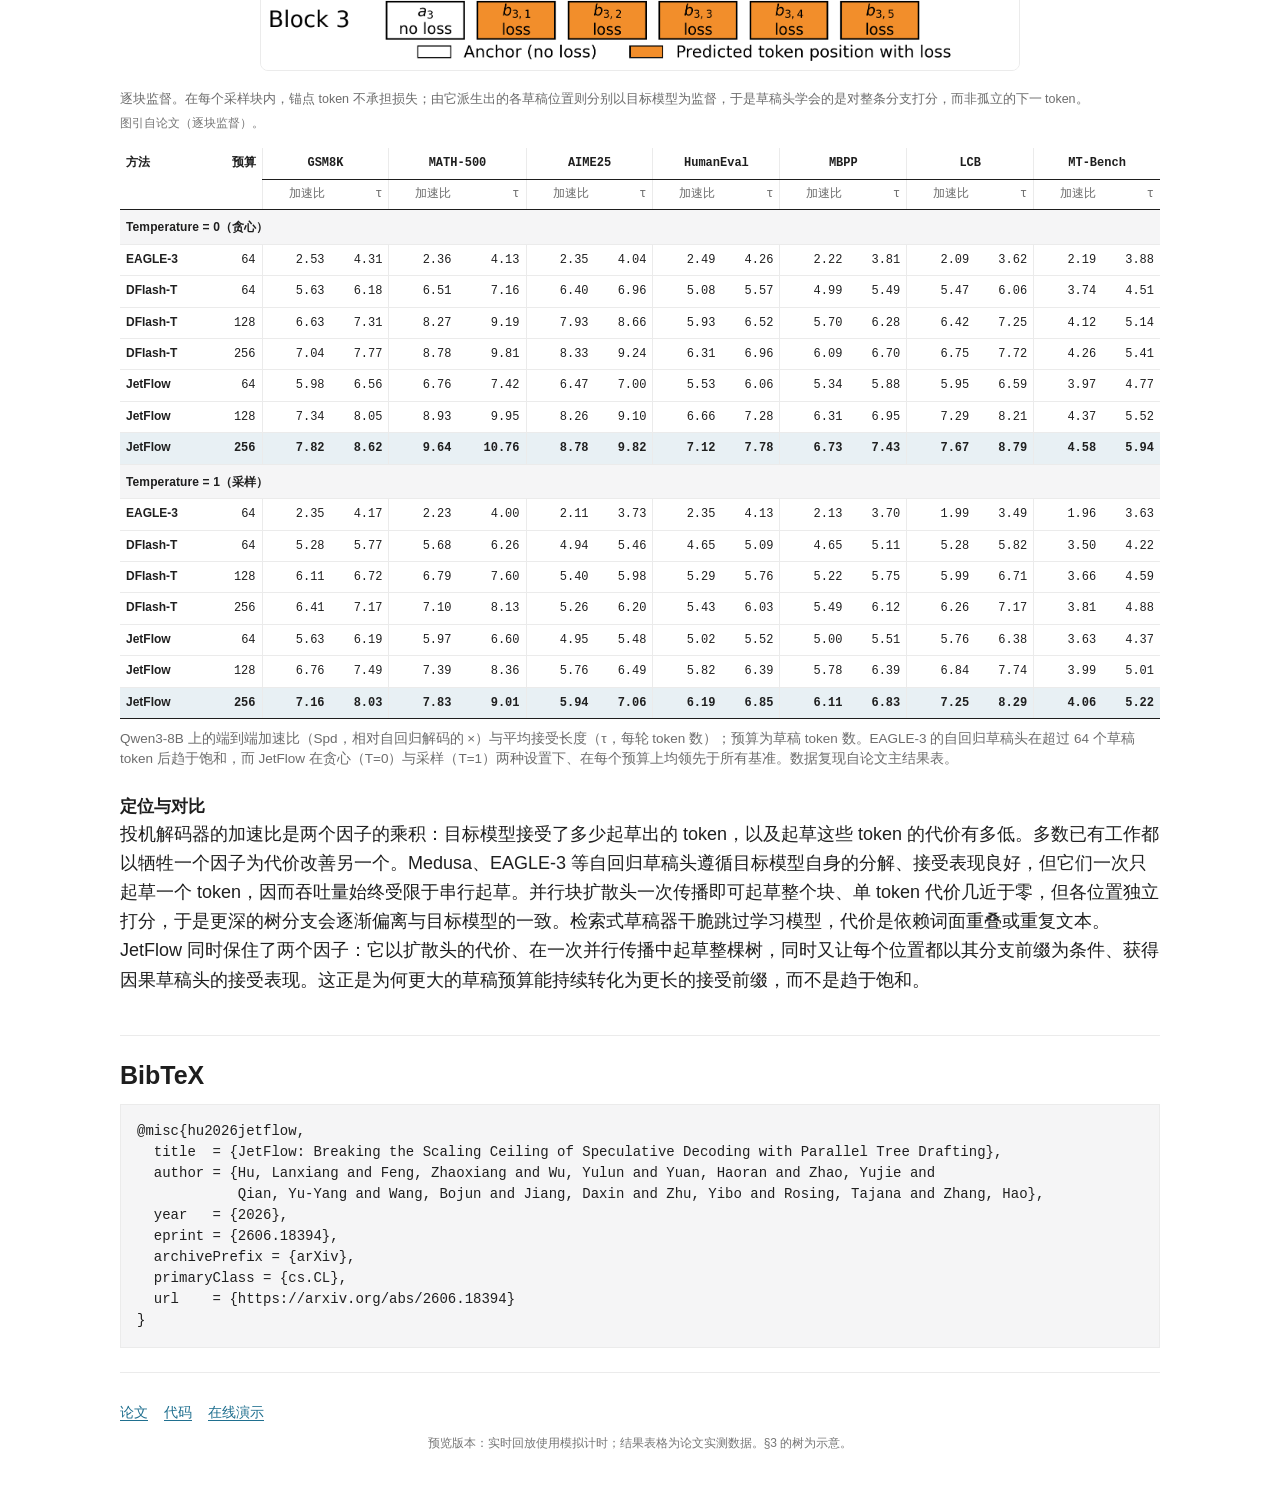
==== commit 0a14f157: "Update JetFlow preview" ====
--- a/index.zh.html
+++ b/index.zh.html
@@ -6,14 +6,18 @@
   <meta name="color-scheme" content="light dark">
   <title>JetFlow：并行树形草稿</title>
   <meta name="description" content="JetFlow：以并行树形草稿突破投机解码的扩展上限。论文中的实时解码回放与实验结果。">
+  <link rel="alternate" hreflang="en" href="index.html">
+  <link rel="alternate" hreflang="zh-CN" href="index.zh.html">
   <link rel="stylesheet" href="site.css">
   <script>window.JF_LANG="zh";window.JF_TREE_ZH={"copy": {"draft": "JetFlow 在一次前向传播中起草整棵树，在每个位置都保留排名靠前的若干续写——在当前文本的上方与下方都保留——而不仅仅是最可能的那一个。", "verify": "目标模型在一次前向传播中验证整棵树，保留最长的匹配前缀（含两个非贪心选择），并把自己的下一个 token 作为额外赠送 token 补上。"}, "readout": {"draft": "最优先起草 · 在每一步保留排名靠前的若干续写", "verify": "接受 10 + 1 个赠送 token · 2 个非贪心选择（\"told\"、\"is\"）胜过草稿头的首选而被采纳"}};</script>
 </head>
 <body>
   <script>
     (function () {
-      // default to light (white); only honour an explicit user toggle
-      if (localStorage.getItem("jf-theme") === "dark") document.body.classList.add("dark");
+      // honour an explicit user choice; otherwise follow the OS colour scheme
+      var stored = localStorage.getItem("jf-theme");
+      var osDark = window.matchMedia && window.matchMedia("(prefers-color-scheme: dark)").matches;
+      if (stored === "dark" || (!stored && osDark)) document.body.classList.add("dark");
     })();
   </script>
 
@@ -22,7 +26,7 @@
       <a class="brand" href="https://haoailab.com/" title="Hao AI Lab @ UCSD">Hao AI Lab · UC San Diego</a>
       <div class="topbar-tools">
         <a id="lang-toggle" class="lang-toggle" href="index.html" aria-label="Switch to English">EN</a>
-        <button id="theme-toggle" class="theme-toggle" type="button" aria-label="Toggle light/dark">
+        <button id="theme-toggle" class="theme-toggle" type="button" aria-label="Toggle light/dark" aria-pressed="false">
         <svg id="moon" xmlns="http://www.w3.org/2000/svg" viewBox="0 0 24 24" fill="none" stroke="currentColor" stroke-width="2" stroke-linecap="round" stroke-linejoin="round"><path d="M21 12.79A9 9 0 1111.21 3 7 7 0 0021 12.79z"/></svg>
         <svg id="sun" xmlns="http://www.w3.org/2000/svg" viewBox="0 0 24 24" fill="none" stroke="currentColor" stroke-width="2" stroke-linecap="round" stroke-linejoin="round"><circle cx="12" cy="12" r="5"/><line x1="12" y1="1" x2="12" y2="3"/><line x1="12" y1="21" x2="12" y2="23"/><line x1="4.22" y1="4.22" x2="5.64" y2="5.64"/><line x1="18.36" y1="18.36" x2="19.78" y2="19.78"/><line x1="1" y1="12" x2="3" y2="12"/><line x1="21" y1="12" x2="23" y2="12"/><line x1="4.22" y1="19.78" x2="5.64" y2="18.36"/><line x1="18.36" y1="5.64" x2="19.78" y2="4.22"/></svg>
       </button>
@@ -37,8 +41,8 @@
       </p>
       <p class="affiliations"><sup>1</sup>UC San Diego &nbsp; <sup>2</sup>Zhejiang University &nbsp; <sup>3</sup>UIUC &nbsp; <sup>4</sup>Nanjing University &nbsp; <sup>5</sup>StepFun</p>
       <nav class="resource-links" aria-label="Project resources">
-        <a href="#">[论文]</a>
-        <a href="https://github.com/snyhlxde1/parallel-tree-decoding">[代码]</a>
+        <a href="https://arxiv.org/abs/2606.18394">[论文]</a>
+        <a href="https://github.com/hao-ai-lab/JetFlow">[代码]</a>
         <a href="#bibtex">[BibTeX]</a>
       </nav>
     </header>
@@ -167,7 +171,7 @@
       <p class="sec-eyebrow">服务</p>
       <h2>推理引擎</h2>
       <p>
-        JetFlow 运行在自带的独立推理引擎之上，不依赖任何外部服务栈。它以 nano-vLLM 的极简理念为起点，但在此之外是一套完全独立的引擎。目标模型在树形注意力掩码（tree-attention mask）下一次前向传播即可验证投机树的全部节点，且接受规则在构造上即为无损，因此在无损计算下，所报告的加速比与平均接受长度不随硬件而变。一个融合的 SM90 分页 FlashAttention 核函数（NVIDIA CuTe DSL）在注意力内部施加树形掩码，无需为每个请求物化一个稠密掩码。
+        JetFlow 运行在自带的独立推理引擎之上，不依赖任何外部服务栈。它以 nano-vLLM 的极简理念为起点，但在此之外是一套完全独立的引擎。目标模型在树形注意力掩码（tree-attention mask）下一次前向传播即可验证投机树的全部节点，且接受规则在构造上即为无损，精确保留目标模型的输出。因此平均接受长度取决于模型与草稿树，而非硬件；端到端加速比与吞吐量则取决于 GPU 的算力与带宽。一个融合的 SM90 分页 FlashAttention 核函数（NVIDIA CuTe DSL）在注意力内部施加树形掩码，无需为每个请求物化一个稠密掩码。
       </p>
 
       <div class="hero-tps">
@@ -274,18 +278,21 @@
     <!-- ===================== BIBTEX ===================== -->
     <section class="section bib-section" id="bibtex">
       <h2>BibTeX</h2>
-      <pre><code>@inproceedings{jetflow2026,
+      <pre><code>@misc{hu2026jetflow,
   title  = {JetFlow: Breaking the Scaling Ceiling of Speculative Decoding with Parallel Tree Drafting},
   author = {Hu, Lanxiang and Feng, Zhaoxiang and Wu, Yulun and Yuan, Haoran and Zhao, Yujie and
             Qian, Yu-Yang and Wang, Bojun and Jiang, Daxin and Zhu, Yibo and Rosing, Tajana and Zhang, Hao},
   year   = {2026},
-  note   = {Preprint}
+  eprint = {2606.18394},
+  archivePrefix = {arXiv},
+  primaryClass = {cs.CL},
+  url    = {https://arxiv.org/abs/2606.18394}
 }</code></pre>
     </section>
 
     <footer class="footer">
-      <a href="#">论文</a>
-      <a href="https://github.com/snyhlxde1/parallel-tree-decoding">代码</a>
+      <a href="https://arxiv.org/abs/2606.18394">论文</a>
+      <a href="https://github.com/hao-ai-lab/JetFlow">代码</a>
       <a href="#demo">在线演示</a>
     </footer>
       <p class="preview-note" style="text-align:center; font:12px/1.6 var(--sans); color:var(--faint); margin:10px 0 0;">预览版本：实时回放使用模拟计时；结果表格为论文实测数据。§3 的树为示意。</p>
@@ -293,7 +300,8 @@
   </main>
 
   <script>
-    window.PTD_DEMO_AUTOSTART = true;   /* demo autoplays on load */
+    /* autoplay on load, unless the visitor asked for reduced motion */
+    window.PTD_DEMO_AUTOSTART = !(window.matchMedia && window.matchMedia("(prefers-reduced-motion: reduce)").matches);
     window.PTD_DEMO_LANES = window.PTD_DEMO_LANES || [];
   </script>
   <script src="lane_ar_hf.js"></script>
@@ -334,9 +342,12 @@
     (function () {
       var btn = document.getElementById("theme-toggle");
       if (!btn) return;
+      var sync = function () { btn.setAttribute("aria-pressed", document.body.classList.contains("dark") ? "true" : "false"); };
+      sync();
       btn.addEventListener("click", function () {
         document.body.classList.toggle("dark");
         localStorage.setItem("jf-theme", document.body.classList.contains("dark") ? "dark" : "light");
+        sync();
       });
     })();
   </script>
--- a/site.css
+++ b/site.css
@@ -8,7 +8,7 @@
   --ink: #1f1f1f;          /* body text (PaperMod --content) */
   --primary: #1e1e1e;      /* headings (PaperMod --primary) */
   --muted: #6c6c6c;        /* PaperMod --secondary */
-  --faint: #9a9a9a;
+  --faint: #767676;        /* AA contrast (4.5:1 on white) for source/honesty notes */
   --rule: #ebebeb;         /* PaperMod --border */
   --rule-strong: #d6d6d6;  /* PaperMod --tertiary */
   --accent: #1f6f8f;       /* one restrained teal accent (links / active tabs) */
@@ -27,8 +27,8 @@
   --scope-warn: #d7aa5d;
   --scope-bad: #d47a72;
   /* PaperMod is all system-sans; --serif aliases the same stack (no web fonts) */
-  --sans: -apple-system, BlinkMacSystemFont, "Segoe UI", Roboto, Oxygen, Ubuntu, Cantarell, "Open Sans", "Helvetica Neue", sans-serif;
-  --serif: -apple-system, BlinkMacSystemFont, "Segoe UI", Roboto, Oxygen, Ubuntu, Cantarell, "Open Sans", "Helvetica Neue", sans-serif;
+  --sans: -apple-system, BlinkMacSystemFont, "Segoe UI", Roboto, Oxygen, Ubuntu, Cantarell, "Open Sans", "Helvetica Neue", "PingFang SC", "Hiragino Sans GB", "Microsoft YaHei", "Noto Sans CJK SC", sans-serif;
+  --serif: -apple-system, BlinkMacSystemFont, "Segoe UI", Roboto, Oxygen, Ubuntu, Cantarell, "Open Sans", "Helvetica Neue", "PingFang SC", "Hiragino Sans GB", "Microsoft YaHei", "Noto Sans CJK SC", sans-serif;
   --mono: ui-monospace, "SF Mono", Menlo, Monaco, "Cascadia Code", "Roboto Mono", monospace;
   --maxw: 1040px;     /* ONE width shared by the demo, text, and tables */
   --measure: 1040px;  /* text shares the demo width (no breakout) */
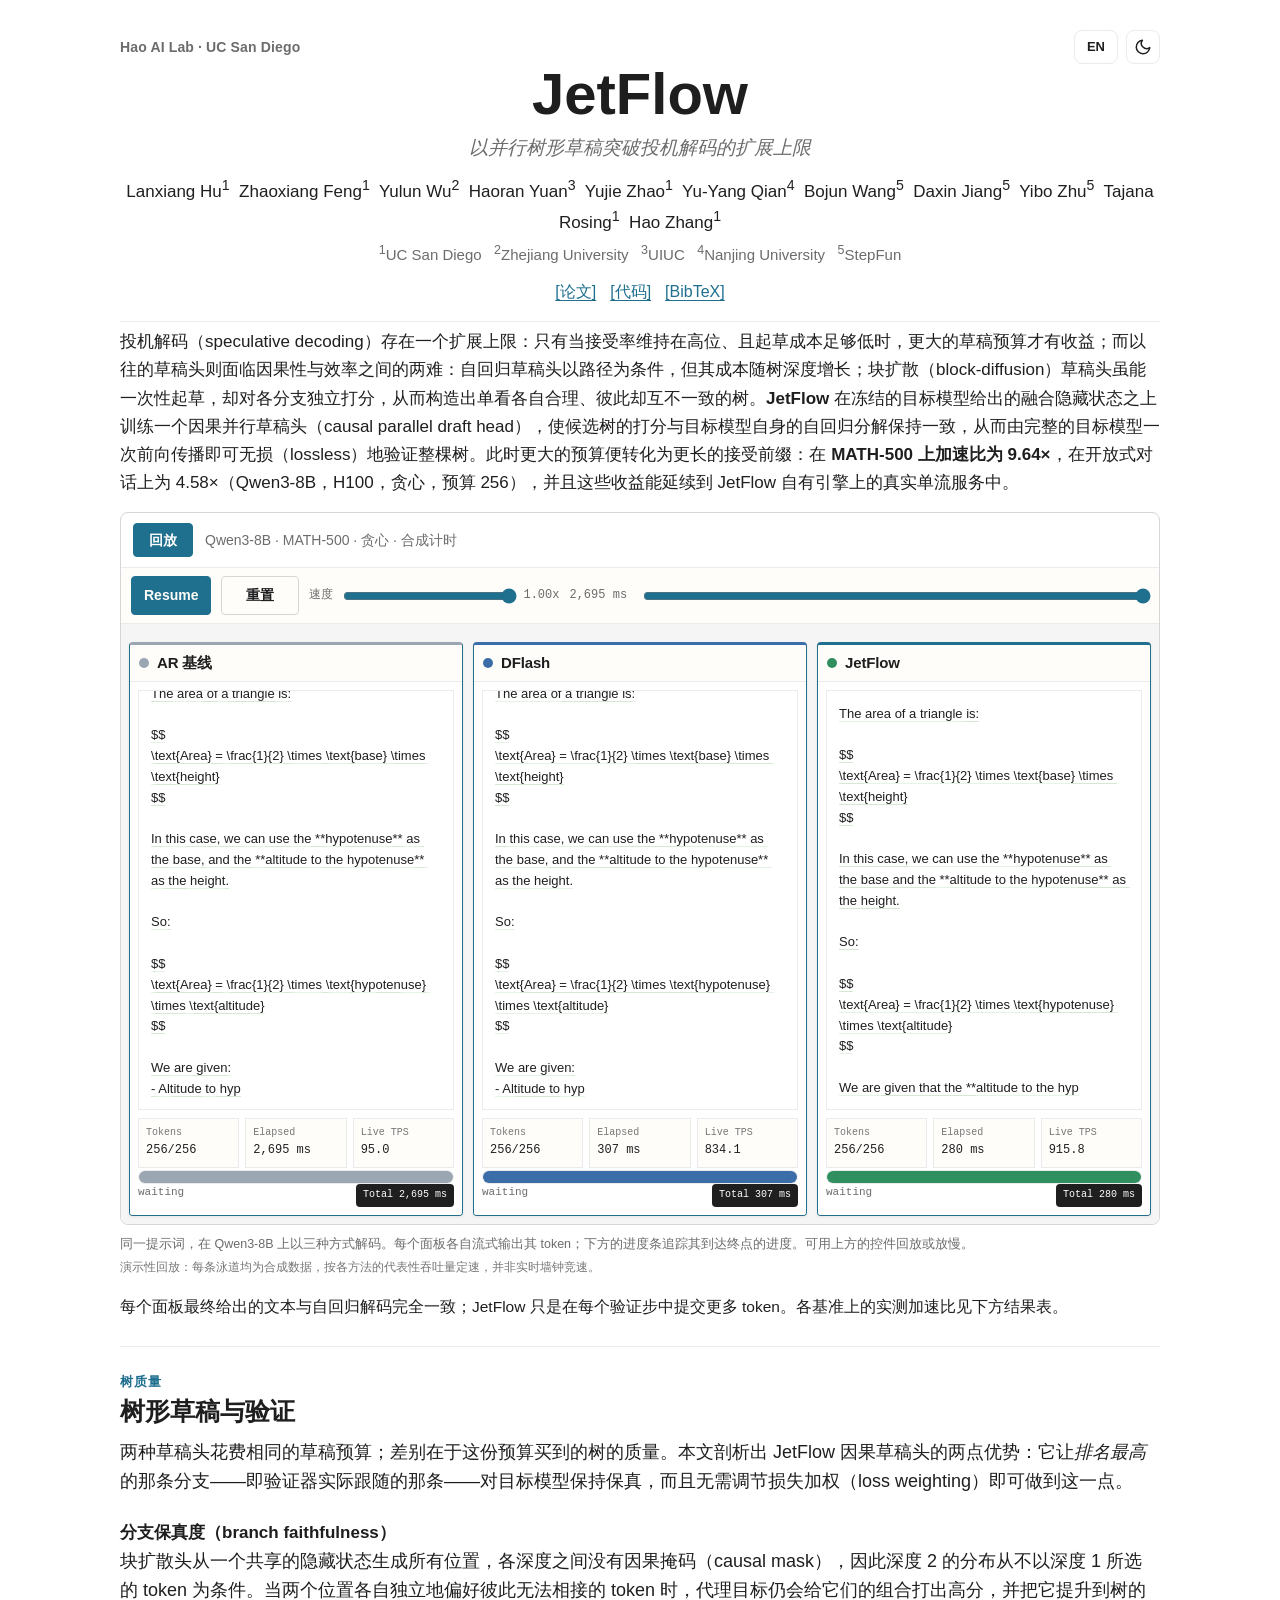
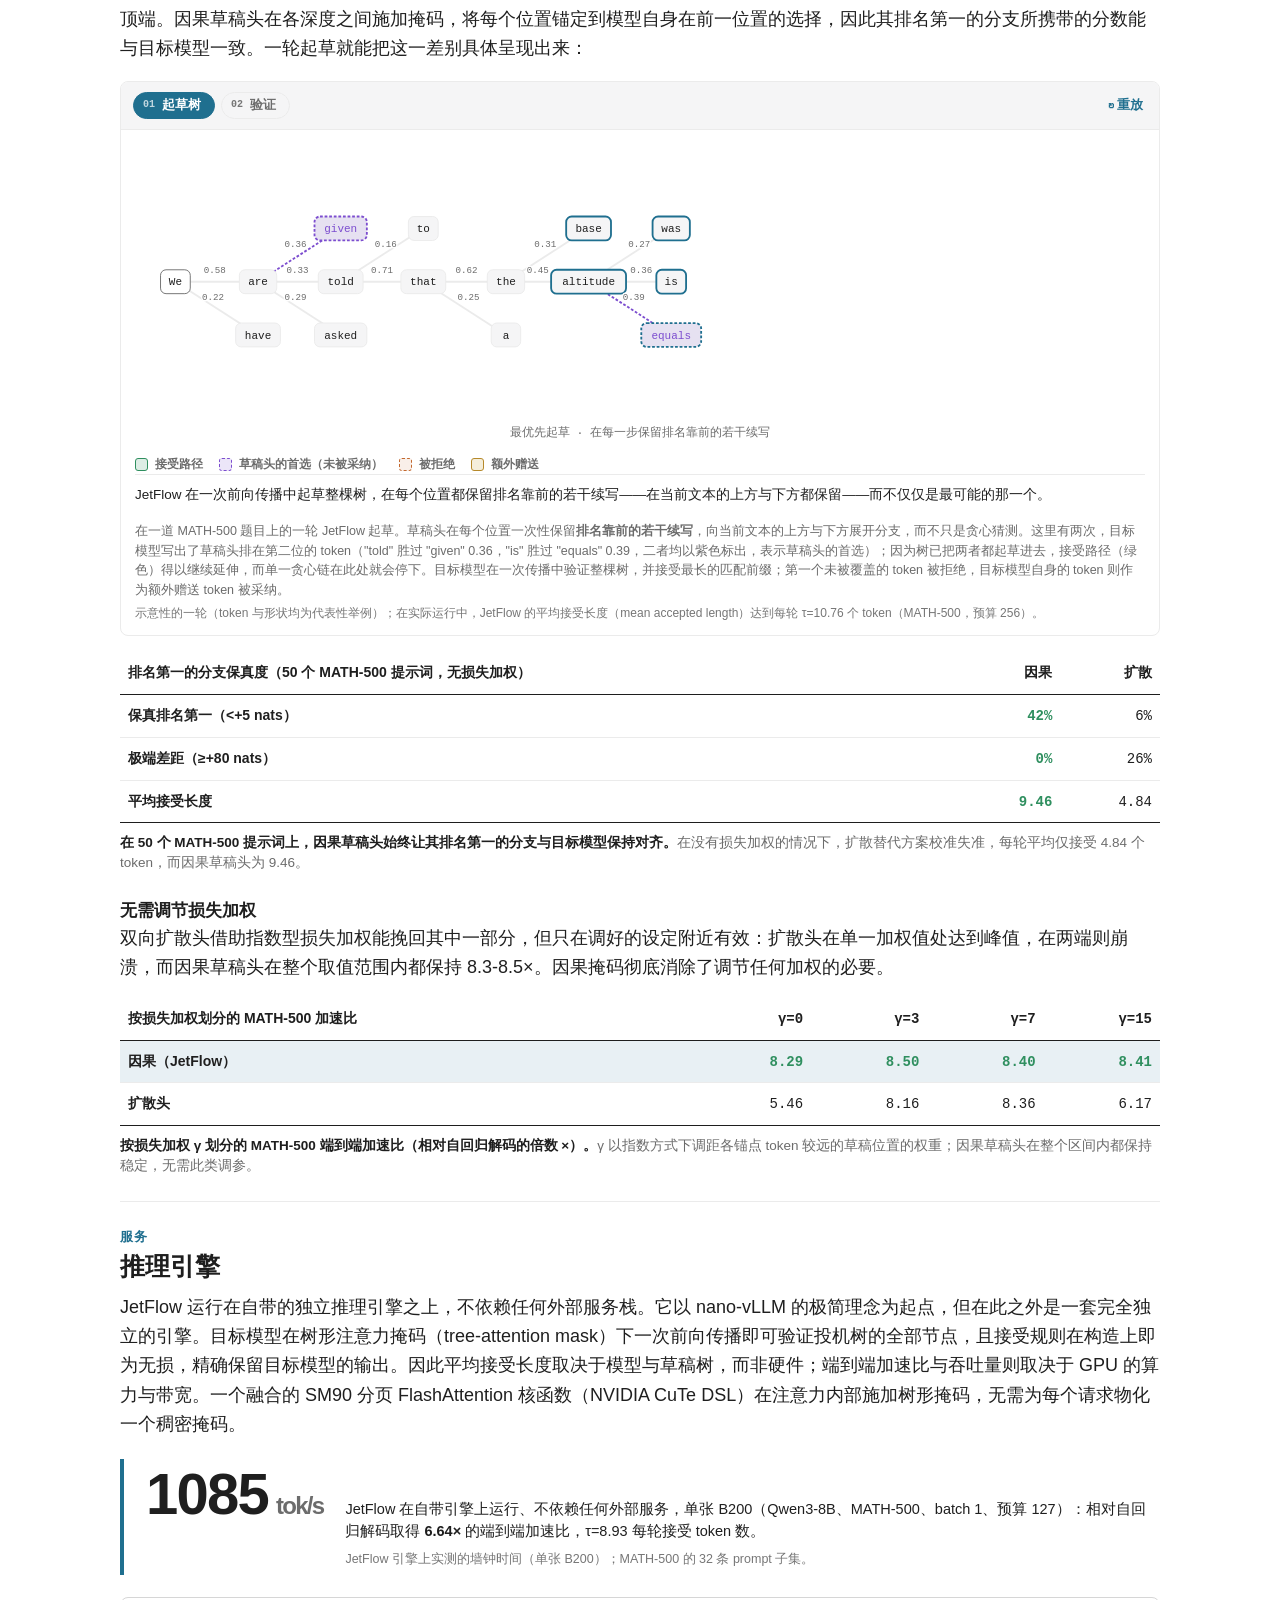
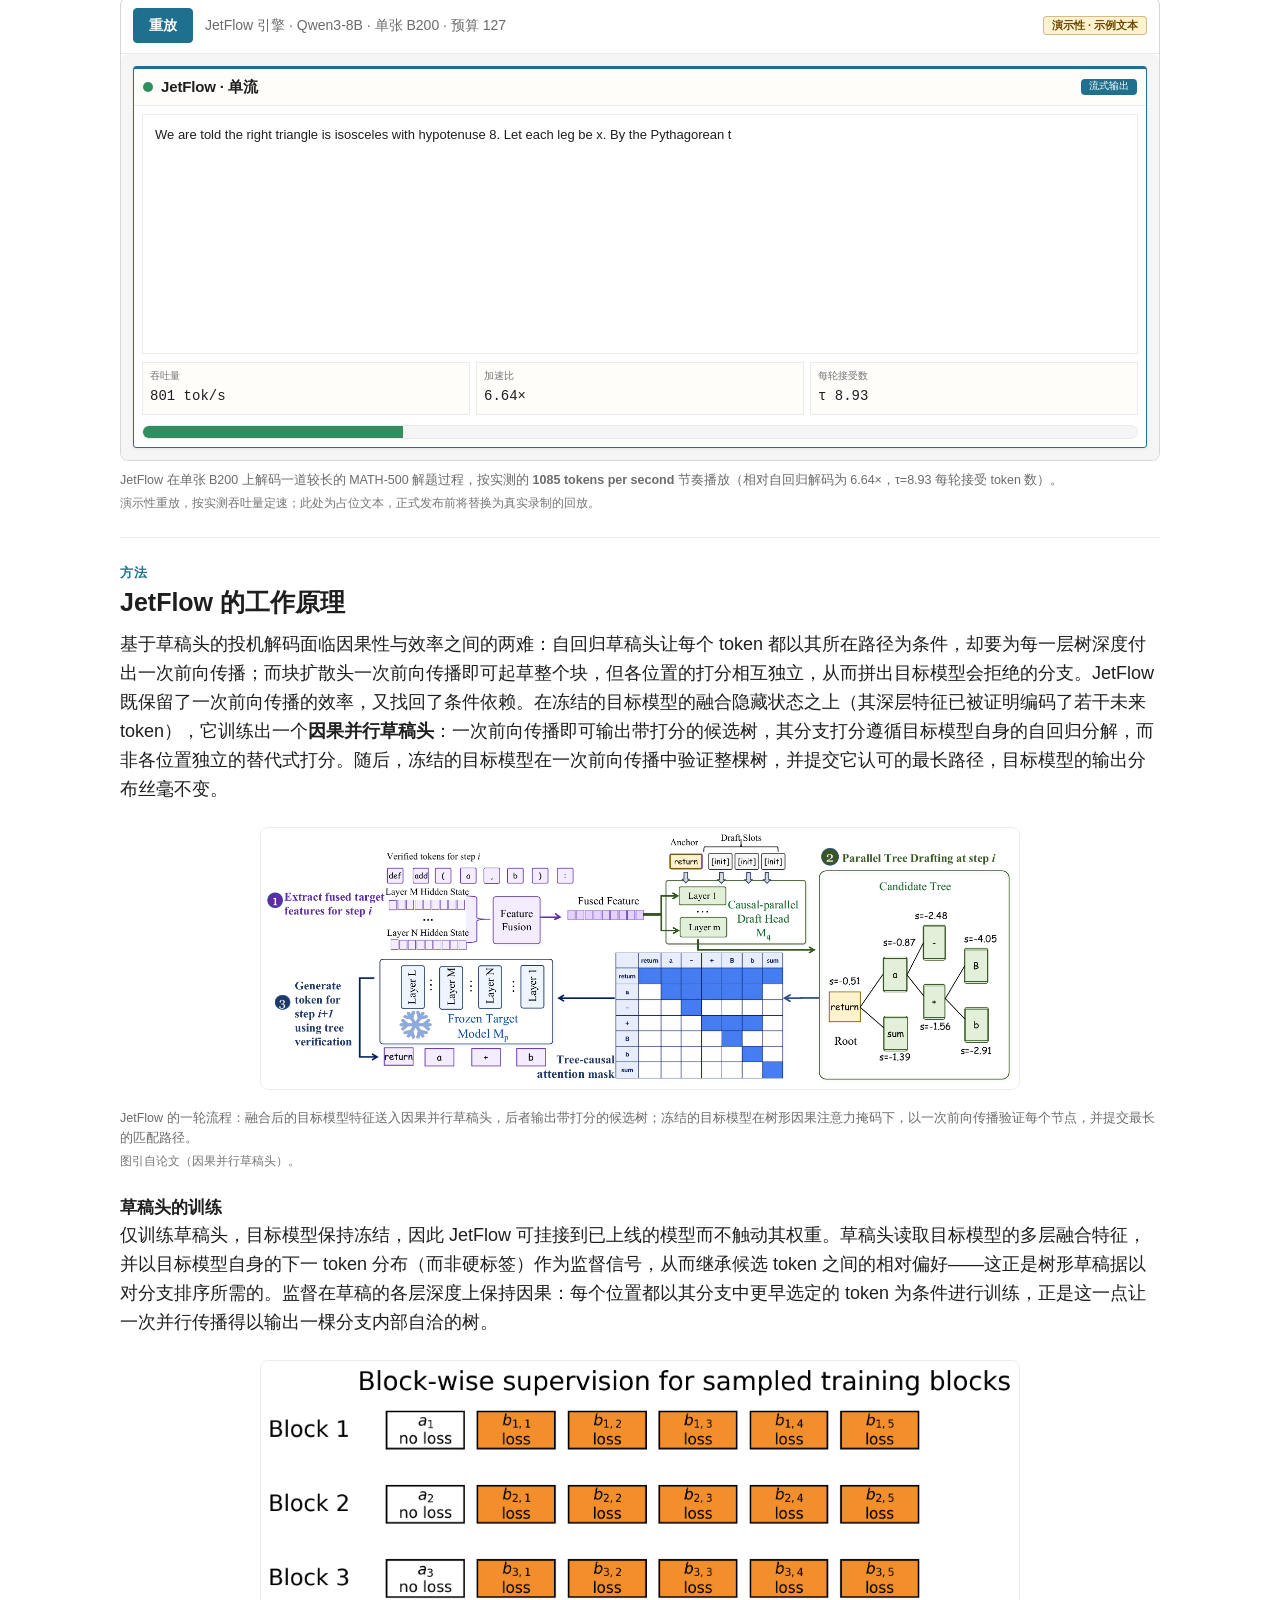
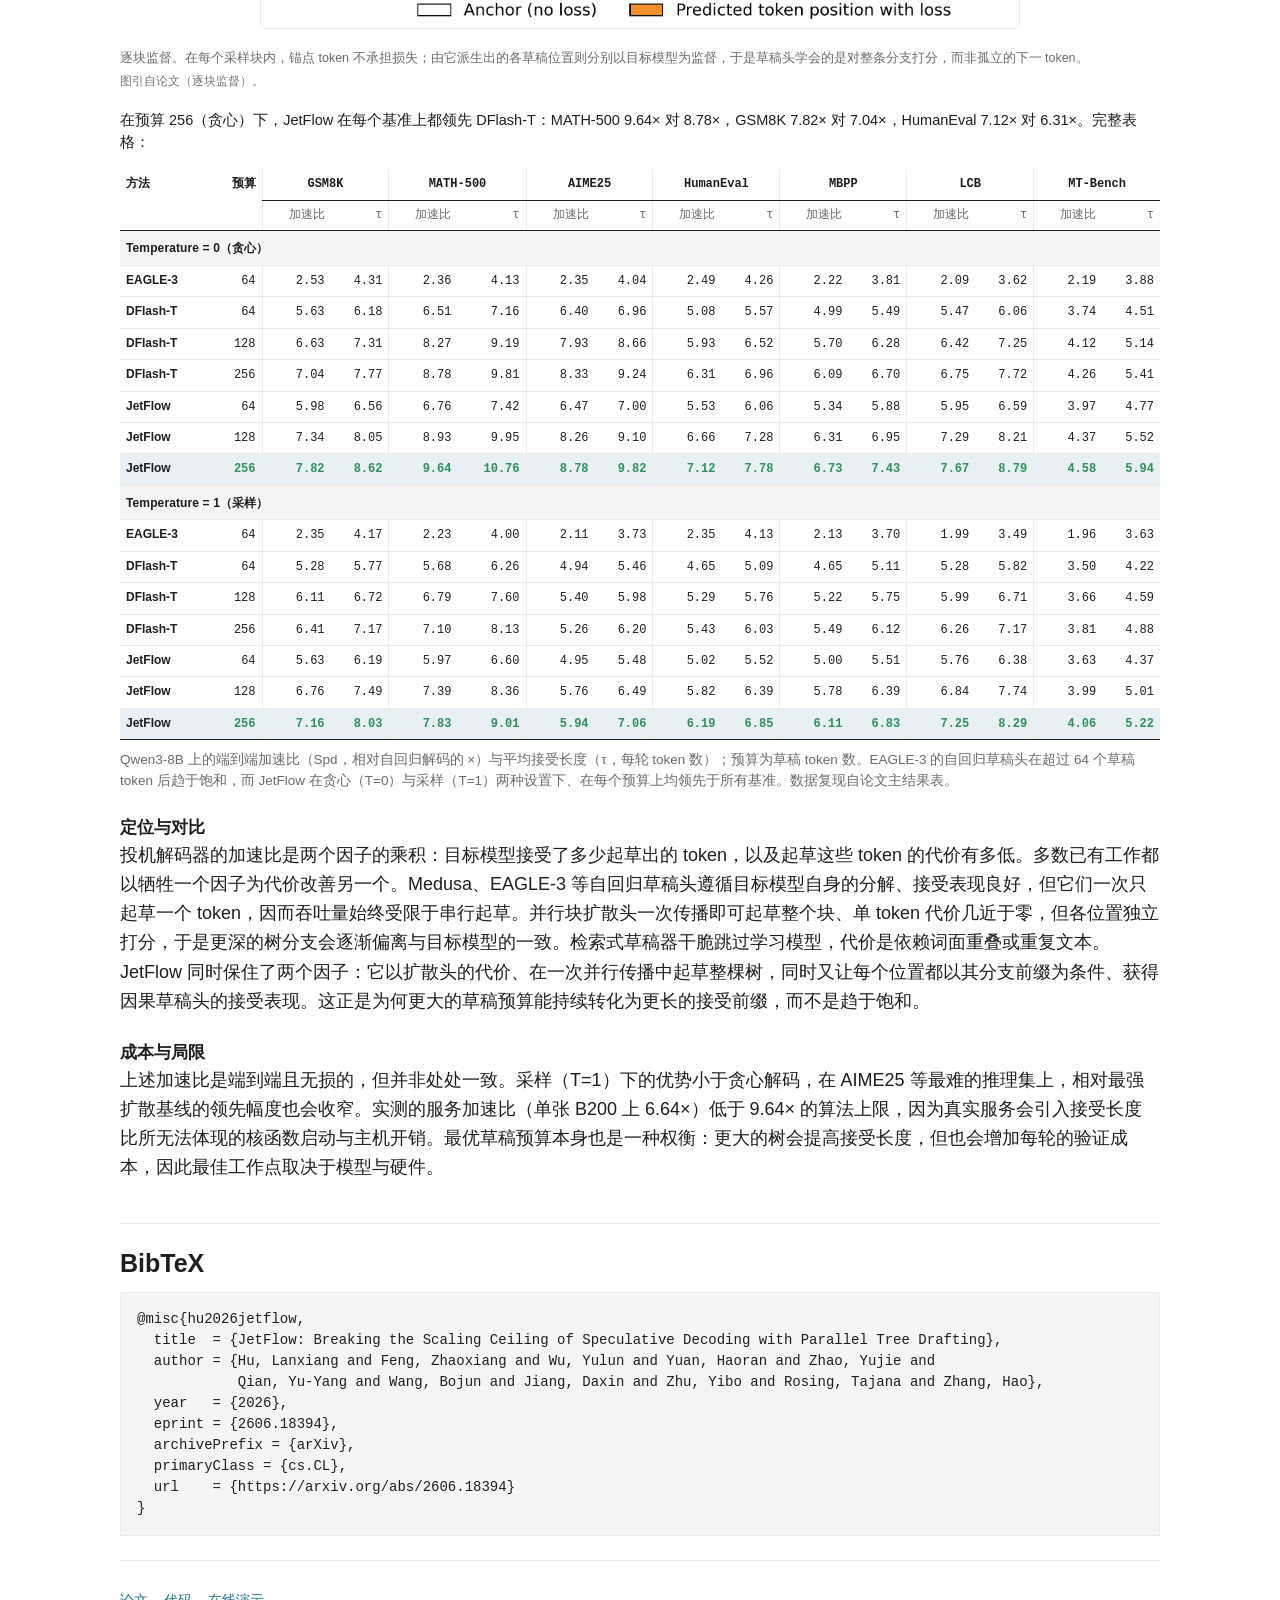
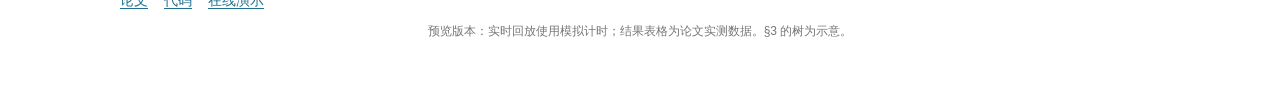
==== commit af7eb7bd: "Update JetFlow preview" ====
--- a/index.zh.html
+++ b/index.zh.html
@@ -26,7 +26,7 @@
       <a class="brand" href="https://haoailab.com/" title="Hao AI Lab @ UCSD">Hao AI Lab · UC San Diego</a>
       <div class="topbar-tools">
         <a id="lang-toggle" class="lang-toggle" href="index.html" aria-label="Switch to English">EN</a>
-        <button id="theme-toggle" class="theme-toggle" type="button" aria-label="Toggle light/dark" aria-pressed="false">
+        <button id="theme-toggle" class="theme-toggle" type="button" aria-label="切换浅色/深色" aria-pressed="false">
         <svg id="moon" xmlns="http://www.w3.org/2000/svg" viewBox="0 0 24 24" fill="none" stroke="currentColor" stroke-width="2" stroke-linecap="round" stroke-linejoin="round"><path d="M21 12.79A9 9 0 1111.21 3 7 7 0 0021 12.79z"/></svg>
         <svg id="sun" xmlns="http://www.w3.org/2000/svg" viewBox="0 0 24 24" fill="none" stroke="currentColor" stroke-width="2" stroke-linecap="round" stroke-linejoin="round"><circle cx="12" cy="12" r="5"/><line x1="12" y1="1" x2="12" y2="3"/><line x1="12" y1="21" x2="12" y2="23"/><line x1="4.22" y1="4.22" x2="5.64" y2="5.64"/><line x1="18.36" y1="18.36" x2="19.78" y2="19.78"/><line x1="1" y1="12" x2="3" y2="12"/><line x1="21" y1="12" x2="23" y2="12"/><line x1="4.22" y1="19.78" x2="5.64" y2="18.36"/><line x1="18.36" y1="5.64" x2="19.78" y2="4.22"/></svg>
       </button>
@@ -40,7 +40,7 @@
         Lanxiang Hu<sup>1</sup>&nbsp; Zhaoxiang Feng<sup>1</sup>&nbsp; Yulun Wu<sup>2</sup>&nbsp; Haoran Yuan<sup>3</sup>&nbsp; Yujie Zhao<sup>1</sup>&nbsp; Yu-Yang Qian<sup>4</sup>&nbsp; Bojun Wang<sup>5</sup>&nbsp; Daxin Jiang<sup>5</sup>&nbsp; Yibo Zhu<sup>5</sup>&nbsp; Tajana Rosing<sup>1</sup>&nbsp; Hao Zhang<sup>1</sup>
       </p>
       <p class="affiliations"><sup>1</sup>UC San Diego &nbsp; <sup>2</sup>Zhejiang University &nbsp; <sup>3</sup>UIUC &nbsp; <sup>4</sup>Nanjing University &nbsp; <sup>5</sup>StepFun</p>
-      <nav class="resource-links" aria-label="Project resources">
+      <nav class="resource-links" aria-label="项目资源">
         <a href="https://arxiv.org/abs/2606.18394">[论文]</a>
         <a href="https://github.com/hao-ai-lab/JetFlow">[代码]</a>
         <a href="#bibtex">[BibTeX]</a>
@@ -48,7 +48,7 @@
     </header>
 
     <p class="lead">
-      投机解码（speculative decoding）存在一个扩展上限：只有当接受率维持在高位、且起草成本足够低时，更大的草稿预算才有收益；而以往的草稿头则面临因果性与效率之间的两难：自回归草稿头以路径为条件，但其成本随树深度增长；块扩散（block-diffusion）草稿头虽能一次性起草，却对各分支独立打分，从而构造出单看各自合理、彼此却互不一致的树。<strong>JetFlow</strong> 在冻结的目标模型给出的融合隐藏状态之上训练一个因果并行草稿头（causal parallel draft head），使候选树的打分与目标模型自身的自回归分解保持一致，从而由完整的目标模型一次前向传播即可无损（lossless）地验证整棵树。此时更大的预算便转化为更长的接受前缀：在 <strong>MATH-500 上加速比可达 9.64&times;</strong>，在开放式对话上达到 4.58&times;（Qwen3-8B，H100），并且这些收益能延续到 JetFlow 自有引擎上的真实单流服务中。
+      投机解码（speculative decoding）存在一个扩展上限：只有当接受率维持在高位、且起草成本足够低时，更大的草稿预算才有收益；而以往的草稿头则面临因果性与效率之间的两难：自回归草稿头以路径为条件，但其成本随树深度增长；块扩散（block-diffusion）草稿头虽能一次性起草，却对各分支独立打分，从而构造出单看各自合理、彼此却互不一致的树。<strong>JetFlow</strong> 在冻结的目标模型给出的融合隐藏状态之上训练一个因果并行草稿头（causal parallel draft head），使候选树的打分与目标模型自身的自回归分解保持一致，从而由完整的目标模型一次前向传播即可无损（lossless）地验证整棵树。此时更大的预算便转化为更长的接受前缀：在 <strong>MATH-500 上加速比为 9.64&times;</strong>，在开放式对话上为 4.58&times;（Qwen3-8B，H100，贪心，预算 256），并且这些收益能延续到 JetFlow 自有引擎上的真实单流服务中。
     </p>
 
     <!-- ===================== DEMO FIRST (autoplay) ===================== -->
@@ -60,28 +60,28 @@
             <span class="metric-line" data-race-caption></span>
             <span class="run-state" hidden><span data-run-state></span> <span data-clock-label></span></span>
           </div>
-          <div class="player-shell" aria-label="Live decoding replay">
+          <div class="player-shell" aria-label="实时解码回放">
             <div class="app-shell">
               <header class="hero player-internal-hero" hidden>
                 <div><p class="eyebrow">JetFlow replay</p><h1>Parallel tree decoding replay</h1></div>
                 <div class="hero-stats" id="heroStats" aria-live="polite"></div>
               </header>
-              <section class="controls" aria-label="Playback controls">
-                <button id="playToggle" class="control-button" type="button" aria-label="Pause playback">暂停</button>
-                <button id="resetButton" class="control-button secondary" type="button" aria-label="Reset playback">重置</button>
+              <section class="controls" aria-label="播放控制">
+                <button id="playToggle" class="control-button" type="button" aria-label="暂停播放">暂停</button>
+                <button id="resetButton" class="control-button secondary" type="button" aria-label="重置播放">重置</button>
                 <label class="speed-control" for="speedRange"><span>速度</span><input id="speedRange" type="range" min="0.1" max="1" step="0.05" value="1"><output id="speedValue" for="speedRange">1.00x</output></label>
                 <label class="scrub-control" for="scrubRange"><span id="clockReadout">0 ms</span><input id="scrubRange" type="range" min="0" max="1" step="1" value="0"></label>
               </section>
               <div id="syntheticWatermark" class="watermark" hidden></div>
               <main class="player-main">
                 <section class="player-lanes">
-                  <div class="race-panel" aria-label="Race progress">
+                  <div class="race-panel" aria-label="竞速进度">
                     <div class="race-title"><span>Race bar</span><span id="raceSummary"></span></div>
                     <div id="raceBars" class="race-bars"></div>
                   </div>
                   <div id="laneGrid" class="lane-grid" aria-live="polite"></div>
                 </section>
-                <aside class="tree-panel" aria-label="JetFlow tree panel" hidden>
+                <aside class="tree-panel" aria-label="JetFlow 树面板" hidden>
                   <div class="tree-panel-head"><div><p class="eyebrow">TreePanel</p><h2>Return Stroke</h2></div><span id="treeTimingBadge" class="timing-badge">waiting</span></div>
                   <div id="treePanel"></div>
                 </aside>
@@ -98,7 +98,7 @@
       <p class="result-plate" data-result-plate hidden></p>
 
       <p class="demo-note">
-        每个面板输出的 token 与自回归解码完全一致——经目标模型验证而非近似得到，而 JetFlow 在 MATH-500 上端到端可达 <strong>9.64&times; 加速</strong>（Qwen3-8B，H100，贪心），在同等预算下领先最强的扩散头基线。
+        每个面板最终给出的文本与自回归解码完全一致；JetFlow 只是在每个验证步中提交更多 token。各基准上的实测加速比见下方结果表。
       </p>
     </section>
 
@@ -117,19 +117,19 @@
 
       <figure class="treebuild" id="treewalk" data-stage="draft" data-head="jetflow">
         <div class="tb-toolbar">
-          <div class="tb-stages" role="group" aria-label="Stages">
+          <div class="tb-stages" role="group" aria-label="阶段">
             <button class="tb-stage" type="button" data-go="draft"><span class="tb-si">01</span> 起草树</button>
             <button class="tb-stage" type="button" data-go="verify"><span class="tb-si">02</span> 验证</button>
           </div>
           <div class="tb-right">
-            <button class="tb-replay" type="button" data-replay aria-label="Replay">↻ 重放</button>
+            <button class="tb-replay" type="button" data-replay aria-label="重放">↻ 重放</button>
           </div>
         </div>
         <div class="tb-frame">
           <div class="tb-canvas"></div>
           <div class="tb-readout" data-tb-readout></div>
         </div>
-        <ul class="tb-legend" aria-label="Tree colour key">
+        <ul class="tb-legend" aria-label="树配色图例">
           <li><i class="sw sw-acc"></i>接受路径</li>
           <li><i class="sw sw-dtop"></i>草稿头的首选（未被采纳）</li>
           <li><i class="sw sw-rej"></i>被拒绝</li>
@@ -187,6 +187,7 @@
           <div class="figure-toolbar">
             <button class="run-button" id="engineRunButton" type="button">重放</button>
             <span class="metric-line">JetFlow 引擎 · Qwen3-8B · 单张 B200 · 预算 127</span>
+            <span class="illus-badge">演示性 · 示例文本</span>
           </div>
           <div class="player-shell">
             <div class="ed-stage">
@@ -223,7 +224,7 @@
       </p>
 
       <figure class="fig paperfig">
-        <img src="figures/arch_causal_head.png" alt="JetFlow architecture: feature fusion, causal-parallel draft head producing a scored candidate tree, and frozen target verification under a tree-causal attention mask.">
+        <img src="figures/arch_causal_head.png" alt="JetFlow 架构：特征融合、因果并行草稿头生成带打分的候选树，以及冻结的目标模型在树形因果注意力掩码下的验证。">
         <figcaption class="cap">
           JetFlow 的一轮流程：融合后的目标模型特征送入因果并行草稿头，后者输出带打分的候选树；冻结的目标模型在树形因果注意力掩码下，以一次前向传播验证每个节点，并提交最长的匹配路径。<span class="src">图引自论文（因果并行草稿头）。</span>
         </figcaption>
@@ -235,12 +236,15 @@
       </p>
 
       <figure class="fig paperfig">
-        <img src="figures/training_supervision.png" alt="Block-wise training supervision: within each sampled block the anchor token carries no loss while the predicted draft positions are each supervised against the target.">
+        <img src="figures/training_supervision.png" alt="块级训练监督：在每个采样块内，锚点 token 不计损失，而预测的草稿位置各自以目标模型为监督。">
         <figcaption class="cap">
           逐块监督。在每个采样块内，锚点 token 不承担损失；由它派生出的各草稿位置则分别以目标模型为监督，于是草稿头学会的是对整条分支打分，而非孤立的下一 token。<span class="src">图引自论文（逐块监督）。</span>
         </figcaption>
       </figure>
 
+      <p class="table-summary">
+        在预算 256（贪心）下，JetFlow 在每个基准上都领先 DFlash-T：MATH-500 9.64&times; 对 8.78&times;，GSM8K 7.82&times; 对 7.04&times;，HumanEval 7.12&times; 对 6.31&times;。完整表格：
+      </p>
       <div class="table-scroll">
       <table class="dtable wide">
         <thead>
@@ -273,6 +277,11 @@
       <p>
         投机解码器的加速比是两个因子的乘积：目标模型接受了多少起草出的 token，以及起草这些 token 的代价有多低。多数已有工作都以牺牲一个因子为代价改善另一个。Medusa、EAGLE-3 等自回归草稿头遵循目标模型自身的分解、接受表现良好，但它们一次只起草一个 token，因而吞吐量始终受限于串行起草。并行块扩散头一次传播即可起草整个块、单 token 代价几近于零，但各位置独立打分，于是更深的树分支会逐渐偏离与目标模型的一致。检索式草稿器干脆跳过学习模型，代价是依赖词面重叠或重复文本。JetFlow 同时保住了两个因子：它以扩散头的代价、在一次并行传播中起草整棵树，同时又让每个位置都以其分支前缀为条件、获得因果草稿头的接受表现。这正是为何更大的草稿预算能持续转化为更长的接受前缀，而不是趋于饱和。
       </p>
+
+      <h3 class="subhead">成本与局限</h3>
+      <p>
+        上述加速比是端到端且无损的，但并非处处一致。采样（T=1）下的优势小于贪心解码，在 AIME25 等最难的推理集上，相对最强扩散基线的领先幅度也会收窄。实测的服务加速比（单张 B200 上 6.64&times;）低于 9.64&times; 的算法上限，因为真实服务会引入接受长度比所无法体现的核函数启动与主机开销。最优草稿预算本身也是一种权衡：更大的树会提高接受长度，但也会增加每轮的验证成本，因此最佳工作点取决于模型与硬件。
+      </p>
     </section>
 
     <!-- ===================== BIBTEX ===================== -->
@@ -305,7 +314,6 @@
     window.PTD_DEMO_LANES = window.PTD_DEMO_LANES || [];
   </script>
   <script src="lane_ar_hf.js"></script>
-  <script src="lane_vllm_ar.js"></script>
   <script src="lane_dflash.js"></script>
   <script src="lane_ptd.js"></script>
   <script>
@@ -333,7 +341,7 @@
           if (TITLES[m]) el.textContent = TITLES[m];
         });
         var cap = document.querySelector("[data-race-caption]");
-        if (cap) cap.textContent = "Qwen3-8B · MATH-500 · 贪心";
+        if (cap) cap.textContent = "Qwen3-8B · MATH-500 · 贪心 · 合成计时";
       }, 80);
     })();
   </script>
--- a/site.css
+++ b/site.css
@@ -1605,7 +1605,7 @@
   border-left: 4px solid var(--accent); padding: 6px 0 6px 22px;
 }
 .ht-num {
-  font: 700 clamp(56px, 8vw, 78px)/1 var(--sans); color: var(--ink);
+  font: 700 clamp(40px, 6vw, 58px)/1 var(--sans); color: var(--ink);
   letter-spacing: -0.03em; font-variant-numeric: tabular-nums; white-space: nowrap;
 }
 .ht-num .ht-unit { font-size: 24px; font-weight: 600; color: var(--muted); margin-left: 8px; }
@@ -1702,3 +1702,20 @@
 body.dark .player-shell .progress-track { background: var(--paper); border-color: var(--rule); }
 body.dark .player-shell .controls { background: var(--card); border-bottom-color: var(--rule); }
 body.dark .player-shell .lane-foot .finish-badge { background: var(--accent); color: #fff; }
+
+/* wide results table: pin the Method column so the row label survives the horizontal scroll */
+.dtable.wide thead tr:first-child th:first-child,
+.dtable.wide tbody th { position: sticky; left: 0; z-index: 2; background: var(--card); }
+.dtable.wide tr.grp th { background: var(--paper-soft); }
+
+/* headline (budget-256) JetFlow rows read green; a one-line summary ledes the table */
+.dtable.wide tr.hl td.num { color: var(--data-green); font-weight: 600; }
+.table-summary { max-width: var(--measure); margin: 18px 0 0; color: var(--ink); font-size: 14.5px; line-height: 1.55; }
+
+/* engine replay: an explicit "illustrative" badge in the toolbar (honesty marker) */
+.illus-badge {
+  display: inline-flex; align-items: center; justify-self: end; padding: 2px 8px;
+  border: 1px solid rgba(126, 83, 0, 0.35); border-radius: 4px;
+  background: #fff2cf; color: #6b4700; font: 600 11px/1.2 var(--sans); white-space: nowrap;
+}
+body.dark .illus-badge { background: rgba(215, 170, 93, 0.16); color: var(--scope-warn); border-color: rgba(215, 170, 93, 0.4); }
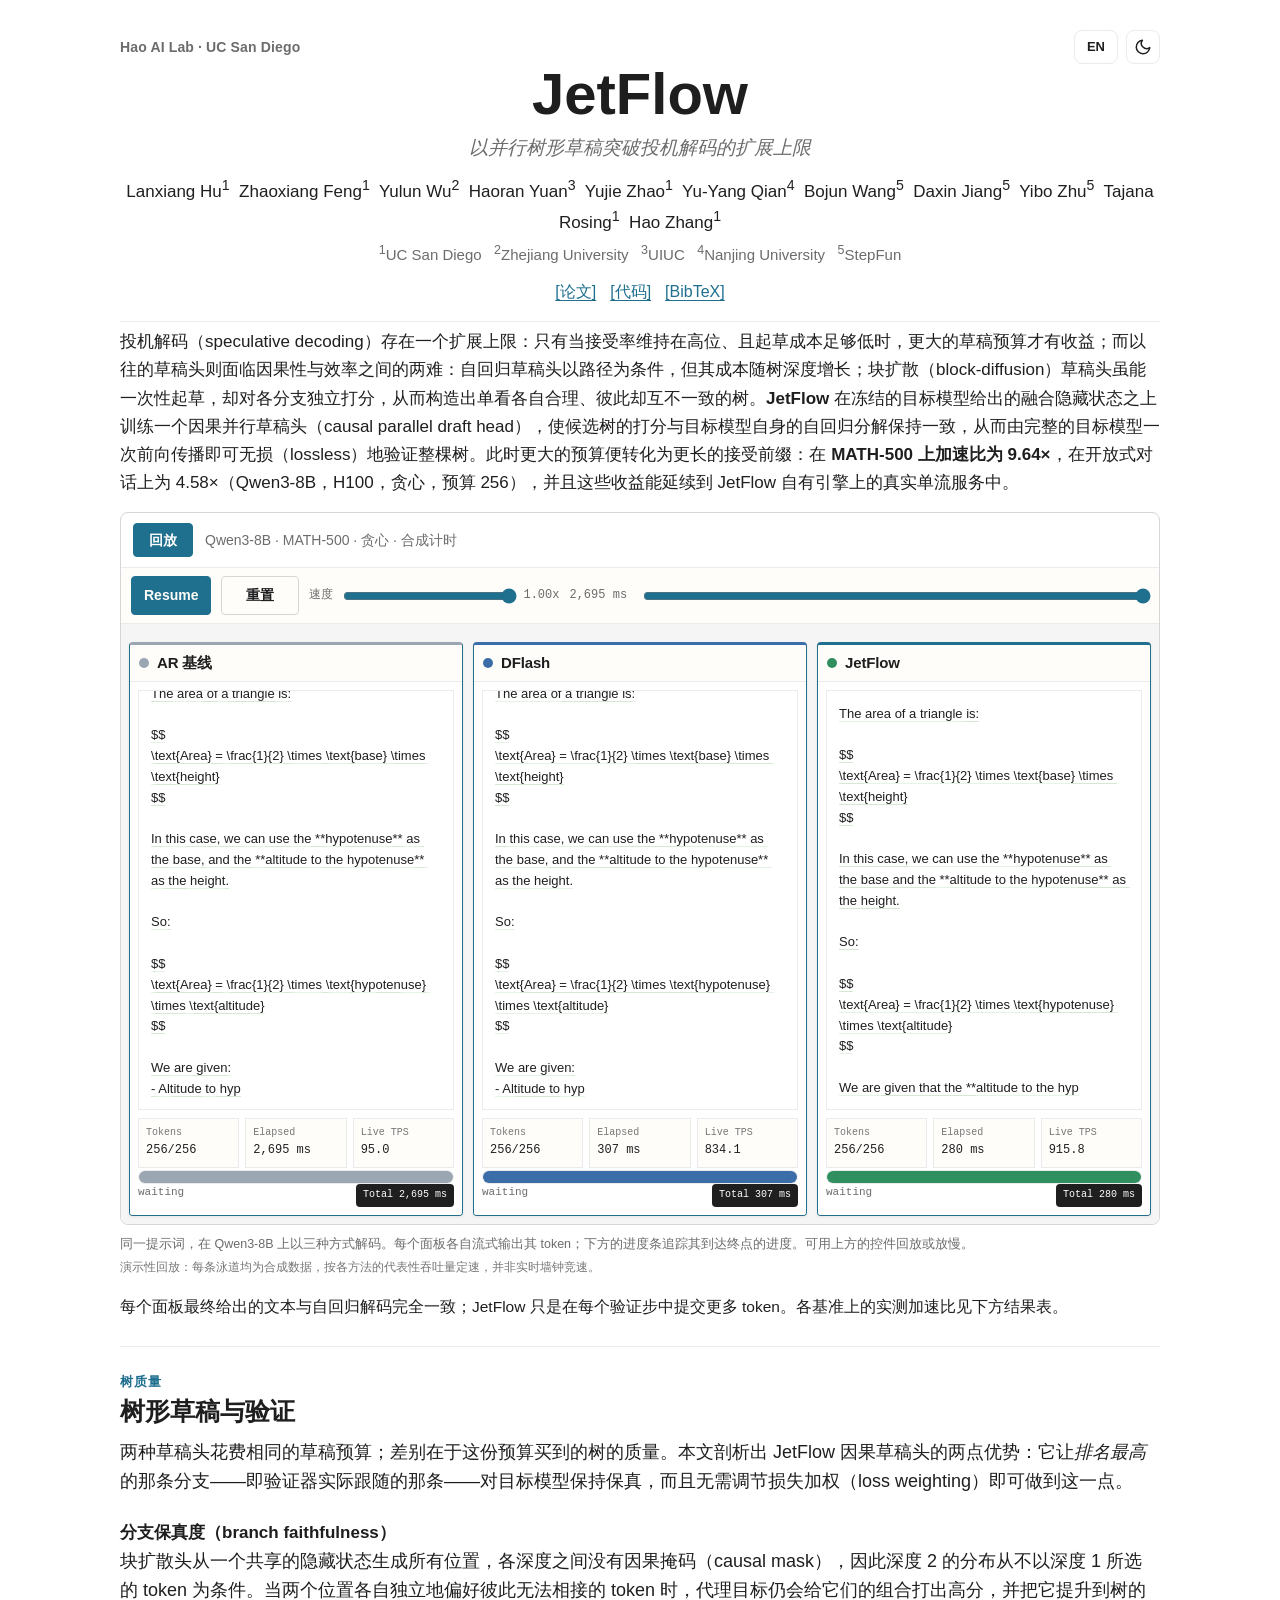
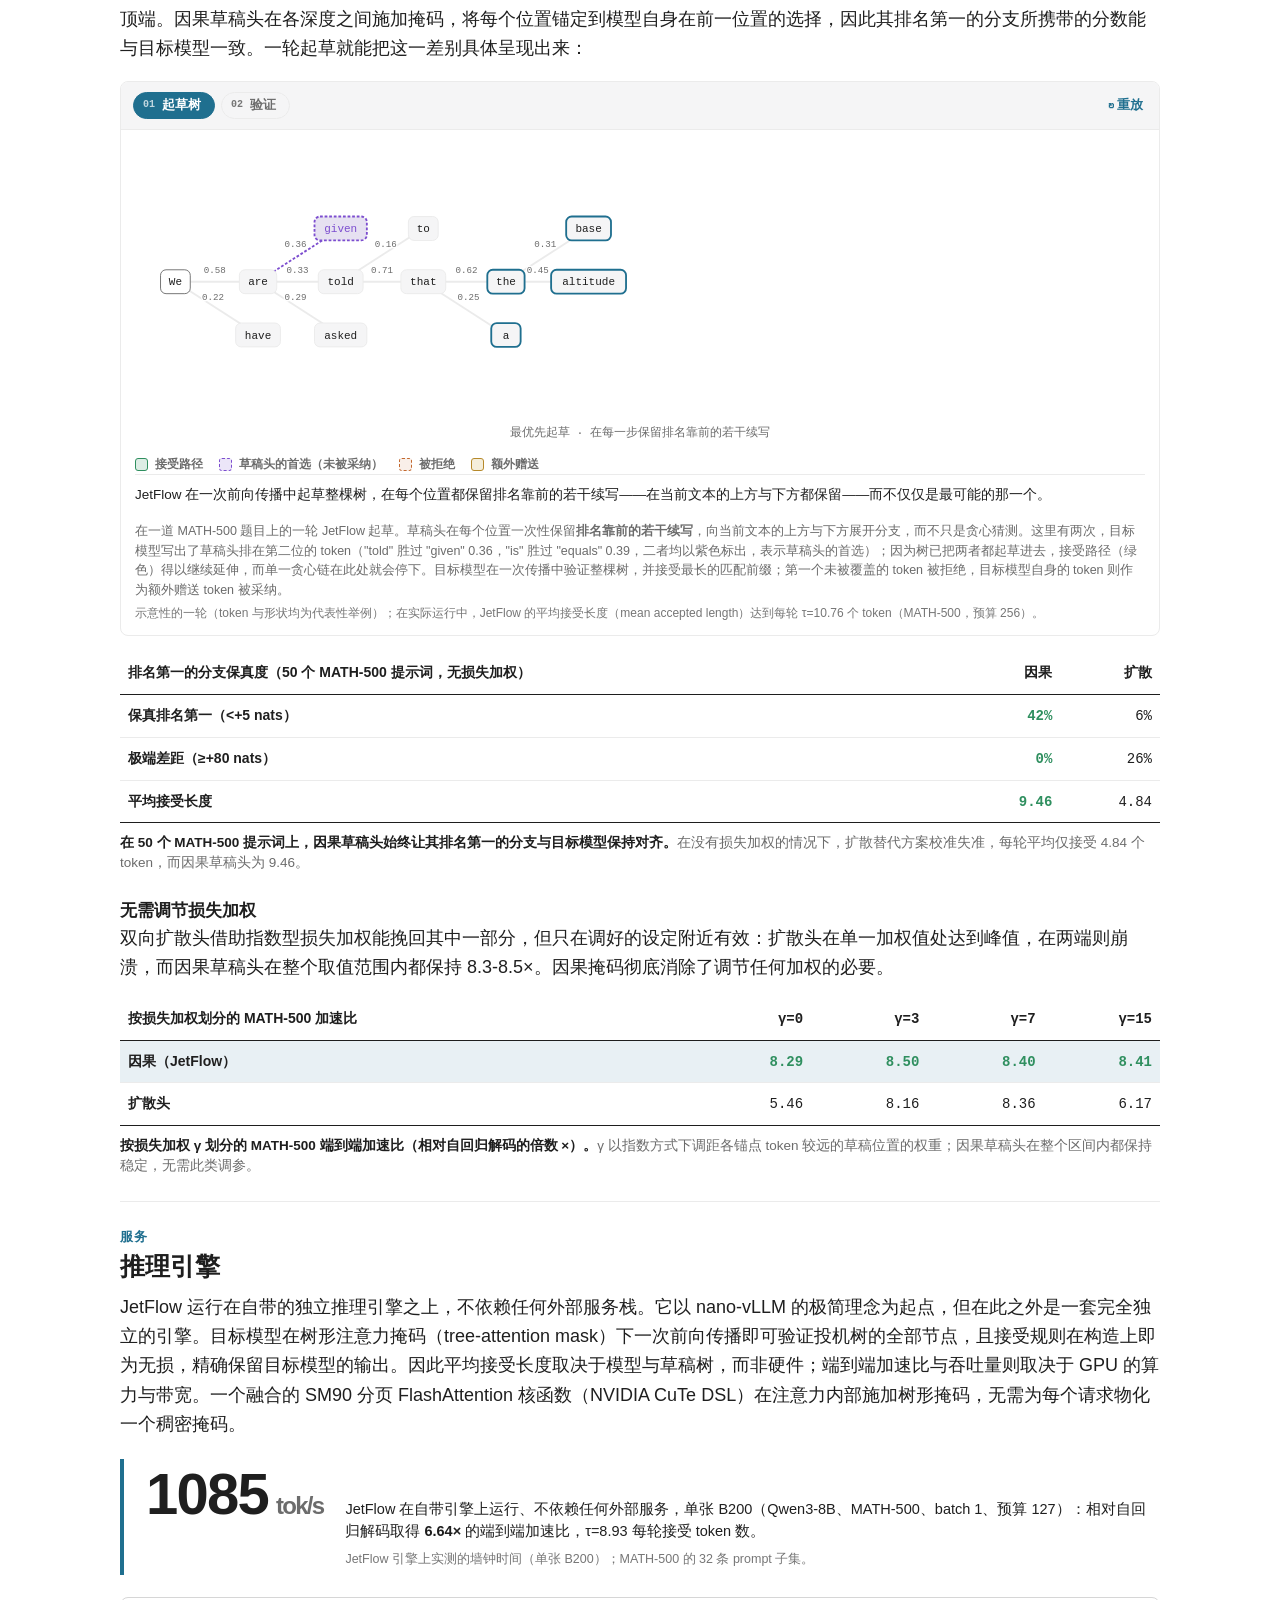
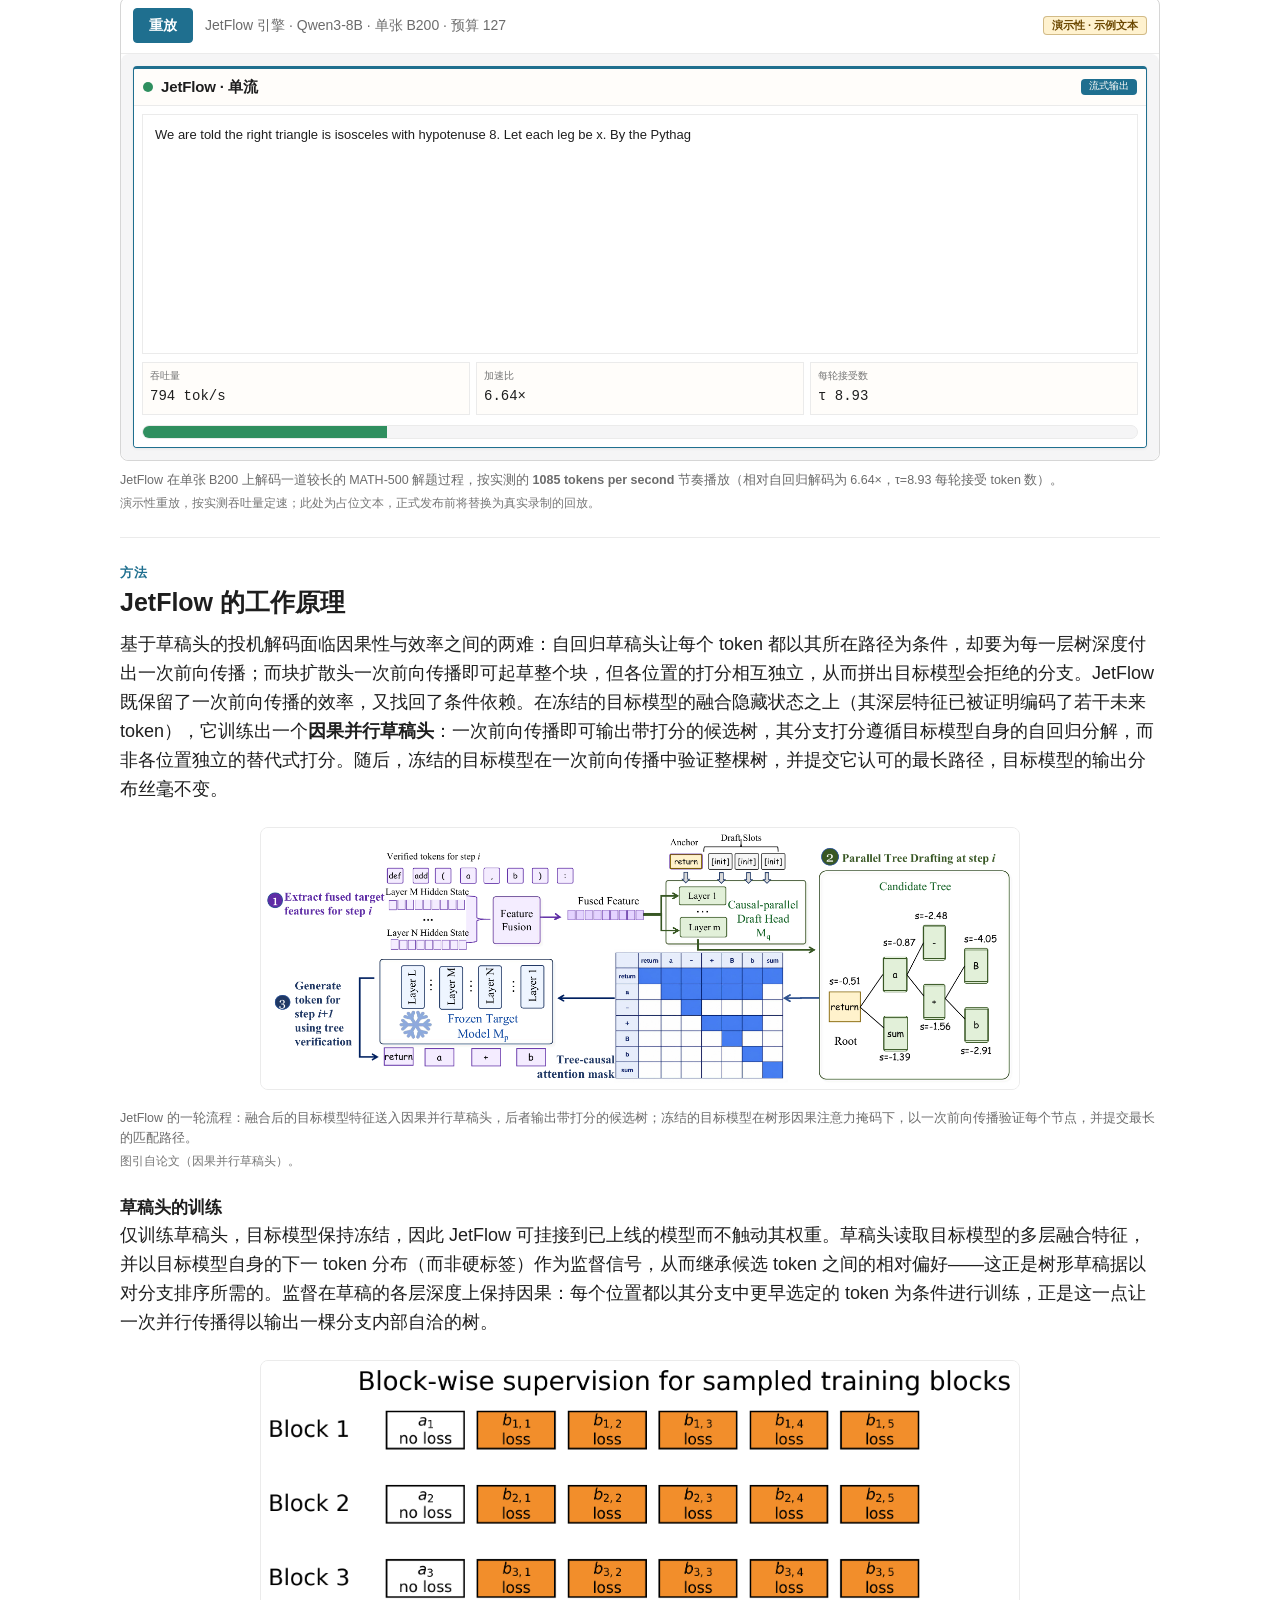
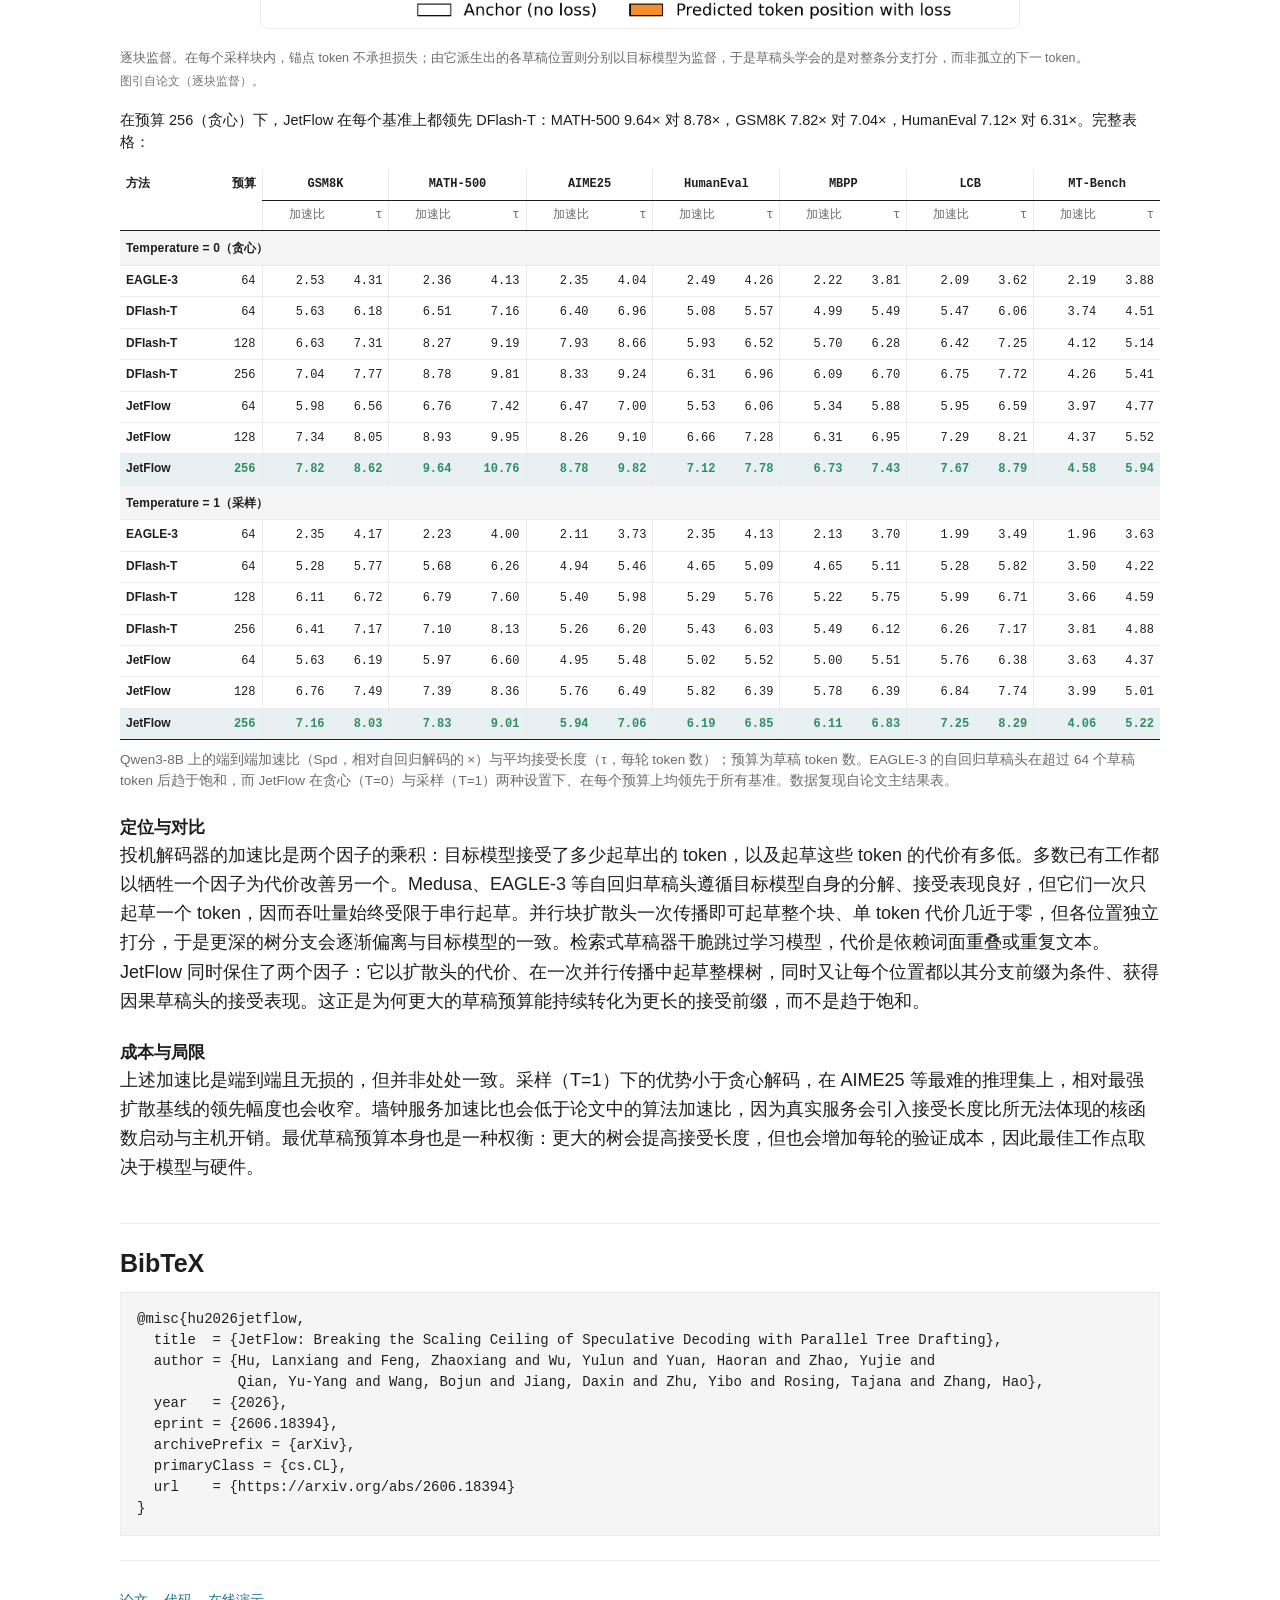
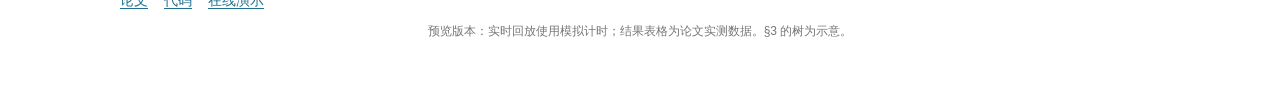
==== commit 9d1743bb: "Update JetFlow preview" ====
--- a/index.zh.html
+++ b/index.zh.html
@@ -280,7 +280,7 @@
 
       <h3 class="subhead">成本与局限</h3>
       <p>
-        上述加速比是端到端且无损的，但并非处处一致。采样（T=1）下的优势小于贪心解码，在 AIME25 等最难的推理集上，相对最强扩散基线的领先幅度也会收窄。实测的服务加速比（单张 B200 上 6.64&times;）低于 9.64&times; 的算法上限，因为真实服务会引入接受长度比所无法体现的核函数启动与主机开销。最优草稿预算本身也是一种权衡：更大的树会提高接受长度，但也会增加每轮的验证成本，因此最佳工作点取决于模型与硬件。
+        上述加速比是端到端且无损的，但并非处处一致。采样（T=1）下的优势小于贪心解码，在 AIME25 等最难的推理集上，相对最强扩散基线的领先幅度也会收窄。墙钟服务加速比也会低于论文中的算法加速比，因为真实服务会引入接受长度比所无法体现的核函数启动与主机开销。最优草稿预算本身也是一种权衡：更大的树会提高接受长度，但也会增加每轮的验证成本，因此最佳工作点取决于模型与硬件。
       </p>
     </section>
 
